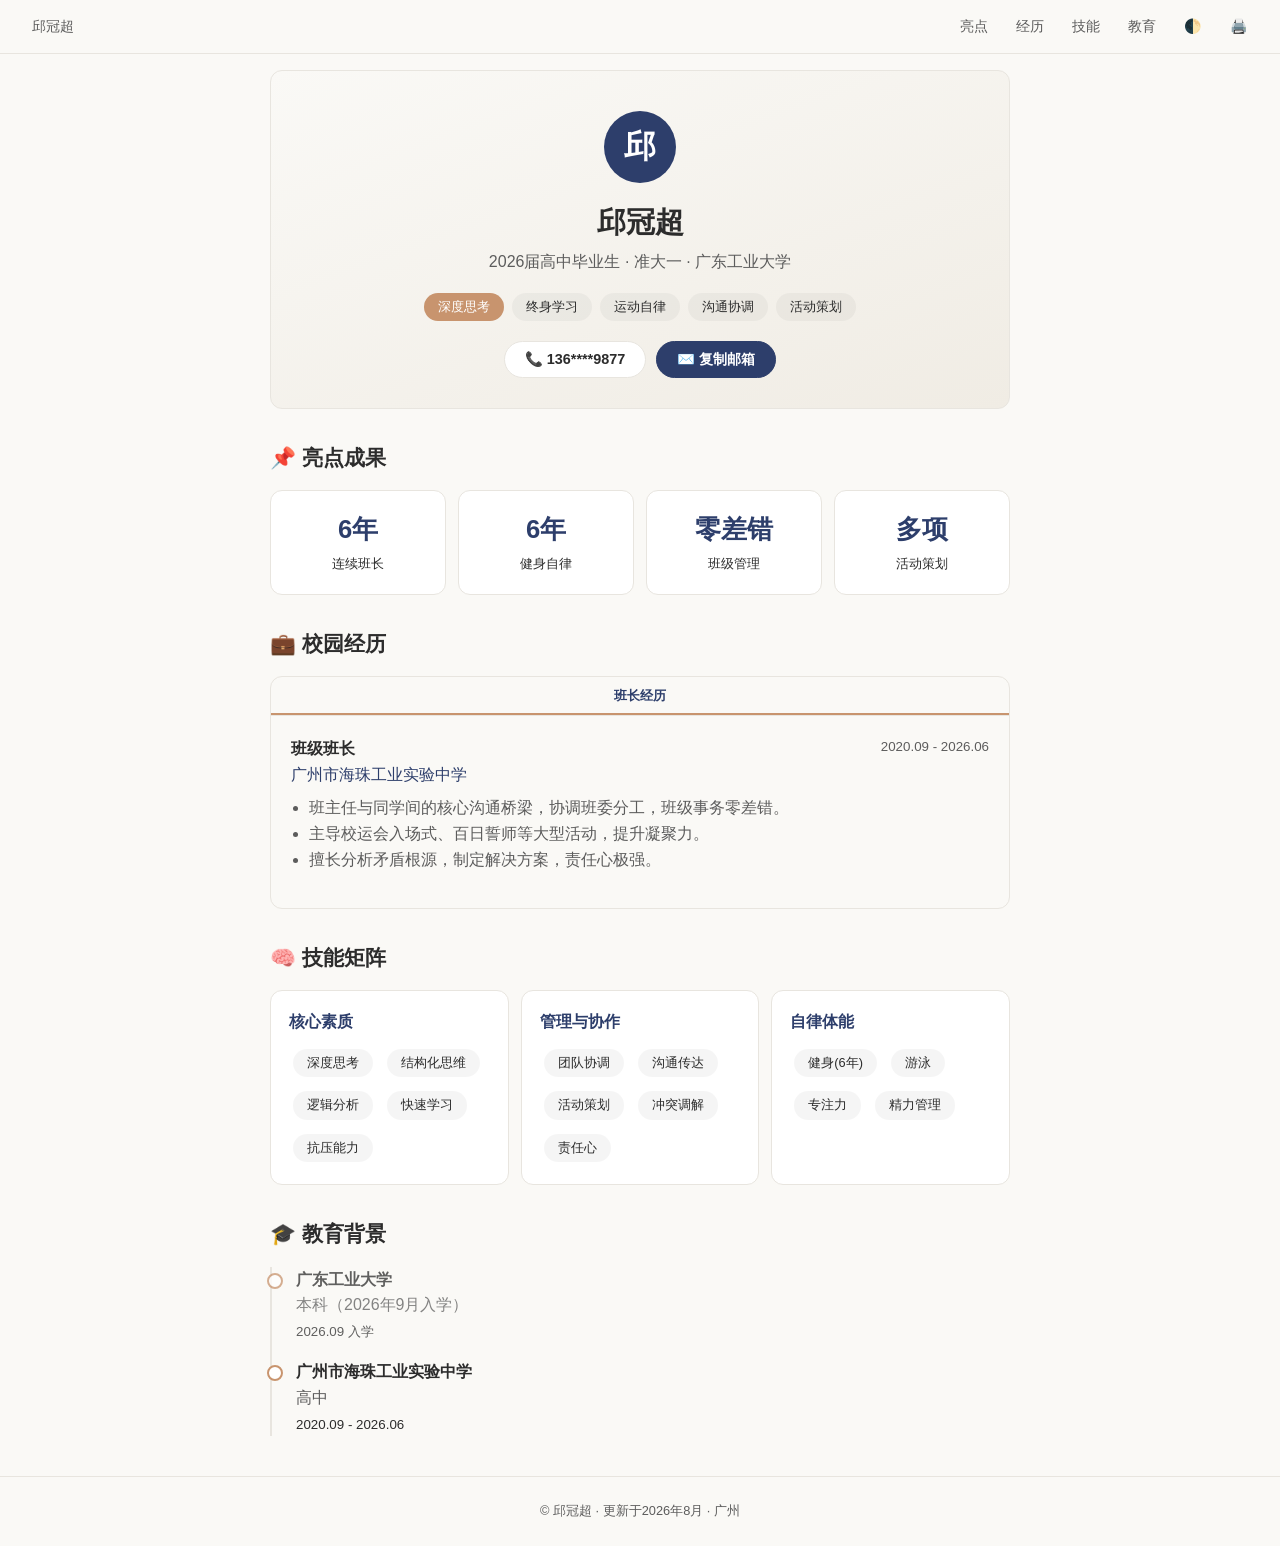
==== index.html @ ecf3ef2b "Add files via upload" ====
<!DOCTYPE html>
<html lang="zh-CN">
<head>
  <meta charset="UTF-8">
  <meta name="viewport" content="width=device-width, initial-scale=1.0">
  <title>邱冠超 · 简历</title>
  <style>
    :root {
      --font: -apple-system, "PingFang SC", "Microsoft YaHei", sans-serif;
      --c-primary: #2d3e6b;
      --c-accent: #c8946e;
      --c-bg: #faf9f6;
      --c-surface: #fff;
      --c-text: #2c2c2c;
      --c-text2: #5c5c5c;
      --c-border: #e8e5df;
      --radius: 12px;
      --shadow: 0 4px 12px rgba(0,0,0,0.05);
    }
    [data-theme="dark"] {
      --c-primary: #9dc0e0;
      --c-accent: #d4a574;
      --c-bg: #1a1d24;
      --c-surface: #22252d;
      --c-text: #e2e2e2;
      --c-text2: #b8b8b8;
      --c-border: #33363e;
    }
    *{margin:0;padding:0;box-sizing:border-box}
    body{font-family:var(--font);background:var(--c-bg);color:var(--c-text);line-height:1.6;transition:background .2s,color .2s}
    .nav{position:fixed;top:0;left:0;right:0;z-index:100;display:flex;align-items:center;justify-content:space-between;padding:0 20px;height:54px;background:var(--c-bg);border-bottom:1px solid var(--c-border);backdrop-filter:blur(8px)}
    .nav a,.nav button{background:none;border:none;color:var(--c-text2);cursor:pointer;font-size:.88rem;padding:6px 12px;border-radius:18px;transition:.15s;text-decoration:none;font-family:var(--font)}
    .nav a:hover,.nav button:hover{color:var(--c-primary);background:rgba(0,0,0,0.04)}
    [data-theme="dark"] .nav a:hover{background:rgba(255,255,255,0.06)}
    .main{max-width:780px;margin:70px auto 40px;padding:0 20px}
    .hero{text-align:center;padding:40px 20px 30px;background:linear-gradient(160deg, var(--c-bg) 0%, #f0ece4 100%);border-radius:var(--radius);margin-bottom:32px;border:1px solid var(--c-border)}
    [data-theme="dark"] .hero{background:linear-gradient(160deg, #1a1d24 0%, #252830 100%)}
    .avatar{width:72px;height:72px;border-radius:50%;background:var(--c-primary);color:#fff;display:flex;align-items:center;justify-content:center;margin:0 auto 16px;font-size:2rem;font-weight:700}
    .badge{display:inline-block;padding:4px 14px;border-radius:14px;font-size:.8rem;background:rgba(0,0,0,0.04);margin:4px}
    [data-theme="dark"] .badge{background:rgba(255,255,255,0.08)}
    .badge.accent{background:var(--c-accent);color:#fff}
    .btn{padding:8px 20px;border-radius:20px;font-weight:600;font-size:.9rem;border:1.5px solid var(--c-border);cursor:pointer;transition:.15s;background:var(--c-surface);color:var(--c-text)}
    .btn.primary{background:var(--c-primary);color:#fff;border-color:var(--c-primary)}
    .btn:hover{transform:translateY(-1px);box-shadow:var(--shadow)}
    .grid{display:grid;grid-template-columns:repeat(auto-fit,minmax(140px,1fr));gap:12px}
    .card{background:var(--c-surface);border:1px solid var(--c-border);border-radius:var(--radius);padding:18px;transition:.15s}
    .card:hover{transform:translateY(-2px);box-shadow:var(--shadow)}
    .tabs{border:1px solid var(--c-border);border-radius:var(--radius);overflow:hidden}
    .tab-btns{display:flex;border-bottom:1px solid var(--c-border);overflow-x:auto}
    .tab-btn{flex:1 0 auto;padding:10px 16px;border:none;background:transparent;font-family:var(--font);font-weight:500;color:var(--c-text2);cursor:pointer;transition:.15s}
    .tab-btn[aria-selected="true"]{color:var(--c-primary);font-weight:700;box-shadow:inset 0 -2px 0 var(--c-accent)}
    .tab-panel{padding:20px;display:none}
    .tab-panel[aria-hidden="false"]{display:block}
    .timeline{padding-left:24px;border-left:2px solid var(--c-border)}
    .timeline-item{margin-bottom:16px;position:relative}
    .timeline-item::before{content:'';position:absolute;left:-29px;top:6px;width:12px;height:12px;border-radius:50%;background:var(--c-surface);border:2px solid var(--c-accent)}
    .footer{text-align:center;color:var(--c-text2);font-size:.8rem;padding:24px 0;border-top:1px solid var(--c-border);margin-top:32px}
    @media print{nav,.back-top{display:none}.main{margin:0;padding:0}.card,.tabs{box-shadow:none;border:1px solid #ddd}}
    @media(max-width:600px){.grid{grid-template-columns:1fr 1fr}}
  </style>
</head>
<body>
  <nav class="nav">
    <a href="#hero">邱冠超</a>
    <div style="display:flex;gap:4px;align-items:center">
      <a href="#highlights">亮点</a>
      <a href="#experience">经历</a>
      <a href="#skills">技能</a>
      <a href="#education">教育</a>
      <button id="themeToggle" aria-label="切换深色模式">🌓</button>
      <button id="printBtn" aria-label="打印">🖨️</button>
    </div>
  </nav>

  <main class="main" id="content"></main>
  <footer class="footer" id="footer"></footer>

  <script>
    const resume = {
      name: '邱冠超',
      phone: '136****9877',
      emailUser: 'qiuguancao',
      emailDomain: 'gmail.com',
      headline: '2026届高中毕业生 · 准大一 · 广东工业大学',
      badges: ['深度思考','终身学习','运动自律','沟通协调','活动策划'],
      highlights: [
        { num: '6年', label: '连续班长' },
        { num: '6年', label: '健身自律' },
        { num: '零差错', label: '班级管理' },
        { num: '多项', label: '活动策划' }
      ],
      experience: [
        { role: '班级班长', org: '广州市海珠工业实验中学', date: '2020.09 - 2026.06',
          details: ['班主任与同学间的核心沟通桥梁，协调班委分工，班级事务零差错。','主导校运会入场式、百日誓师等大型活动，提升凝聚力。','擅长分析矛盾根源，制定解决方案，责任心极强。'] }
      ],
      skills: [
        { cat: '核心素质', tags: ['深度思考','结构化思维','逻辑分析','快速学习','抗压能力'] },
        { cat: '管理与协作', tags: ['团队协调','沟通传达','活动策划','冲突调解','责任心'] },
        { cat: '自律体能', tags: ['健身(6年)','游泳','专注力','精力管理'] }
      ],
      education: [
        { title: '广东工业大学', sub: '本科（2026年9月入学）', date: '2026.09 入学', future: true },
        { title: '广州市海珠工业实验中学', sub: '高中', date: '2020.09 - 2026.06' }
      ]
    };

    // 渲染页面
    const main = document.getElementById('content');
    main.innerHTML = `
      <section id="hero" class="hero">
        <div class="avatar">邱</div>
        <h2 style="font-size:1.8rem;margin-bottom:4px">${resume.name}</h2>
        <p style="color:var(--c-text2);margin-bottom:14px">${resume.headline}</p>
        <div>${resume.badges.map((b,i) => `<span class="badge${i===0?' accent':''}">${b}</span>`).join('')}</div>
        <div style="margin-top:16px;display:flex;gap:10px;justify-content:center;flex-wrap:wrap">
          <button class="btn" onclick="navigator.clipboard?.writeText('${resume.phone}')">📞 ${resume.phone}</button>
          <button class="btn primary" id="copyEmail">✉️ 复制邮箱</button>
        </div>
      </section>

      <section id="highlights" style="margin-bottom:32px">
        <h3 style="margin-bottom:16px;font-size:1.3rem">📌 亮点成果</h3>
        <div class="grid">
          ${resume.highlights.map(h => `<div class="card" style="text-align:center"><strong style="font-size:1.6rem;color:var(--c-primary)">${h.num}</strong><br><small>${h.label}</small></div>`).join('')}
        </div>
      </section>

      <section id="experience" style="margin-bottom:32px">
        <h3 style="margin-bottom:16px;font-size:1.3rem">💼 校园经历</h3>
        <div class="tabs">
          <div class="tab-btns">
            <button class="tab-btn" aria-selected="true" data-tab="0">班长经历</button>
          </div>
          <div class="tab-panel" aria-hidden="false">
            ${resume.experience.map(exp => `
              <div style="margin-bottom:16px">
                <div style="display:flex;justify-content:space-between;flex-wrap:wrap">
                  <strong>${exp.role}</strong>
                  <small style="color:var(--c-text2)">${exp.date}</small>
                </div>
                <div style="color:var(--c-primary);font-weight:500">${exp.org}</div>
                <ul style="margin-top:8px;padding-left:18px;color:var(--c-text2)">
                  ${exp.details.map(d => `<li>${d}</li>`).join('')}
                </ul>
              </div>
            `).join('')}
          </div>
        </div>
      </section>

      <section id="skills" style="margin-bottom:32px">
        <h3 style="margin-bottom:16px;font-size:1.3rem">🧠 技能矩阵</h3>
        <div class="grid">
          ${resume.skills.map(s => `
            <div class="card">
              <h4 style="margin-bottom:10px;color:var(--c-primary)">${s.cat}</h4>
              <div style="display:flex;flex-wrap:wrap;gap:6px">
                ${s.tags.map(t => `<span class="badge">${t}</span>`).join('')}
              </div>
            </div>
          `).join('')}
        </div>
      </section>

      <section id="education" style="margin-bottom:32px">
        <h3 style="margin-bottom:16px;font-size:1.3rem">🎓 教育背景</h3>
        <div class="timeline">
          ${resume.education.map(e => `
            <div class="timeline-item" style="${e.future ? 'opacity:0.75' : ''}">
              <strong>${e.title}</strong>
              <div style="color:var(--c-text2)">${e.sub}</div>
              <small>${e.date}</small>
            </div>
          `).join('')}
        </div>
      </section>
    `;

    document.getElementById('footer').innerHTML = `© ${resume.name} · 更新于2026年8月 · 广州`;

    // 邮箱复制
    document.getElementById('copyEmail').addEventListener('click', () => {
      const email = resume.emailUser + '@' + resume.emailDomain;
      navigator.clipboard?.writeText(email).then(() => alert('邮箱已复制：' + email));
    });

    // 主题切换
    const toggle = document.getElementById('themeToggle');
    toggle.addEventListener('click', () => {
      const isDark = document.documentElement.getAttribute('data-theme') === 'dark';
      document.documentElement.setAttribute('data-theme', isDark ? '' : 'dark');
      localStorage.setItem('theme', isDark ? 'light' : 'dark');
    });
    if (localStorage.getItem('theme') === 'dark') document.documentElement.setAttribute('data-theme', 'dark');

    // 打印
    document.getElementById('printBtn').addEventListener('click', () => window.print());

    // 标签页切换 (支持键盘左右)
    document.querySelectorAll('.tab-btn').forEach(btn => {
      btn.addEventListener('click', function() {
        const panel = this.closest('.tabs').querySelector('.tab-panel');
        document.querySelectorAll('.tab-btn').forEach(b => b.setAttribute('aria-selected', 'false'));
        this.setAttribute('aria-selected', 'true');
        panel.setAttribute('aria-hidden', 'false');
      });
    });

    // 平滑滚动
    document.querySelectorAll('.nav a[href^="#"]').forEach(a => {
      a.addEventListener('click', e => {
        e.preventDefault();
        document.querySelector(a.getAttribute('href'))?.scrollIntoView({behavior:'smooth'});
      });
    });
  </script>
</body>
</html>
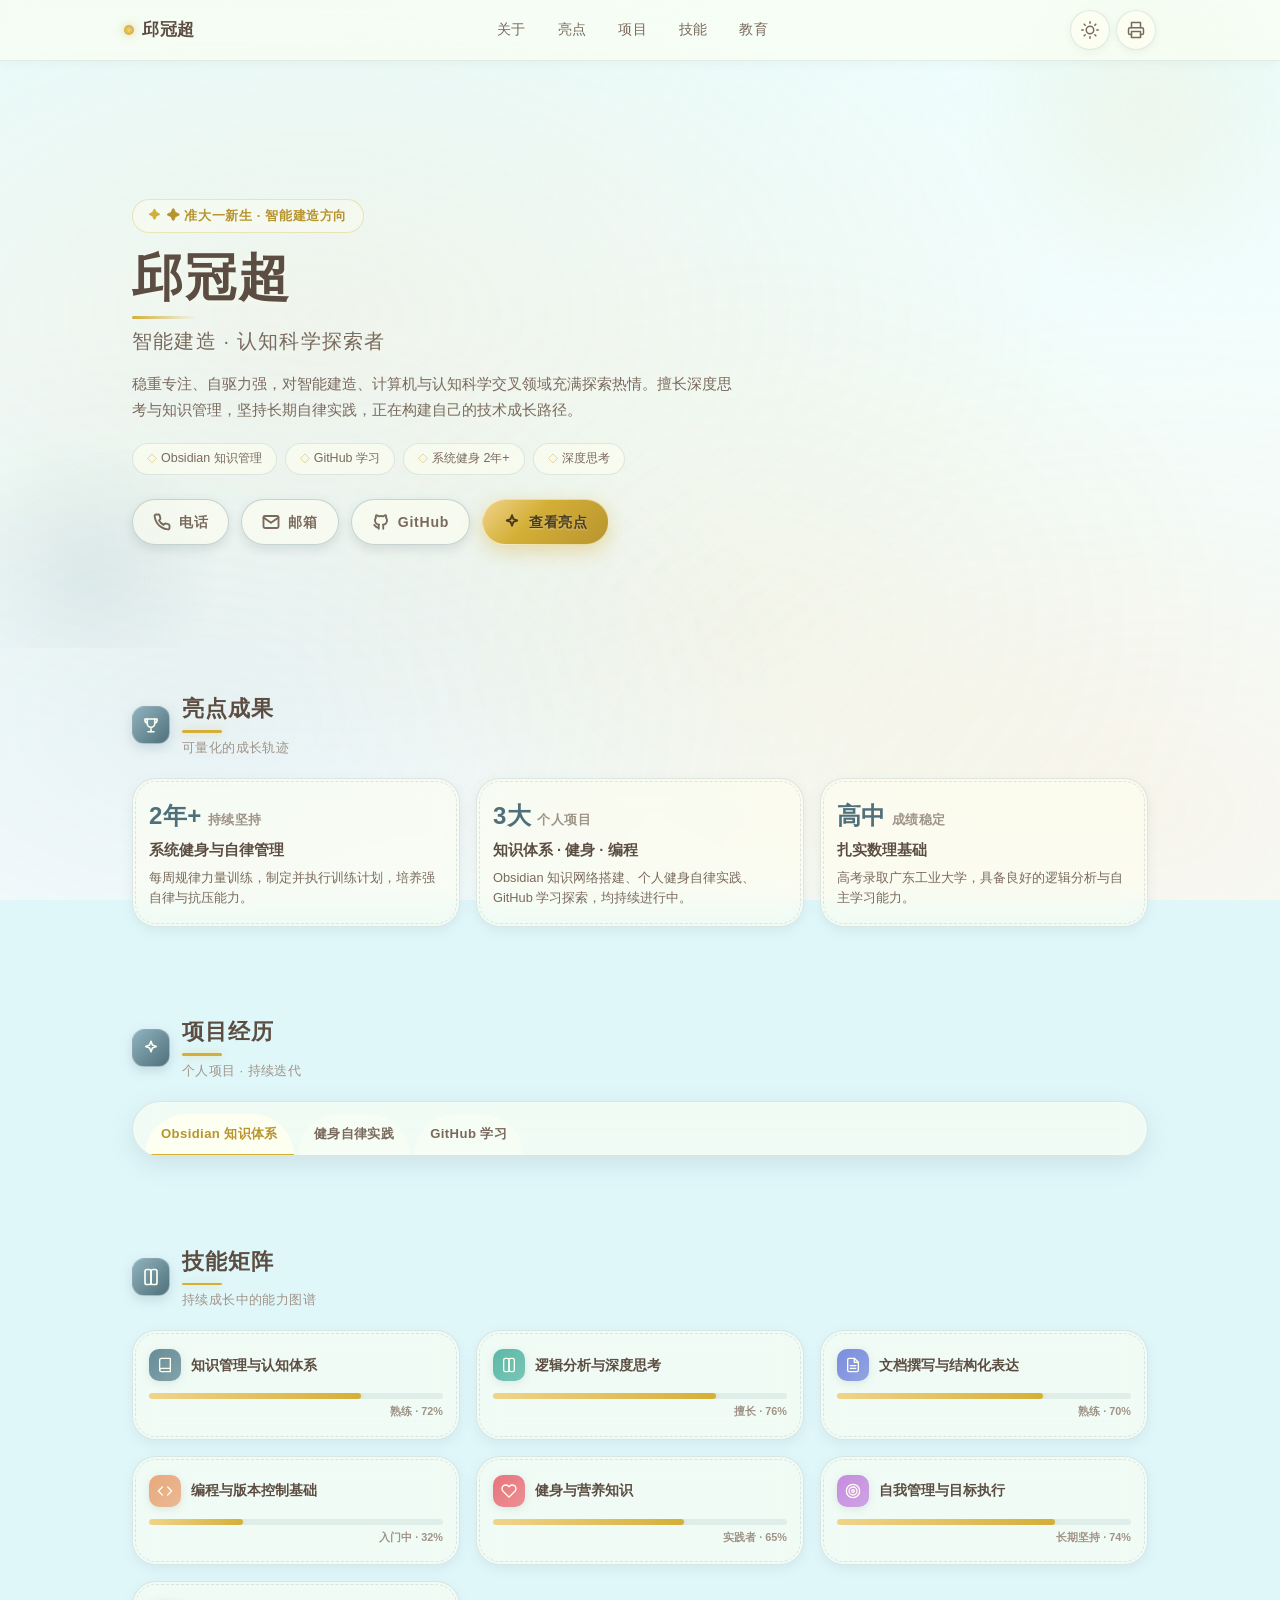
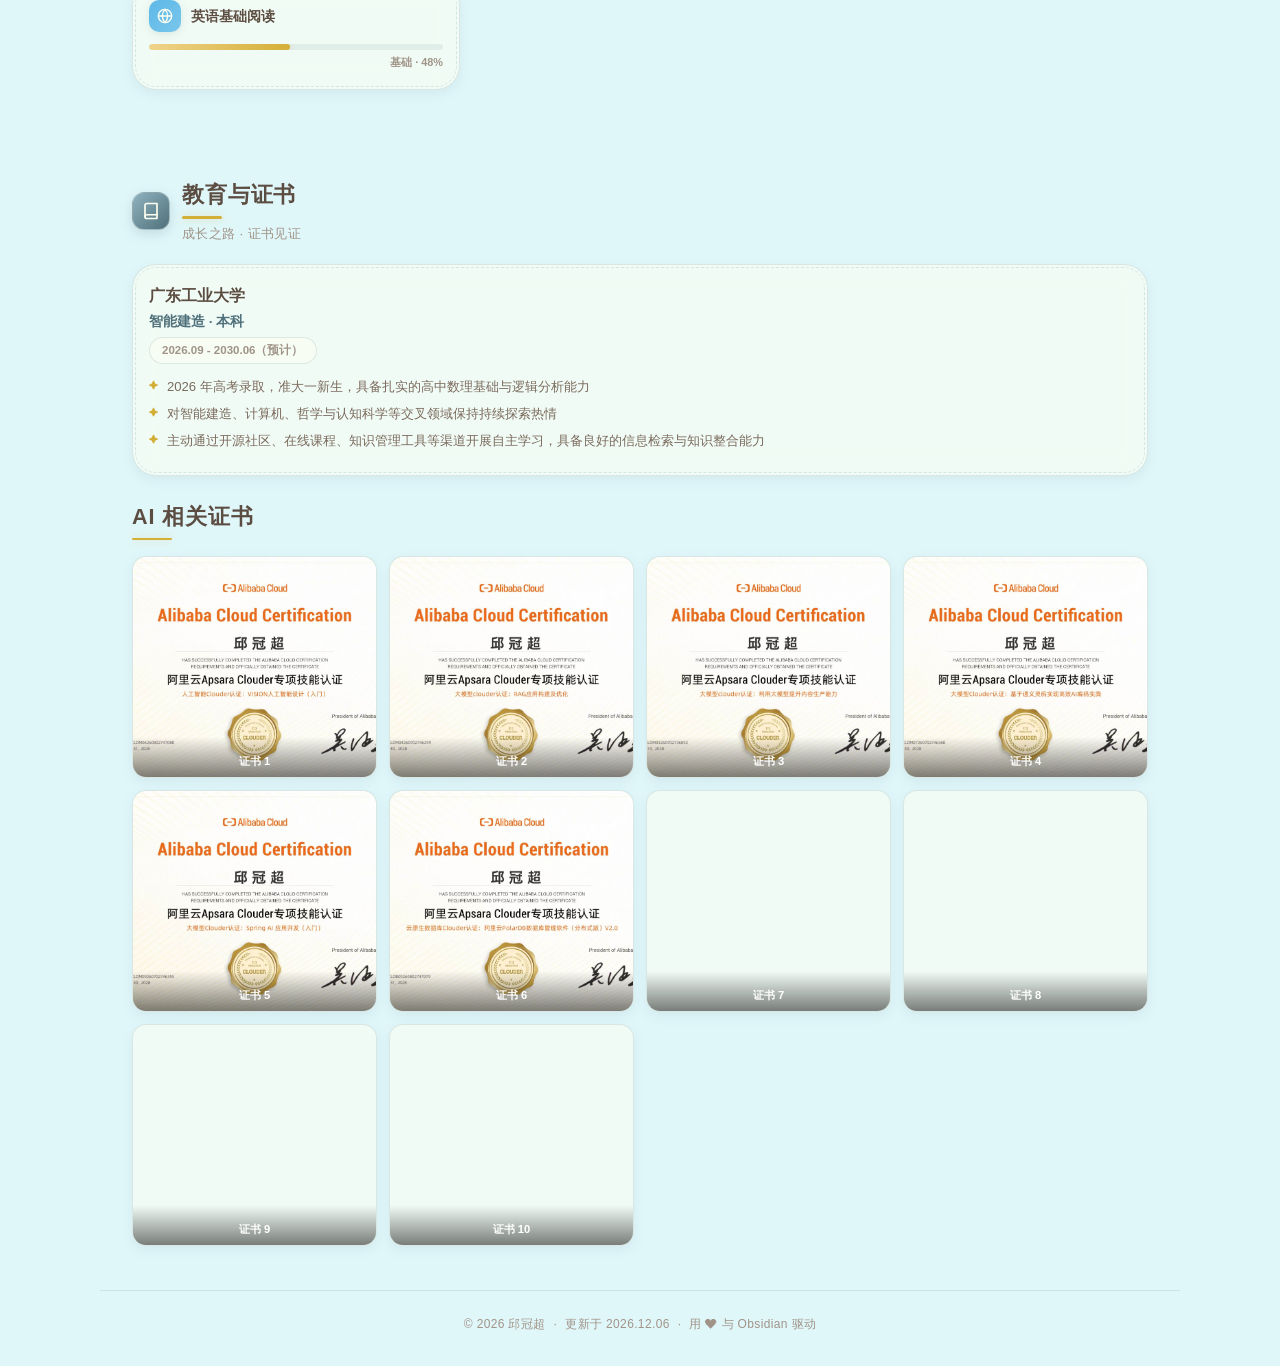
==== commit c67a70be: "Add files via upload" ====
--- a/index.html
+++ b/index.html
@@ -1,218 +1,1123 @@
 <!DOCTYPE html>
 <html lang="zh-CN">
 <head>
-  <meta charset="UTF-8">
-  <meta name="viewport" content="width=device-width, initial-scale=1.0">
-  <title>邱冠超 · 简历</title>
-  <style>
-    :root {
-      --font: -apple-system, "PingFang SC", "Microsoft YaHei", sans-serif;
-      --c-primary: #2d3e6b;
-      --c-accent: #c8946e;
-      --c-bg: #faf9f6;
-      --c-surface: #fff;
-      --c-text: #2c2c2c;
-      --c-text2: #5c5c5c;
-      --c-border: #e8e5df;
-      --radius: 12px;
-      --shadow: 0 4px 12px rgba(0,0,0,0.05);
-    }
-    [data-theme="dark"] {
-      --c-primary: #9dc0e0;
-      --c-accent: #d4a574;
-      --c-bg: #1a1d24;
-      --c-surface: #22252d;
-      --c-text: #e2e2e2;
-      --c-text2: #b8b8b8;
-      --c-border: #33363e;
-    }
-    *{margin:0;padding:0;box-sizing:border-box}
-    body{font-family:var(--font);background:var(--c-bg);color:var(--c-text);line-height:1.6;transition:background .2s,color .2s}
-    .nav{position:fixed;top:0;left:0;right:0;z-index:100;display:flex;align-items:center;justify-content:space-between;padding:0 20px;height:54px;background:var(--c-bg);border-bottom:1px solid var(--c-border);backdrop-filter:blur(8px)}
-    .nav a,.nav button{background:none;border:none;color:var(--c-text2);cursor:pointer;font-size:.88rem;padding:6px 12px;border-radius:18px;transition:.15s;text-decoration:none;font-family:var(--font)}
-    .nav a:hover,.nav button:hover{color:var(--c-primary);background:rgba(0,0,0,0.04)}
-    [data-theme="dark"] .nav a:hover{background:rgba(255,255,255,0.06)}
-    .main{max-width:780px;margin:70px auto 40px;padding:0 20px}
-    .hero{text-align:center;padding:40px 20px 30px;background:linear-gradient(160deg, var(--c-bg) 0%, #f0ece4 100%);border-radius:var(--radius);margin-bottom:32px;border:1px solid var(--c-border)}
-    [data-theme="dark"] .hero{background:linear-gradient(160deg, #1a1d24 0%, #252830 100%)}
-    .avatar{width:72px;height:72px;border-radius:50%;background:var(--c-primary);color:#fff;display:flex;align-items:center;justify-content:center;margin:0 auto 16px;font-size:2rem;font-weight:700}
-    .badge{display:inline-block;padding:4px 14px;border-radius:14px;font-size:.8rem;background:rgba(0,0,0,0.04);margin:4px}
-    [data-theme="dark"] .badge{background:rgba(255,255,255,0.08)}
-    .badge.accent{background:var(--c-accent);color:#fff}
-    .btn{padding:8px 20px;border-radius:20px;font-weight:600;font-size:.9rem;border:1.5px solid var(--c-border);cursor:pointer;transition:.15s;background:var(--c-surface);color:var(--c-text)}
-    .btn.primary{background:var(--c-primary);color:#fff;border-color:var(--c-primary)}
-    .btn:hover{transform:translateY(-1px);box-shadow:var(--shadow)}
-    .grid{display:grid;grid-template-columns:repeat(auto-fit,minmax(140px,1fr));gap:12px}
-    .card{background:var(--c-surface);border:1px solid var(--c-border);border-radius:var(--radius);padding:18px;transition:.15s}
-    .card:hover{transform:translateY(-2px);box-shadow:var(--shadow)}
-    .tabs{border:1px solid var(--c-border);border-radius:var(--radius);overflow:hidden}
-    .tab-btns{display:flex;border-bottom:1px solid var(--c-border);overflow-x:auto}
-    .tab-btn{flex:1 0 auto;padding:10px 16px;border:none;background:transparent;font-family:var(--font);font-weight:500;color:var(--c-text2);cursor:pointer;transition:.15s}
-    .tab-btn[aria-selected="true"]{color:var(--c-primary);font-weight:700;box-shadow:inset 0 -2px 0 var(--c-accent)}
-    .tab-panel{padding:20px;display:none}
-    .tab-panel[aria-hidden="false"]{display:block}
-    .timeline{padding-left:24px;border-left:2px solid var(--c-border)}
-    .timeline-item{margin-bottom:16px;position:relative}
-    .timeline-item::before{content:'';position:absolute;left:-29px;top:6px;width:12px;height:12px;border-radius:50%;background:var(--c-surface);border:2px solid var(--c-accent)}
-    .footer{text-align:center;color:var(--c-text2);font-size:.8rem;padding:24px 0;border-top:1px solid var(--c-border);margin-top:32px}
-    @media print{nav,.back-top{display:none}.main{margin:0;padding:0}.card,.tabs{box-shadow:none;border:1px solid #ddd}}
-    @media(max-width:600px){.grid{grid-template-columns:1fr 1fr}}
-  </style>
+    <meta charset="UTF-8">
+    <meta name="viewport" content="width=device-width, initial-scale=1.0">
+    <title>邱冠超 · 原神风格简历</title>
+    <style>
+        :root {
+            --primary: #678c98;
+            --primary-light: #8fb3bf;
+            --primary-dark: #4f707b;
+            --accent-gold: #d4af37;
+            --accent-gold-light: #f0d48a;
+            --accent-gold-dark: #b8942f;
+            --text: #5c4d42;
+            --text-secondary: #7a6a5d;
+            --text-muted: #a09488;
+            --bg-top: #a4d5e5;
+            --bg-bottom: #e0f7fa;
+            --bg-glow: rgba(247, 183, 105, 0.12);
+            --surface: rgba(255, 255, 240, 0.55);
+            --surface-solid: #fffff0;
+            --surface-hover: rgba(255, 255, 245, 0.75);
+            --border: rgba(103, 140, 152, 0.18);
+            --border-strong: rgba(103, 140, 152, 0.35);
+            --shadow-sm: 0 4px 12px rgba(90, 120, 130, 0.10);
+            --shadow-md: 0 8px 24px rgba(90, 120, 130, 0.15);
+            --shadow-lg: 0 14px 40px rgba(90, 120, 130, 0.18);
+            --radius-sm: 14px;
+            --radius-md: 24px;
+            --radius-lg: 28px;
+            --radius-xl: 32px;
+            --radius-pill: 9999px;
+            --transition: 200ms cubic-bezier(0.4, 0, 0.2, 1);
+            --nav-bg: rgba(255, 255, 240, 0.5);
+            --nav-border: rgba(103, 140, 152, 0.15);
+            --scrollbar-thumb: #b5cdd6;
+            --tab-inactive-bg: rgba(255, 255, 240, 0.35);
+            --tab-active-bg: rgba(255, 255, 240, 0.85);
+            --progress-track: rgba(103, 140, 152, 0.12);
+            --badge-bg: rgba(255, 255, 240, 0.4);
+            --badge-text: #5c4d42;
+            --font-family: "PingFang SC", "Hiragino Sans GB", "Microsoft YaHei", "YouYuan", "幼圆", "Noto Sans SC", -apple-system, BlinkMacSystemFont, "Segoe UI", Roboto, "Helvetica Neue", sans-serif;
+        }
+        [data-theme="dark"] {
+            --primary: #8fb3bf;
+            --primary-light: #aac7d2;
+            --primary-dark: #678c98;
+            --accent-gold: #d4af37;
+            --accent-gold-light: #e8c968;
+            --accent-gold-dark: #b8942f;
+            --text: #f0e8e0;
+            --text-secondary: #c8bcb0;
+            --text-muted: #9a8f84;
+            --bg-top: #1a2a30;
+            --bg-bottom: #1f3535;
+            --bg-glow: rgba(247, 183, 105, 0.05);
+            --surface: rgba(40, 55, 60, 0.5);
+            --surface-solid: #2a383c;
+            --surface-hover: rgba(50, 65, 70, 0.7);
+            --border: rgba(143, 179, 191, 0.15);
+            --border-strong: rgba(143, 179, 191, 0.3);
+            --shadow-sm: 0 4px 12px rgba(0, 0, 0, 0.2);
+            --shadow-md: 0 8px 24px rgba(0, 0, 0, 0.3);
+            --shadow-lg: 0 14px 40px rgba(0, 0, 0, 0.35);
+            --nav-bg: rgba(30, 42, 45, 0.5);
+            --nav-border: rgba(143, 179, 191, 0.15);
+            --scrollbar-thumb: #3a4f55;
+            --tab-inactive-bg: rgba(40, 55, 60, 0.35);
+            --tab-active-bg: rgba(40, 55, 60, 0.85);
+            --progress-track: rgba(143, 179, 191, 0.1);
+            --badge-bg: rgba(40, 55, 60, 0.4);
+            --badge-text: #f0e8e0;
+        }
+        * {
+            box-sizing: border-box;
+            margin: 0;
+            padding: 0;
+        }
+        html {
+            scroll-behavior: smooth;
+            -webkit-tap-highlight-color: transparent;
+            font-size: 16px;
+        }
+        body {
+            font-family: var(--font-family);
+            background-color: var(--bg-bottom);
+            background-image: linear-gradient(175deg, var(--bg-top) 0%, var(--bg-bottom) 80%),
+                url("data:image/svg+xml,%3Csvg xmlns='http://www.w3.org/2000/svg' width='100' height='100' viewBox='0 0 100 100'%3E%3Cfilter id='n'%3E%3CfeTurbulence type='fractalNoise' baseFrequency='0.65' numOctaves='3' stitchTiles='stitch'/%3E%3C/filter%3E%3Crect width='100' height='100' filter='url(%23n)' opacity='0.06'/%3E%3C/svg%3E");
+            background-blend-mode: overlay;
+            background-attachment: fixed;
+            color: var(--text);
+            line-height: 1.6;
+            min-height: 100vh;
+            transition: background-color 0.4s ease, color 0.3s ease;
+            -webkit-font-smoothing: antialiased;
+            -moz-osx-font-smoothing: grayscale;
+            overflow-x: hidden;
+            position: relative;
+        }
+        body::before {
+            content: "";
+            position: fixed;
+            top: 0;
+            left: 0;
+            width: 100%;
+            height: 100%;
+            background: radial-gradient(ellipse at 25% 35%, var(--bg-glow) 0%, transparent 55%);
+            pointer-events: none;
+            z-index: 0;
+        }
+        body::after {
+            content: "";
+            position: fixed;
+            top: 0;
+            left: 0;
+            width: 100%;
+            height: 100%;
+            background:
+                radial-gradient(ellipse at 80% 20%, rgba(255,255,240,0.15) 0%, transparent 50%),
+                radial-gradient(ellipse at 60% 70%, rgba(212,175,55,0.07) 0%, transparent 45%),
+                radial-gradient(ellipse at 15% 80%, rgba(103,140,152,0.1) 0%, transparent 40%),
+                radial-gradient(ellipse at 90% 90%, rgba(247,183,105,0.12) 0%, transparent 45%);
+            pointer-events: none;
+            z-index: 0;
+        }
+        ::-webkit-scrollbar {
+            width: 6px;
+            height: 6px;
+        }
+        ::-webkit-scrollbar-track {
+            background: transparent;
+        }
+        ::-webkit-scrollbar-thumb {
+            background: var(--scrollbar-thumb);
+            border-radius: 3px;
+        }
+        a {
+            color: var(--primary);
+            text-decoration: none;
+            transition: color var(--transition);
+        }
+        a:hover {
+            color: var(--primary-dark);
+        }
+        img {
+            display: block;
+            max-width: 100%;
+        }
+        .navbar {
+            position: fixed;
+            top: 0;
+            left: 0;
+            right: 0;
+            z-index: 1000;
+            background: var(--nav-bg);
+            backdrop-filter: blur(16px);
+            -webkit-backdrop-filter: blur(16px);
+            border-bottom: 1px solid var(--nav-border);
+            transition: background-color var(--transition), border-color var(--transition);
+            box-shadow: 0 2px 12px rgba(0, 0, 0, 0.04);
+        }
+        .navbar-inner {
+            max-width: 1080px;
+            margin: 0 auto;
+            padding: 10px 16px;
+            display: flex;
+            align-items: center;
+            justify-content: space-between;
+            gap: 8px;
+            min-height: 56px;
+        }
+        .navbar-brand {
+            font-weight: 700;
+            font-size: 1.05rem;
+            letter-spacing: 0.04em;
+            color: var(--text);
+            white-space: nowrap;
+            display: flex;
+            align-items: center;
+            gap: 8px;
+            user-select: none;
+        }
+        .navbar-brand::before {
+            content: "";
+            display: inline-block;
+            width: 10px;
+            height: 10px;
+            border-radius: 50%;
+            background: radial-gradient(circle, var(--accent-gold-light) 0%, var(--accent-gold) 70%);
+            flex-shrink: 0;
+            box-shadow: 0 0 8px rgba(212, 175, 55, 0.5);
+        }
+        .navbar-links {
+            display: none;
+            align-items: center;
+            gap: 4px;
+            flex-wrap: wrap;
+            justify-content: center;
+        }
+        .navbar-links a {
+            font-size: 0.85rem;
+            padding: 6px 14px;
+            border-radius: var(--radius-pill);
+            color: var(--text-secondary);
+            transition: all var(--transition);
+            white-space: nowrap;
+            font-weight: 500;
+            letter-spacing: 0.02em;
+            position: relative;
+        }
+        .navbar-links a:hover {
+            color: var(--accent-gold-dark);
+            background: var(--badge-bg);
+        }
+        .navbar-links a::after {
+            content: "";
+            position: absolute;
+            left: 20%;
+            right: 20%;
+            bottom: 2px;
+            height: 1.5px;
+            background: var(--accent-gold);
+            border-radius: 1px;
+            opacity: 0;
+            transition: all var(--transition);
+        }
+        .navbar-links a:hover::after {
+            opacity: 1;
+            left: 14%;
+            right: 14%;
+        }
+        .navbar-actions {
+            display: flex;
+            align-items: center;
+            gap: 6px;
+            flex-shrink: 0;
+        }
+        .icon-btn {
+            display: inline-flex;
+            align-items: center;
+            justify-content: center;
+            width: 40px;
+            height: 40px;
+            min-width: 40px;
+            min-height: 40px;
+            border-radius: var(--radius-pill);
+            border: 1px solid var(--border);
+            background: var(--surface);
+            color: var(--text-secondary);
+            cursor: pointer;
+            transition: all var(--transition);
+            padding: 0;
+            touch-action: manipulation;
+            box-shadow: 0 2px 8px rgba(0,0,0,0.05);
+        }
+        .icon-btn:hover {
+            border-color: var(--accent-gold);
+            color: var(--accent-gold-dark);
+            box-shadow: 0 4px 16px rgba(212, 175, 55, 0.2);
+            transform: translateY(-2px);
+        }
+        .icon-btn:active {
+            transform: scale(0.95);
+        }
+        .icon-btn svg {
+            width: 18px;
+            height: 18px;
+            fill: none;
+            stroke: currentColor;
+            stroke-width: 2;
+            stroke-linecap: round;
+            stroke-linejoin: round;
+        }
+        @media (min-width: 768px) {
+            .navbar-links {
+                display: flex;
+            }
+            .navbar-inner {
+                padding: 10px 24px;
+            }
+        }
+        .hero {
+            padding-top: 80px;
+            padding-bottom: 32px;
+            position: relative;
+            overflow: hidden;
+            min-height: 72vh;
+            display: flex;
+            align-items: center;
+            z-index: 1;
+        }
+        .hero::before {
+            content: "";
+            position: absolute;
+            top: -80px;
+            right: -60px;
+            width: 380px;
+            height: 380px;
+            border-radius: 50%;
+            background: radial-gradient(circle, rgba(212, 175, 55, 0.08) 0%, transparent 70%);
+            pointer-events: none;
+        }
+        .hero::after {
+            content: "";
+            position: absolute;
+            bottom: -50px;
+            left: -40px;
+            width: 260px;
+            height: 260px;
+            border-radius: 50%;
+            background: radial-gradient(circle, rgba(103, 140, 152, 0.1) 0%, transparent 70%);
+            pointer-events: none;
+        }
+        .hero-inner {
+            max-width: 1080px;
+            margin: 0 auto;
+            padding: 20px 16px 0;
+            position: relative;
+            z-index: 2;
+            width: 100%;
+        }
+        .hero-badge {
+            display: inline-flex;
+            align-items: center;
+            gap: 6px;
+            background: var(--badge-bg);
+            color: var(--accent-gold-dark);
+            font-size: 0.8rem;
+            padding: 6px 16px;
+            border-radius: var(--radius-pill);
+            font-weight: 600;
+            letter-spacing: 0.05em;
+            margin-bottom: 16px;
+            border: 1px solid rgba(212, 175, 55, 0.3);
+            animation: fadeInUp 0.5s ease-out both;
+            animation-delay: 0.05s;
+            backdrop-filter: blur(8px);
+        }
+        .hero-badge::before {
+            content: "✦";
+            font-size: 0.7rem;
+            color: var(--accent-gold);
+        }
+        .hero-name {
+            font-size: clamp(2rem, 6vw, 3.2rem);
+            font-weight: 800;
+            letter-spacing: 0.04em;
+            line-height: 1.15;
+            margin-bottom: 6px;
+            color: var(--text);
+            text-shadow: 0 2px 8px rgba(255,255,240,0.5);
+            animation: fadeInUp 0.5s ease-out both;
+            animation-delay: 0.1s;
+        }
+        .hero-name::after {
+            content: "";
+            display: block;
+            width: 64px;
+            height: 3px;
+            background: linear-gradient(90deg, var(--accent-gold), transparent);
+            border-radius: 2px;
+            margin-top: 8px;
+        }
+        .hero-title {
+            font-size: clamp(1rem, 2.5vw, 1.25rem);
+            font-weight: 500;
+            color: var(--text-secondary);
+            margin-bottom: 14px;
+            letter-spacing: 0.06em;
+            animation: fadeInUp 0.5s ease-out both;
+            animation-delay: 0.15s;
+        }
+        .hero-desc {
+            font-size: 0.95rem;
+            color: var(--text-secondary);
+            max-width: 600px;
+            line-height: 1.7;
+            margin-bottom: 20px;
+            animation: fadeInUp 0.5s ease-out both;
+            animation-delay: 0.2s;
+        }
+        .hero-tags {
+            display: flex;
+            flex-wrap: wrap;
+            gap: 8px;
+            margin-bottom: 24px;
+            animation: fadeInUp 0.5s ease-out both;
+            animation-delay: 0.25s;
+        }
+        .hero-tag {
+            display: inline-flex;
+            align-items: center;
+            gap: 4px;
+            font-size: 0.78rem;
+            padding: 5px 14px;
+            border-radius: var(--radius-pill);
+            background: var(--surface);
+            border: 1px solid var(--border);
+            color: var(--text-secondary);
+            font-weight: 500;
+            transition: all var(--transition);
+            backdrop-filter: blur(8px);
+        }
+        .hero-tag:hover {
+            border-color: var(--accent-gold);
+            color: var(--accent-gold-dark);
+            box-shadow: 0 2px 12px rgba(212, 175, 55, 0.2);
+        }
+        .hero-tag::before {
+            content: "◇";
+            font-size: 0.6rem;
+            color: var(--accent-gold);
+        }
+        .hero-contact {
+            display: flex;
+            flex-wrap: wrap;
+            gap: 12px;
+            animation: fadeInUp 0.5s ease-out both;
+            animation-delay: 0.3s;
+        }
+        .btn {
+            display: inline-flex;
+            align-items: center;
+            gap: 8px;
+            padding: 10px 20px;
+            border-radius: var(--radius-pill);
+            font-size: 0.88rem;
+            font-weight: 700;
+            letter-spacing: 0.05em;
+            cursor: pointer;
+            border: none;
+            transition: all 0.25s ease;
+            touch-action: manipulation;
+            min-height: 46px;
+            justify-content: center;
+            text-shadow: 0 1px 2px rgba(255,255,240,0.4);
+            box-shadow: 0 4px 12px rgba(0,0,0,0.1);
+            position: relative;
+            overflow: hidden;
+        }
+        .btn svg {
+            width: 18px;
+            height: 18px;
+            fill: none;
+            stroke: currentColor;
+            stroke-width: 2.5;
+            stroke-linecap: round;
+            stroke-linejoin: round;
+            flex-shrink: 0;
+        }
+        .btn-primary {
+            background: linear-gradient(135deg, var(--accent-gold-light) 0%, var(--accent-gold) 40%, var(--accent-gold-dark) 100%);
+            color: #4a3c1f;
+            border: 1px solid rgba(255,255,240,0.6);
+            box-shadow: 0 6px 20px rgba(212, 175, 55, 0.4);
+        }
+        .btn-primary:hover {
+            transform: translateY(-3px);
+            box-shadow: 0 10px 28px rgba(212, 175, 55, 0.5);
+        }
+        .btn-primary:active {
+            transform: scale(0.98);
+        }
+        .btn-outline {
+            background: var(--surface);
+            color: var(--text-secondary);
+            border: 1.5px solid var(--border-strong);
+            backdrop-filter: blur(8px);
+        }
+        .btn-outline:hover {
+            border-color: var(--accent-gold);
+            color: var(--accent-gold-dark);
+            box-shadow: 0 6px 16px rgba(212, 175, 55, 0.2);
+            transform: translateY(-3px);
+        }
+        .btn-copy {
+            background: var(--surface);
+            color: var(--text-secondary);
+            border: 1.5px solid var(--border-strong);
+            position: relative;
+            backdrop-filter: blur(8px);
+        }
+        .btn-copy:hover {
+            border-color: var(--accent-gold);
+            color: var(--accent-gold-dark);
+        }
+        .btn-copy .copy-feedback {
+            position: absolute;
+            top: -36px;
+            left: 50%;
+            transform: translateX(-50%);
+            background: #5c4d42;
+            color: #fffff0;
+            font-size: 0.72rem;
+            padding: 4px 12px;
+            border-radius: 10px;
+            white-space: nowrap;
+            opacity: 0;
+            pointer-events: none;
+            transition: opacity 0.25s;
+        }
+        .btn-copy .copy-feedback.show {
+            opacity: 1;
+        }
+        @keyframes fadeInUp {
+            from { opacity: 0; transform: translateY(16px); }
+            to { opacity: 1; transform: translateY(0); }
+        }
+        .section {
+            padding: 28px 16px;
+            max-width: 1080px;
+            margin: 0 auto;
+            width: 100%;
+            position: relative;
+            z-index: 1;
+        }
+        .section-header {
+            margin-bottom: 20px;
+            display: flex;
+            align-items: center;
+            gap: 12px;
+            opacity: 0;
+            transform: translateY(12px);
+            transition: opacity 0.5s ease, transform 0.5s ease;
+        }
+        .section-header.visible {
+            opacity: 1;
+            transform: translateY(0);
+        }
+        .section-header-icon {
+            width: 38px;
+            height: 38px;
+            border-radius: 12px;
+            background: linear-gradient(135deg, var(--primary-light), var(--primary-dark));
+            display: flex;
+            align-items: center;
+            justify-content: center;
+            flex-shrink: 0;
+            box-shadow: 0 4px 12px rgba(103, 140, 152, 0.25);
+            border: 1px solid rgba(255,255,240,0.3);
+        }
+        .section-header-icon svg {
+            width: 18px;
+            height: 18px;
+            fill: none;
+            stroke: #fffff0;
+            stroke-width: 2.2;
+            stroke-linecap: round;
+            stroke-linejoin: round;
+        }
+        .section-title {
+            font-size: 1.25rem;
+            font-weight: 800;
+            letter-spacing: 0.04em;
+            color: var(--text);
+            position: relative;
+            padding-bottom: 6px;
+        }
+        .section-title::after {
+            content: "";
+            position: absolute;
+            left: 0;
+            bottom: 0;
+            width: 40px;
+            height: 2.5px;
+            background: var(--accent-gold);
+            border-radius: 2px;
+            box-shadow: 0 0 8px rgba(212, 175, 55, 0.4);
+            animation: gentleGlow 3s ease-in-out infinite;
+        }
+        .section-subtitle {
+            font-size: 0.82rem;
+            color: var(--text-muted);
+            margin-top: 4px;
+            letter-spacing: 0.03em;
+        }
+        .card,
+        .highlight-card,
+        .skill-card,
+        .edu-card,
+        .project-card,
+        .cert-card {
+            background: var(--surface);
+            border-radius: var(--radius-md);
+            padding: 18px 16px;
+            box-shadow: var(--shadow-sm);
+            border: 1px solid var(--border);
+            outline: 1px dashed rgba(103, 140, 152, 0.2);
+            outline-offset: -4px;
+            transition: all var(--transition);
+            backdrop-filter: blur(12px);
+            -webkit-backdrop-filter: blur(12px);
+            background-color: var(--surface);
+        }
+        .card:hover,
+        .highlight-card:hover,
+        .skill-card:hover,
+        .edu-card:hover,
+        .project-card:hover,
+        .cert-card:hover {
+            box-shadow: var(--shadow-md);
+            border-color: rgba(212, 175, 55, 0.35);
+            transform: translateY(-3px);
+            background-color: var(--surface-hover);
+        }
+        .highlights-grid {
+            display: grid;
+            grid-template-columns: 1fr;
+            gap: 16px;
+        }
+        @media (min-width: 560px) { .highlights-grid { grid-template-columns: repeat(2, 1fr); } }
+        @media (min-width: 900px) { .highlights-grid { grid-template-columns: repeat(3, 1fr); } }
+        .highlight-card { opacity: 0; transform: translateY(16px); transition: opacity 0.5s ease, transform 0.5s ease, box-shadow var(--transition), border-color var(--transition); }
+        .highlight-card.visible { opacity: 1; transform: translateY(0); }
+        .highlight-number {
+            font-size: 1.5rem;
+            font-weight: 800;
+            color: var(--primary-dark);
+            letter-spacing: 0.02em;
+            margin-bottom: 4px;
+            display: flex;
+            align-items: baseline;
+            gap: 6px;
+            animation: gentleGlow 3s ease-in-out infinite;
+        }
+        .highlight-number span { font-size: 0.82rem; font-weight: 600; color: var(--text-muted); }
+        .highlight-title { font-size: 0.92rem; font-weight: 700; color: var(--text); margin-bottom: 6px; }
+        .highlight-desc { font-size: 0.8rem; color: var(--text-secondary); line-height: 1.55; }
+        .tabs-container {
+            background: var(--surface);
+            border-radius: var(--radius-lg);
+            box-shadow: var(--shadow-md);
+            border: 1px solid var(--border);
+            overflow: hidden;
+            opacity: 0;
+            transform: translateY(16px);
+            transition: opacity 0.5s ease, transform 0.5s ease;
+            backdrop-filter: blur(12px);
+            -webkit-backdrop-filter: blur(12px);
+        }
+        .tabs-container.visible { opacity: 1; transform: translateY(0); }
+        .tab-list {
+            display: flex;
+            gap: 4px;
+            padding: 12px 12px 0;
+            background: transparent;
+            border-bottom: 1px solid var(--border);
+            overflow-x: auto;
+            -webkit-overflow-scrolling: touch;
+            scrollbar-width: none;
+        }
+        .tab-btn {
+            padding: 10px 16px;
+            font-size: 0.82rem;
+            font-weight: 600;
+            border: none;
+            background: var(--tab-inactive-bg);
+            color: var(--text-secondary);
+            border-radius: var(--radius-pill) var(--radius-pill) 0 0;
+            cursor: pointer;
+            transition: all var(--transition);
+            white-space: nowrap;
+            min-height: 42px;
+            touch-action: manipulation;
+            letter-spacing: 0.03em;
+            border-bottom: 2.5px solid transparent;
+            margin-bottom: -1px;
+            position: relative;
+        }
+        .tab-btn:hover { color: var(--accent-gold-dark); background: var(--surface-hover); }
+        .tab-btn[aria-selected="true"] { background: var(--tab-active-bg); color: var(--accent-gold-dark); border-bottom-color: var(--accent-gold); font-weight: 700; }
+        .tab-panel { padding: 20px 16px; animation: tabFadeIn 0.25s ease-out; }
+        .tab-panel[hidden] { display: none; }
+        @keyframes tabFadeIn { from { opacity: 0; transform: translateY(6px); } to { opacity: 1; transform: translateY(0); } }
+        .project-card {
+            background: var(--surface-hover);
+            border-radius: var(--radius-md);
+            padding: 18px 16px;
+            border: 1px solid var(--border);
+            outline: 1px dashed rgba(103, 140, 152, 0.2);
+            outline-offset: -4px;
+            transition: all var(--transition);
+            backdrop-filter: blur(12px);
+            -webkit-backdrop-filter: blur(12px);
+        }
+        .project-card:hover { box-shadow: var(--shadow-sm); border-color: rgba(212, 175, 55, 0.3); }
+        .project-card-header { display: flex; align-items: flex-start; justify-content: space-between; gap: 8px; margin-bottom: 10px; flex-wrap: wrap; }
+        .project-name { font-size: 0.95rem; font-weight: 800; color: var(--text); }
+        .project-time { font-size: 0.72rem; color: var(--text-muted); background: var(--badge-bg); padding: 3px 12px; border-radius: var(--radius-pill); white-space: nowrap; font-weight: 600; border: 1px solid var(--border); }
+        .project-desc { font-size: 0.82rem; color: var(--text-secondary); line-height: 1.65; margin-bottom: 10px; }
+        .project-points { list-style: none; padding: 0; margin: 0 0 12px; }
+        .project-points li { font-size: 0.8rem; color: var(--text-secondary); padding-left: 18px; position: relative; margin-bottom: 5px; }
+        .project-points li::before { content: "✦"; position: absolute; left: 0; top: 2px; font-size: 0.55rem; color: var(--accent-gold); }
+        .project-tags { display: flex; flex-wrap: wrap; gap: 6px; }
+        .project-tag { font-size: 0.7rem; padding: 3px 12px; border-radius: var(--radius-pill); background: var(--badge-bg); color: var(--badge-text); font-weight: 600; border: 1px solid var(--border); }
+        .skills-grid { display: grid; grid-template-columns: 1fr; gap: 16px; }
+        @media (min-width: 560px) { .skills-grid { grid-template-columns: repeat(2, 1fr); } }
+        @media (min-width: 900px) { .skills-grid { grid-template-columns: repeat(3, 1fr); } }
+        .skill-card { opacity: 0; transform: translateY(12px); transition: opacity 0.5s ease, transform 0.5s ease, box-shadow var(--transition), border-color var(--transition); }
+        .skill-card.visible { opacity: 1; transform: translateY(0); }
+        .skill-card-header { display: flex; align-items: center; gap: 10px; margin-bottom: 12px; }
+        .skill-icon { width: 32px; height: 32px; border-radius: 10px; display: flex; align-items: center; justify-content: center; flex-shrink: 0; background: linear-gradient(135deg, var(--primary-light), var(--primary-dark)); box-shadow: 0 2px 8px rgba(103, 140, 152, 0.2); }
+        .skill-icon svg { width: 16px; height: 16px; fill: none; stroke: #fffff0; stroke-width: 2; }
+        .skill-name { font-size: 0.88rem; font-weight: 700; color: var(--text); }
+        .skill-bar { height: 6px; background: var(--progress-track); border-radius: 3px; overflow: hidden; margin-top: 4px; }
+        .skill-bar-fill { height: 100%; border-radius: 3px; background: linear-gradient(90deg, var(--accent-gold-light), var(--accent-gold)); transition: width 0.8s cubic-bezier(0.4, 0, 0.2, 1); width: 0; box-shadow: 0 0 6px rgba(212, 175, 55, 0.4); }
+        .skill-bar-fill.animated { width: var(--skill-width); }
+        .skill-level { font-size: 0.68rem; color: var(--text-muted); text-align: right; margin-top: 4px; font-weight: 600; }
+        .edu-card { opacity: 0; transform: translateY(12px); transition: opacity 0.5s ease, transform 0.5s ease, box-shadow var(--transition); }
+        .edu-card.visible { opacity: 1; transform: translateY(0); }
+        .edu-school { font-size: 1rem; font-weight: 800; color: var(--text); }
+        .edu-major { font-size: 0.85rem; color: var(--primary-dark); font-weight: 700; margin: 2px 0 4px; }
+        .edu-time { font-size: 0.72rem; color: var(--text-muted); background: var(--badge-bg); padding: 3px 12px; border-radius: var(--radius-pill); display: inline-block; margin-bottom: 12px; font-weight: 600; border: 1px solid var(--border); }
+        .edu-detail { font-size: 0.82rem; color: var(--text-secondary); line-height: 1.6; }
+        .edu-detail li { list-style: none; padding-left: 18px; position: relative; margin-bottom: 6px; }
+        .edu-detail li::before { content: "✦"; position: absolute; left: 0; top: 2px; font-size: 0.6rem; color: var(--accent-gold); }
+        /* 证书图片网格 */
+        .certs-grid {
+            display: grid;
+            grid-template-columns: repeat(2, 1fr);
+            gap: 12px;
+            margin-top: 16px;
+        }
+        @media (min-width: 560px) { .certs-grid { grid-template-columns: repeat(3, 1fr); } }
+        @media (min-width: 900px) { .certs-grid { grid-template-columns: repeat(4, 1fr); } }
+        .cert-item {
+            position: relative;
+            display: block;
+            border-radius: var(--radius-sm);
+            overflow: hidden;
+            background: var(--surface);
+            border: 1px solid var(--border);
+            box-shadow: var(--shadow-sm);
+            transition: all var(--transition);
+            text-decoration: none;
+        }
+        .cert-item img {
+            width: 100%;
+            height: 180px;
+            object-fit: cover;
+            display: block;
+            transition: transform var(--transition);
+            border-radius: var(--radius-sm);
+        }
+        .cert-item:hover { transform: translateY(-4px); box-shadow: var(--shadow-md); border-color: var(--accent-gold); }
+        .cert-item:hover img { transform: scale(1.03); }
+        .cert-caption {
+            position: absolute;
+            bottom: 0;
+            left: 0;
+            right: 0;
+            background: linear-gradient(transparent, rgba(0,0,0,0.5));
+            color: #fff;
+            font-size: 0.7rem;
+            padding: 16px 8px 6px;
+            text-align: center;
+            font-weight: 600;
+            pointer-events: none;
+        }
+        .footer {
+            text-align: center;
+            padding: 24px 16px 32px;
+            max-width: 1080px;
+            margin: 0 auto;
+            width: 100%;
+            font-size: 0.75rem;
+            color: var(--text-muted);
+            border-top: 1px solid var(--border);
+            letter-spacing: 0.03em;
+            position: relative;
+            z-index: 1;
+        }
+        .footer span { display: inline-block; margin: 0 4px; }
+        .back-to-top {
+            position: fixed;
+            bottom: 24px;
+            right: 18px;
+            z-index: 900;
+            width: 48px;
+            height: 48px;
+            border-radius: var(--radius-pill);
+            background: linear-gradient(135deg, var(--accent-gold-light), var(--accent-gold-dark));
+            color: #4a3c1f;
+            border: none;
+            cursor: pointer;
+            display: flex;
+            align-items: center;
+            justify-content: center;
+            box-shadow: 0 6px 20px rgba(212, 175, 55, 0.4);
+            opacity: 0;
+            pointer-events: none;
+            transform: translateY(16px);
+            transition: all 0.3s ease;
+            touch-action: manipulation;
+        }
+        .back-to-top.show { opacity: 1; pointer-events: auto; transform: translateY(0); }
+        .back-to-top:hover { transform: translateY(-4px); box-shadow: 0 10px 28px rgba(212, 175, 55, 0.55); }
+        .back-to-top svg { width: 20px; height: 20px; fill: none; stroke: #4a3c1f; stroke-width: 2.5; }
+        @keyframes gentleGlow {
+            0%, 100% { filter: drop-shadow(0 0 2px rgba(212, 175, 55, 0.4)); }
+            50% { filter: drop-shadow(0 0 6px rgba(212, 175, 55, 0.7)); }
+        }
+        @media print {
+            body { background: #fffff0 !important; color: #5c4d42 !important; font-size: 11pt; }
+            body::before, body::after { display: none !important; }
+            .navbar, .back-to-top, .hero-contact .btn, .icon-btn { display: none !important; }
+            .hero { padding-top: 20px; min-height: auto; background: #fffff0 !important; }
+            .hero-name { color: #5c4d42 !important; text-shadow: none; }
+            .section { padding: 10px 0; }
+            .card, .highlight-card, .skill-card, .edu-card, .project-card, .tabs-container { box-shadow: none !important; border: 1px solid #ddd !important; background: #fffff0 !important; opacity: 1 !important; transform: none !important; backdrop-filter: none; outline: none !important; }
+            .tab-list { display: none !important; }
+            .tab-panel { display: block !important; padding: 8px 0 !important; animation: none !important; }
+            .certs-grid { grid-template-columns: repeat(3, 1fr) !important; gap: 6px !important; }
+            .cert-item img { height: 120px !important; }
+            .footer { color: #a09488 !important; font-size: 8pt; }
+            .highlights-grid, .skills-grid { grid-template-columns: 1fr 1fr !important; }
+            @page { margin: 1.5cm; }
+        }
+        @media (min-width: 768px) {
+            .section { padding: 36px 24px; }
+            .section-title { font-size: 1.35rem; }
+            .hero-inner { padding: 40px 24px 0; }
+            .tab-panel { padding: 24px 20px; }
+            .cert-item img { height: 200px; }
+        }
+        @media (min-width: 1024px) {
+            .section { padding: 44px 32px; }
+            .hero-inner { padding: 48px 32px 0; }
+            .cert-item img { height: 220px; }
+        }
+    </style>
 </head>
 <body>
-  <nav class="nav">
-    <a href="#hero">邱冠超</a>
-    <div style="display:flex;gap:4px;align-items:center">
-      <a href="#highlights">亮点</a>
-      <a href="#experience">经历</a>
-      <a href="#skills">技能</a>
-      <a href="#education">教育</a>
-      <button id="themeToggle" aria-label="切换深色模式">🌓</button>
-      <button id="printBtn" aria-label="打印">🖨️</button>
-    </div>
-  </nav>
-
-  <main class="main" id="content"></main>
-  <footer class="footer" id="footer"></footer>
-
-  <script>
-    const resume = {
-      name: '邱冠超',
-      phone: '136****9877',
-      emailUser: 'qiuguancao',
-      emailDomain: 'gmail.com',
-      headline: '2026届高中毕业生 · 准大一 · 广东工业大学',
-      badges: ['深度思考','终身学习','运动自律','沟通协调','活动策划'],
-      highlights: [
-        { num: '6年', label: '连续班长' },
-        { num: '6年', label: '健身自律' },
-        { num: '零差错', label: '班级管理' },
-        { num: '多项', label: '活动策划' }
-      ],
-      experience: [
-        { role: '班级班长', org: '广州市海珠工业实验中学', date: '2020.09 - 2026.06',
-          details: ['班主任与同学间的核心沟通桥梁，协调班委分工，班级事务零差错。','主导校运会入场式、百日誓师等大型活动，提升凝聚力。','擅长分析矛盾根源，制定解决方案，责任心极强。'] }
-      ],
-      skills: [
-        { cat: '核心素质', tags: ['深度思考','结构化思维','逻辑分析','快速学习','抗压能力'] },
-        { cat: '管理与协作', tags: ['团队协调','沟通传达','活动策划','冲突调解','责任心'] },
-        { cat: '自律体能', tags: ['健身(6年)','游泳','专注力','精力管理'] }
-      ],
-      education: [
-        { title: '广东工业大学', sub: '本科（2026年9月入学）', date: '2026.09 入学', future: true },
-        { title: '广州市海珠工业实验中学', sub: '高中', date: '2020.09 - 2026.06' }
-      ]
-    };
-
-    // 渲染页面
-    const main = document.getElementById('content');
-    main.innerHTML = `
-      <section id="hero" class="hero">
-        <div class="avatar">邱</div>
-        <h2 style="font-size:1.8rem;margin-bottom:4px">${resume.name}</h2>
-        <p style="color:var(--c-text2);margin-bottom:14px">${resume.headline}</p>
-        <div>${resume.badges.map((b,i) => `<span class="badge${i===0?' accent':''}">${b}</span>`).join('')}</div>
-        <div style="margin-top:16px;display:flex;gap:10px;justify-content:center;flex-wrap:wrap">
-          <button class="btn" onclick="navigator.clipboard?.writeText('${resume.phone}')">📞 ${resume.phone}</button>
-          <button class="btn primary" id="copyEmail">✉️ 复制邮箱</button>
+    <nav class="navbar" role="navigation" aria-label="页面导航">
+        <div class="navbar-inner">
+            <div class="navbar-brand" id="navBrand">邱冠超</div>
+            <div class="navbar-links" id="navLinks" role="tablist">
+                <a href="#hero" role="tab">关于</a>
+                <a href="#highlights" role="tab">亮点</a>
+                <a href="#projects" role="tab">项目</a>
+                <a href="#skills" role="tab">技能</a>
+                <a href="#education" role="tab">教育</a>
+            </div>
+            <div class="navbar-actions">
+                <button class="icon-btn" id="themeToggle" aria-label="切换深浅色模式" title="切换深浅色模式">
+                    <svg id="themeIconSun" viewBox="0 0 24 24"><circle cx="12" cy="12" r="5"/><line x1="12" y1="1" x2="12" y2="3"/><line x1="12" y1="21" x2="12" y2="23"/><line x1="4.22" y1="4.22" x2="5.64" y2="5.64"/><line x1="18.36" y1="18.36" x2="19.78" y2="19.78"/><line x1="1" y1="12" x2="3" y2="12"/><line x1="21" y1="12" x2="23" y2="12"/><line x1="4.22" y1="19.78" x2="5.64" y2="18.36"/><line x1="18.36" y1="5.64" x2="19.78" y2="4.22"/></svg>
+                    <svg id="themeIconMoon" viewBox="0 0 24 24" style="display:none;"><path d="M21 12.79A9 9 0 1 1 11.21 3 7 7 0 0 0 21 12.79z"/></svg>
+                </button>
+                <button class="icon-btn" id="printBtn" aria-label="打印或保存为PDF" title="打印 / 保存PDF">
+                    <svg viewBox="0 0 24 24"><polyline points="6 9 6 2 18 2 18 9"/><path d="M6 18H4a2 2 0 0 1-2-2v-5a2 2 0 0 1 2-2h16a2 2 0 0 1 2 2v5a2 2 0 0 1-2 2h-2"/><rect x="6" y="14" width="12" height="8"/></svg>
+                </button>
+            </div>
         </div>
-      </section>
-
-      <section id="highlights" style="margin-bottom:32px">
-        <h3 style="margin-bottom:16px;font-size:1.3rem">📌 亮点成果</h3>
-        <div class="grid">
-          ${resume.highlights.map(h => `<div class="card" style="text-align:center"><strong style="font-size:1.6rem;color:var(--c-primary)">${h.num}</strong><br><small>${h.label}</small></div>`).join('')}
+    </nav>
+
+    <header class="hero" id="hero">
+        <div class="hero-inner">
+            <div class="hero-badge">✦ 准大一新生 · 智能建造方向</div>
+            <h1 class="hero-name">邱冠超</h1>
+            <p class="hero-title">智能建造 · 认知科学探索者</p>
+            <p class="hero-desc">稳重专注、自驱力强，对智能建造、计算机与认知科学交叉领域充满探索热情。擅长深度思考与知识管理，坚持长期自律实践，正在构建自己的技术成长路径。</p>
+            <div class="hero-tags" id="heroTags"></div>
+            <div class="hero-contact" id="heroContact"></div>
         </div>
-      </section>
-
-      <section id="experience" style="margin-bottom:32px">
-        <h3 style="margin-bottom:16px;font-size:1.3rem">💼 校园经历</h3>
-        <div class="tabs">
-          <div class="tab-btns">
-            <button class="tab-btn" aria-selected="true" data-tab="0">班长经历</button>
-          </div>
-          <div class="tab-panel" aria-hidden="false">
-            ${resume.experience.map(exp => `
-              <div style="margin-bottom:16px">
-                <div style="display:flex;justify-content:space-between;flex-wrap:wrap">
-                  <strong>${exp.role}</strong>
-                  <small style="color:var(--c-text2)">${exp.date}</small>
-                </div>
-                <div style="color:var(--c-primary);font-weight:500">${exp.org}</div>
-                <ul style="margin-top:8px;padding-left:18px;color:var(--c-text2)">
-                  ${exp.details.map(d => `<li>${d}</li>`).join('')}
-                </ul>
-              </div>
-            `).join('')}
-          </div>
-        </div>
-      </section>
-
-      <section id="skills" style="margin-bottom:32px">
-        <h3 style="margin-bottom:16px;font-size:1.3rem">🧠 技能矩阵</h3>
-        <div class="grid">
-          ${resume.skills.map(s => `
-            <div class="card">
-              <h4 style="margin-bottom:10px;color:var(--c-primary)">${s.cat}</h4>
-              <div style="display:flex;flex-wrap:wrap;gap:6px">
-                ${s.tags.map(t => `<span class="badge">${t}</span>`).join('')}
-              </div>
-            </div>
-          `).join('')}
-        </div>
-      </section>
-
-      <section id="education" style="margin-bottom:32px">
-        <h3 style="margin-bottom:16px;font-size:1.3rem">🎓 教育背景</h3>
-        <div class="timeline">
-          ${resume.education.map(e => `
-            <div class="timeline-item" style="${e.future ? 'opacity:0.75' : ''}">
-              <strong>${e.title}</strong>
-              <div style="color:var(--c-text2)">${e.sub}</div>
-              <small>${e.date}</small>
-            </div>
-          `).join('')}
-        </div>
-      </section>
-    `;
-
-    document.getElementById('footer').innerHTML = `© ${resume.name} · 更新于2026年8月 · 广州`;
-
-    // 邮箱复制
-    document.getElementById('copyEmail').addEventListener('click', () => {
-      const email = resume.emailUser + '@' + resume.emailDomain;
-      navigator.clipboard?.writeText(email).then(() => alert('邮箱已复制：' + email));
-    });
-
-    // 主题切换
-    const toggle = document.getElementById('themeToggle');
-    toggle.addEventListener('click', () => {
-      const isDark = document.documentElement.getAttribute('data-theme') === 'dark';
-      document.documentElement.setAttribute('data-theme', isDark ? '' : 'dark');
-      localStorage.setItem('theme', isDark ? 'light' : 'dark');
-    });
-    if (localStorage.getItem('theme') === 'dark') document.documentElement.setAttribute('data-theme', 'dark');
-
-    // 打印
-    document.getElementById('printBtn').addEventListener('click', () => window.print());
-
-    // 标签页切换 (支持键盘左右)
-    document.querySelectorAll('.tab-btn').forEach(btn => {
-      btn.addEventListener('click', function() {
-        const panel = this.closest('.tabs').querySelector('.tab-panel');
-        document.querySelectorAll('.tab-btn').forEach(b => b.setAttribute('aria-selected', 'false'));
-        this.setAttribute('aria-selected', 'true');
-        panel.setAttribute('aria-hidden', 'false');
-      });
-    });
-
-    // 平滑滚动
-    document.querySelectorAll('.nav a[href^="#"]').forEach(a => {
-      a.addEventListener('click', e => {
-        e.preventDefault();
-        document.querySelector(a.getAttribute('href'))?.scrollIntoView({behavior:'smooth'});
-      });
-    });
-  </script>
+    </header>
+
+    <main>
+        <section id="highlights" class="section" aria-label="亮点成果"></section>
+        <section id="projects" class="section" aria-label="项目经历"></section>
+        <section id="skills" class="section" aria-label="技能矩阵"></section>
+        <section id="education" class="section" aria-label="教育与证书"></section>
+    </main>
+
+    <footer class="footer" id="footer"></footer>
+
+    <button class="back-to-top" id="backToTop" aria-label="返回顶部" title="返回顶部">
+        <svg viewBox="0 0 24 24"><line x1="12" y1="19" x2="12" y2="5"/><polyline points="5 12 12 5 19 12"/></svg>
+    </button>
+
+    <script>
+        const resume = {
+            name: "邱冠超",
+            contact: { phone: "136-1004-9877", emailLocal: "2671727956", emailDomain: "qq.com", githubUrl: "https://github.com/super11double" },
+            hero: { badges: ["Obsidian 知识管理", "GitHub 学习", "系统健身 2年+", "深度思考"] },
+            highlights: [
+                { number: "2年+", suffix: "持续坚持", title: "系统健身与自律管理", desc: "每周规律力量训练，制定并执行训练计划，培养强自律与抗压能力。" },
+                { number: "3大", suffix: "个人项目", title: "知识体系 · 健身 · 编程", desc: "Obsidian 知识网络搭建、个人健身自律实践、GitHub 学习探索，均持续进行中。" },
+                { number: "高中", suffix: "成绩稳定", title: "扎实数理基础", desc: "高考录取广东工业大学，具备良好的逻辑分析与自主学习能力。" }
+            ],
+            projects: [
+                { id: "proj1", name: "基于 Obsidian 的个人认知与知识体系构建", time: "持续进行中", desc: "利用 Obsidian 双链、标签、图谱等功能，搭建跨领域知识管理网络，提升知识调用与联想效率。", points: ["围绕智能建造、哲学、逻辑学等主题开展自主阅读与笔记整理，通过双向链接构建认知网络", "运用\"刨根问底\"式追问方法，对日常现象进行多层级归因分析，输出结构化思考笔记", "定期复盘笔记分类与标签体系，优化检索路径与知识复用流程", "在安静环境中进行深度工作训练，逐步提升单次专注时长与任务完成质量"], tags: ["Obsidian", "知识管理", "双链笔记", "Markdown", "深度思考"] },
+                { id: "proj2", name: "个人健身与自律管理实践", time: "2024 - 至今", desc: "制定并执行系统力量训练计划，建立\"目标设定—计划拆解—执行复盘\"的自我管理流程。", points: ["保持每周规律训练，累计坚持健身两年以上，体能水平和体型得到明显改善", "记录训练日志与身体指标，持续优化训练动作、强度与恢复策略", "主动学习运动营养与恢复知识，结合自身情况调整饮食与作息", "为身边同学提供健身入门建议，帮助建立规律运动习惯"], tags: ["力量训练", "自律管理", "复盘优化", "运动营养"] },
+                { id: "proj3", name: "GitHub 账号建设与自主学习探索", time: "持续进行中", desc: "创建并维护 GitHub 账号（super11double），用于记录学习过程、管理练习代码与笔记文档。", points: ["利用开源平台了解版本控制、代码协作与开源社区基本流程", "使用 Markdown 编写结构化学习文档，为后续智能建造专业课程学习积累素材", "持续探索编程与智能建造相关工具链", "初步建立技术学习习惯与开源协作意识"], tags: ["GitHub", "版本控制", "Markdown", "开源学习"] }
+            ],
+            skills: [
+                { name: "知识管理与认知体系", level: 72, label: "熟练", icon: "book", color: "#678c98" },
+                { name: "逻辑分析与深度思考", level: 76, label: "擅长", icon: "brain", color: "#5bb8a7" },
+                { name: "文档撰写与结构化表达", level: 70, label: "熟练", icon: "doc", color: "#7b8cde" },
+                { name: "编程与版本控制基础", level: 32, label: "入门中", icon: "code", color: "#e8a87c" },
+                { name: "健身与营养知识", level: 65, label: "实践者", icon: "heart", color: "#e8747c" },
+                { name: "自我管理与目标执行", level: 74, label: "长期坚持", icon: "target", color: "#c58cde" },
+                { name: "英语基础阅读", level: 48, label: "基础", icon: "globe", color: "#5cb8e8" }
+            ],
+            education: {
+                school: "广东工业大学",
+                major: "智能建造",
+                degree: "本科",
+                time: "2026.09 - 2030.06（预计）",
+                details: ["2026 年高考录取，准大一新生，具备扎实的高中数理基础与逻辑分析能力", "对智能建造、计算机、哲学与认知科学等交叉领域保持持续探索热情", "主动通过开源社区、在线课程、知识管理工具等渠道开展自主学习，具备良好的信息检索与知识整合能力"]
+            },
+            certificates: ['第二.jpg','第三.jpg','第四.jpg','第五.jpg','第六.jpg','第一.jpg','第七.jpg','第八.jpg','第九.jpg','第十.jpg']
+        };
+
+        function getEmail() { return resume.contact.emailLocal + '@' + resume.contact.emailDomain; }
+        function el(tag, attrs, children) {
+            const node = document.createElement(tag);
+            if (attrs) {
+                Object.entries(attrs).forEach(([key, val]) => {
+                    if (key === 'class') node.className = val;
+                    else if (key === 'text') node.textContent = val;
+                    else if (key === 'html') node.innerHTML = val;
+                    else if (key.startsWith('data-')) node.setAttribute(key, val);
+                    else if (key === 'style') node.style.cssText = val;
+                    else if (key.startsWith('on')) node.addEventListener(key.slice(2), val);
+                    else node.setAttribute(key, val);
+                });
+            }
+            if (children !== undefined) {
+                if (Array.isArray(children)) children.forEach(c => { if (c) node.appendChild(c); });
+                else if (typeof children === 'string') node.textContent = children;
+                else if (children instanceof Node) node.appendChild(children);
+            }
+            return node;
+        }
+        function svgIcon(name, size = 16) {
+            const ns = 'http://www.w3.org/2000/svg';
+            const svg = document.createElementNS(ns, 'svg');
+            svg.setAttribute('width', size); svg.setAttribute('height', size); svg.setAttribute('viewBox', '0 0 24 24');
+            svg.setAttribute('fill', 'none'); svg.setAttribute('stroke', 'currentColor'); svg.setAttribute('stroke-width', '2');
+            svg.setAttribute('stroke-linecap', 'round'); svg.setAttribute('stroke-linejoin', 'round');
+            const paths = {
+                phone: '<path d="M22 16.92v3a2 2 0 0 1-2.18 2 19.79 19.79 0 0 1-8.63-3.07 19.5 19.5 0 0 1-6-6 19.79 19.79 0 0 1-3.07-8.67A2 2 0 0 1 4.11 2h3a2 2 0 0 1 2 1.72 12.84 12.84 0 0 0 .7 2.81 2 2 0 0 1-.45 2.11L8.09 9.91a16 16 0 0 0 6 6l1.27-1.27a2 2 0 0 1 2.11-.45 12.84 12.84 0 0 0 2.81.7A2 2 0 0 1 22 16.92z"/>',
+                mail: '<path d="M4 4h16c1.1 0 2 .9 2 2v12c0 1.1-.9 2-2 2H4c-1.1 0-2-.9-2-2V6c0-1.1.9-2 2-2z"/><polyline points="22,6 12,13 2,6"/>',
+                github: '<path d="M9 19c-4.3 1.4-4.3-2.5-6-3m12 5v-3.5c0-1 .1-1.4-.5-2 2.8-.3 5.5-1.4 5.5-6a4.6 4.6 0 0 0-1.3-3.2 4.2 4.2 0 0 0-.1-3.2s-1.1-.3-3.5 1.3a12.3 12.3 0 0 0-6.2 0C6.5 2.8 5.4 3.1 5.4 3.1a4.2 4.2 0 0 0-.1 3.2A4.6 4.6 0 0 0 4 9.5c0 4.6 2.7 5.7 5.5 6-.6.6-.6 1.2-.5 2V21"/>',
+                copy: '<rect x="9" y="9" width="13" height="13" rx="2" ry="2"/><path d="M5 15H4a2 2 0 0 1-2-2V4a2 2 0 0 1 2-2h9a2 2 0 0 1 2 2v1"/>',
+                book: '<path d="M4 19.5A2.5 2.5 0 0 1 6.5 17H20"/><path d="M6.5 2H20v20H6.5A2.5 2.5 0 0 1 4 19.5v-15A2.5 2.5 0 0 1 6.5 2z"/>',
+                brain: '<path d="M9.5 2A2.5 2.5 0 0 1 12 4.5v15a2.5 2.5 0 0 1-2.5 2.5H6.5A2.5 2.5 0 0 1 4 19.5v-15A2.5 2.5 0 0 1 6.5 2z"/><path d="M14.5 2A2.5 2.5 0 0 0 12 4.5v15a2.5 2.5 0 0 0 2.5 2.5h3a2.5 2.5 0 0 0 2.5-2.5v-15A2.5 2.5 0 0 0 17.5 2z"/>',
+                doc: '<path d="M14 2H6a2 2 0 0 0-2 2v16a2 2 0 0 0 2 2h12a2 2 0 0 0 2-2V8z"/><polyline points="14 2 14 8 20 8"/><line x1="8" y1="13" x2="16" y2="13"/><line x1="8" y1="17" x2="16" y2="17"/>',
+                code: '<polyline points="16 18 22 12 16 6"/><polyline points="8 6 2 12 8 18"/>',
+                heart: '<path d="M20.84 4.61a5.5 5.5 0 0 0-7.78 0L12 5.67l-1.06-1.06a5.5 5.5 0 0 0-7.78 7.78l1.06 1.06L12 21.23l7.78-7.78 1.06-1.06a5.5 5.5 0 0 0 0-7.78z"/>',
+                target: '<circle cx="12" cy="12" r="10"/><circle cx="12" cy="12" r="6"/><circle cx="12" cy="12" r="2"/>',
+                globe: '<circle cx="12" cy="12" r="10"/><line x1="2" y1="12" x2="22" y2="12"/><path d="M12 2a15.3 15.3 0 0 1 4 10 15.3 15.3 0 0 1-4 10 15.3 15.3 0 0 1-4-10 15.3 15.3 0 0 1 4-10z"/>',
+                star: '<polygon points="12 2 15.09 8.26 22 9.27 17 14.14 18.18 21.02 12 17.77 5.82 21.02 7 14.14 2 9.27 8.91 8.26 12 2"/>',
+                sparkle: '<path d="M12 3l1.88 5.12L19 10l-5.12 1.88L12 17l-1.88-5.12L5 10l5.12-1.88L12 3z"/>',
+                trophy: '<path d="M8 21h8"/><path d="M12 17v4"/><path d="M7 4h10v6a5 5 0 0 1-10 0V4z"/><path d="M7 4H4v2a3 3 0 0 0 3 3"/><path d="M17 4h3v2a3 3 0 0 1-3 3"/>'
+            };
+            svg.innerHTML = paths[name] || paths.star;
+            return svg;
+        }
+
+        function getPreferredTheme() { return localStorage.getItem('theme') || (window.matchMedia('(prefers-color-scheme: dark)').matches ? 'dark' : 'light'); }
+        function setTheme(theme) { document.documentElement.setAttribute('data-theme', theme); localStorage.setItem('theme', theme); updateThemeIcon(theme); }
+        function updateThemeIcon(theme) { document.getElementById('themeIconSun').style.display = theme === 'dark' ? 'none' : 'block'; document.getElementById('themeIconMoon').style.display = theme === 'dark' ? 'block' : 'none'; }
+        document.getElementById('themeToggle').addEventListener('click', () => setTheme(document.documentElement.getAttribute('data-theme') === 'dark' ? 'light' : 'dark'));
+        document.getElementById('printBtn').addEventListener('click', () => window.print());
+
+        function renderHero() {
+            const tagsContainer = document.getElementById('heroTags');
+            resume.hero.badges.forEach(badge => tagsContainer.appendChild(el('span', { class: 'hero-tag', text: badge })));
+            const contactContainer = document.getElementById('heroContact');
+            const phoneBtn = el('a', { class: 'btn btn-outline', href: 'tel:' + resume.contact.phone, 'aria-label': '拨打电话' });
+            phoneBtn.appendChild(svgIcon('phone')); phoneBtn.appendChild(document.createTextNode('电话')); contactContainer.appendChild(phoneBtn);
+            const emailBtn = el('button', { class: 'btn btn-copy', 'aria-label': '复制邮箱地址' });
+            emailBtn.appendChild(svgIcon('mail')); emailBtn.appendChild(document.createTextNode('邮箱'));
+            const feedback = el('span', { class: 'copy-feedback', text: '已复制!' }); emailBtn.appendChild(feedback);
+            emailBtn.addEventListener('click', async () => {
+                const email = getEmail();
+                try { await navigator.clipboard.writeText(email); } catch(e) { const ta = document.createElement('textarea'); ta.value = email; document.body.appendChild(ta); ta.select(); document.execCommand('copy'); document.body.removeChild(ta); }
+                feedback.classList.add('show'); setTimeout(() => feedback.classList.remove('show'), 1500);
+            });
+            contactContainer.appendChild(emailBtn);
+            const ghBtn = el('a', { class: 'btn btn-outline', href: resume.contact.githubUrl, target: '_blank', rel: 'noopener noreferrer' });
+            ghBtn.appendChild(svgIcon('github')); ghBtn.appendChild(document.createTextNode('GitHub')); contactContainer.appendChild(ghBtn);
+            const primaryBtn = el('a', { class: 'btn btn-primary', href: '#projects' });
+            primaryBtn.appendChild(svgIcon('sparkle')); primaryBtn.appendChild(document.createTextNode('查看亮点')); contactContainer.appendChild(primaryBtn);
+        }
+
+        function renderHighlights() {
+            const section = document.getElementById('highlights');
+            const header = el('div', { class: 'section-header' });
+            const iconWrap = el('div', { class: 'section-header-icon' }); iconWrap.appendChild(svgIcon('trophy'));
+            const titleWrap = el('div'); titleWrap.appendChild(el('h2', { class: 'section-title', text: '亮点成果' })); titleWrap.appendChild(el('p', { class: 'section-subtitle', text: '可量化的成长轨迹' }));
+            header.appendChild(iconWrap); header.appendChild(titleWrap); section.appendChild(header);
+            const grid = el('div', { class: 'highlights-grid' });
+            resume.highlights.forEach(h => {
+                const card = el('div', { class: 'highlight-card card' });
+                const numWrap = el('div', { class: 'highlight-number' }); numWrap.appendChild(document.createTextNode(h.number)); numWrap.appendChild(el('span', { text: h.suffix }));
+                card.appendChild(numWrap); card.appendChild(el('div', { class: 'highlight-title', text: h.title })); card.appendChild(el('div', { class: 'highlight-desc', text: h.desc }));
+                grid.appendChild(card);
+            });
+            section.appendChild(grid);
+        }
+
+        function renderProjects() {
+            const section = document.getElementById('projects');
+            const header = el('div', { class: 'section-header' });
+            const iconWrap = el('div', { class: 'section-header-icon' }); iconWrap.appendChild(svgIcon('sparkle'));
+            const titleWrap = el('div'); titleWrap.appendChild(el('h2', { class: 'section-title', text: '项目经历' })); titleWrap.appendChild(el('p', { class: 'section-subtitle', text: '个人项目 · 持续迭代' }));
+            header.appendChild(iconWrap); header.appendChild(titleWrap); section.appendChild(header);
+            const container = el('div', { class: 'tabs-container', id: 'tabsContainer' });
+            const tabList = el('div', { class: 'tab-list', role: 'tablist' });
+            const panels = [];
+            const shortNames = ['Obsidian 知识体系', '健身自律实践', 'GitHub 学习'];
+            resume.projects.forEach((proj, index) => {
+                const tabBtn = el('button', { class: 'tab-btn', role: 'tab', 'aria-selected': index === 0 ? 'true' : 'false', tabindex: index === 0 ? '0' : '-1' });
+                tabBtn.textContent = shortNames[index]; tabBtn.addEventListener('click', () => activateTab(index)); tabBtn.addEventListener('keydown', (e) => handleTabKeydown(e, index));
+                tabList.appendChild(tabBtn);
+                const panel = el('div', { class: 'tab-panel', role: 'tabpanel', hidden: index !== 0 ? '' : null });
+                const card = el('div', { class: 'project-card' });
+                const cardHeader = el('div', { class: 'project-card-header' }); cardHeader.appendChild(el('div', { class: 'project-name', text: proj.name })); cardHeader.appendChild(el('span', { class: 'project-time', text: proj.time }));
+                card.appendChild(cardHeader); card.appendChild(el('p', { class: 'project-desc', text: proj.desc }));
+                const ul = el('ul', { class: 'project-points' }); proj.points.forEach(p => ul.appendChild(el('li', { text: p }))); card.appendChild(ul);
+                const tags = el('div', { class: 'project-tags' }); proj.tags.forEach(t => tags.appendChild(el('span', { class: 'project-tag', text: t }))); card.appendChild(tags);
+                panel.appendChild(card); panels.push(panel);
+            });
+            container.appendChild(tabList); panels.forEach(p => container.appendChild(p)); section.appendChild(container);
+            const tabBtns = tabList.querySelectorAll('.tab-btn');
+            function activateTab(index) {
+                tabBtns.forEach((btn, i) => { btn.setAttribute('aria-selected', i === index ? 'true' : 'false'); btn.tabIndex = i === index ? 0 : -1; });
+                panels.forEach((panel, i) => { if (i === index) { panel.removeAttribute('hidden'); panel.style.animation = 'tabFadeIn 0.25s ease-out'; } else { panel.setAttribute('hidden', ''); } });
+            }
+            function handleTabKeydown(e, index) {
+                const count = tabBtns.length; let newIndex = index;
+                if (e.key === 'ArrowRight') newIndex = (index + 1) % count; else if (e.key === 'ArrowLeft') newIndex = (index - 1 + count) % count; else if (e.key === 'Home') newIndex = 0; else if (e.key === 'End') newIndex = count - 1; else return;
+                activateTab(newIndex);
+            }
+        }
+
+        function renderSkills() {
+            const section = document.getElementById('skills');
+            const header = el('div', { class: 'section-header' });
+            const iconWrap = el('div', { class: 'section-header-icon' }); iconWrap.appendChild(svgIcon('brain'));
+            const titleWrap = el('div'); titleWrap.appendChild(el('h2', { class: 'section-title', text: '技能矩阵' })); titleWrap.appendChild(el('p', { class: 'section-subtitle', text: '持续成长中的能力图谱' }));
+            header.appendChild(iconWrap); header.appendChild(titleWrap); section.appendChild(header);
+            const grid = el('div', { class: 'skills-grid' });
+            resume.skills.forEach(skill => {
+                const card = el('div', { class: 'skill-card card' });
+                const cardHeader = el('div', { class: 'skill-card-header' });
+                const iconWrap2 = el('div', { class: 'skill-icon', style: 'background:linear-gradient(135deg,' + skill.color + ',' + skill.color + 'CC);' }); iconWrap2.appendChild(svgIcon(skill.icon || 'star'));
+                cardHeader.appendChild(iconWrap2); cardHeader.appendChild(el('div', { class: 'skill-name', text: skill.name })); card.appendChild(cardHeader);
+                const barWrap = el('div'); const bar = el('div', { class: 'skill-bar', 'aria-hidden': 'true' }); const fill = el('div', { class: 'skill-bar-fill', style: '--skill-width:' + skill.level + '%;' });
+                bar.appendChild(fill); barWrap.appendChild(bar); barWrap.appendChild(el('div', { class: 'skill-level', text: skill.label + ' · ' + skill.level + '%' })); card.appendChild(barWrap);
+                grid.appendChild(card);
+            });
+            section.appendChild(grid);
+        }
+
+        function renderEducation() {
+            const section = document.getElementById('education');
+            const header = el('div', { class: 'section-header' });
+            const iconWrap = el('div', { class: 'section-header-icon' }); iconWrap.appendChild(svgIcon('book'));
+            const titleWrap = el('div'); titleWrap.appendChild(el('h2', { class: 'section-title', text: '教育与证书' })); titleWrap.appendChild(el('p', { class: 'section-subtitle', text: '成长之路 · 证书见证' }));
+            header.appendChild(iconWrap); header.appendChild(titleWrap); section.appendChild(header);
+            const eduCard = el('div', { class: 'edu-card card' });
+            eduCard.appendChild(el('div', { class: 'edu-school', text: resume.education.school })); eduCard.appendChild(el('div', { class: 'edu-major', text: resume.education.major + ' · ' + resume.education.degree }));
+            eduCard.appendChild(el('span', { class: 'edu-time', text: resume.education.time })); const details = el('div', { class: 'edu-detail' }); const ul = el('ul');
+            resume.education.details.forEach(d => ul.appendChild(el('li', { text: d }))); details.appendChild(ul); eduCard.appendChild(details); section.appendChild(eduCard);
+
+            if (resume.certificates && resume.certificates.length > 0) {
+                const certTitle = el('h3', { class: 'section-title', text: 'AI 相关证书', style: 'margin-top:24px; margin-bottom:12px;' }); section.appendChild(certTitle);
+                const certsGrid = el('div', { class: 'certs-grid' });
+                resume.certificates.forEach((fileName, index) => {
+                    const link = el('a', { class: 'cert-item', href: fileName, target: '_blank', rel: 'noopener noreferrer', 'aria-label': '证书 ' + (index + 1) });
+                    const img = el('img', {
+                        src: fileName,
+                        alt: '证书 ' + (index + 1),
+                        loading: 'lazy',
+                        decoding: 'async',
+                        onerror: function(e) {
+                            e.target.onerror = null;
+                            e.target.src = 'data:image/svg+xml;charset=utf-8,' + encodeURIComponent('<svg xmlns="http://www.w3.org/2000/svg" width="200" height="200" viewBox="0 0 200 200"><rect width="200" height="200" fill="#f0f0f0" rx="12"/><text x="50%" y="50%" dominant-baseline="middle" text-anchor="middle" font-size="20" fill="#999">证书 ' + (index+1) + '</text></svg>');
+                        }
+                    });
+                    const caption = el('div', { class: 'cert-caption', text: '证书 ' + (index + 1) });
+                    link.appendChild(img); link.appendChild(caption); certsGrid.appendChild(link);
+                });
+                section.appendChild(certsGrid);
+            } else {
+                section.appendChild(el('p', { class: 'edu-detail', text: '暂无获奖记录', style: 'margin-top:16px; color:var(--text-muted);' }));
+            }
+        }
+
+        function renderFooter() {
+            const footer = document.getElementById('footer');
+            const now = new Date(); const year = now.getFullYear(); const month = String(now.getMonth() + 1).padStart(2, '0'); const day = String(now.getDate()).padStart(2, '0');
+            footer.appendChild(el('span', { text: '© ' + year + ' ' + resume.name })); footer.appendChild(el('span', { text: '·' })); footer.appendChild(el('span', { text: '更新于 ' + year + '.' + month + '.' + day })); footer.appendChild(el('span', { text: '·' })); footer.appendChild(el('span', { text: '用 ❤ 与 Obsidian 驱动' }));
+        }
+
+        function initScrollAnimations() {
+            const observer = new IntersectionObserver((entries) => {
+                entries.forEach(entry => { if (entry.isIntersecting) { entry.target.classList.add('visible'); if (entry.target.classList.contains('skill-card')) { const fill = entry.target.querySelector('.skill-bar-fill'); if (fill) setTimeout(() => fill.classList.add('animated'), 150); } observer.unobserve(entry.target); } });
+            }, { threshold: 0.15, rootMargin: '0px 0px -30px 0px' });
+            document.querySelectorAll('.section-header, .highlight-card, .skill-card, .edu-card, .tabs-container').forEach(el => observer.observe(el));
+        }
+
+        function initBackToTop() {
+            const btn = document.getElementById('backToTop'); const hero = document.getElementById('hero');
+            const observer = new IntersectionObserver((entries) => { entries.forEach(entry => { if (entry.isIntersecting) btn.classList.remove('show'); else btn.classList.add('show'); }); }, { threshold: 0.1 });
+            observer.observe(hero); btn.addEventListener('click', () => window.scrollTo({ top: 0, behavior: 'smooth' }));
+        }
+
+        function initNavLinks() {
+            document.querySelectorAll('.navbar-links a').forEach(anchor => { anchor.addEventListener('click', (e) => { e.preventDefault(); const target = document.querySelector(anchor.getAttribute('href')); if (target) target.scrollIntoView({ behavior: 'smooth', block: 'start' }); }); });
+        }
+
+        function init() {
+            setTheme(getPreferredTheme()); renderHero(); renderHighlights(); renderProjects(); renderSkills(); renderEducation(); renderFooter(); initScrollAnimations(); initBackToTop(); initNavLinks();
+        }
+        document.addEventListener('DOMContentLoaded', init);
+    </script>
 </body>
 </html>
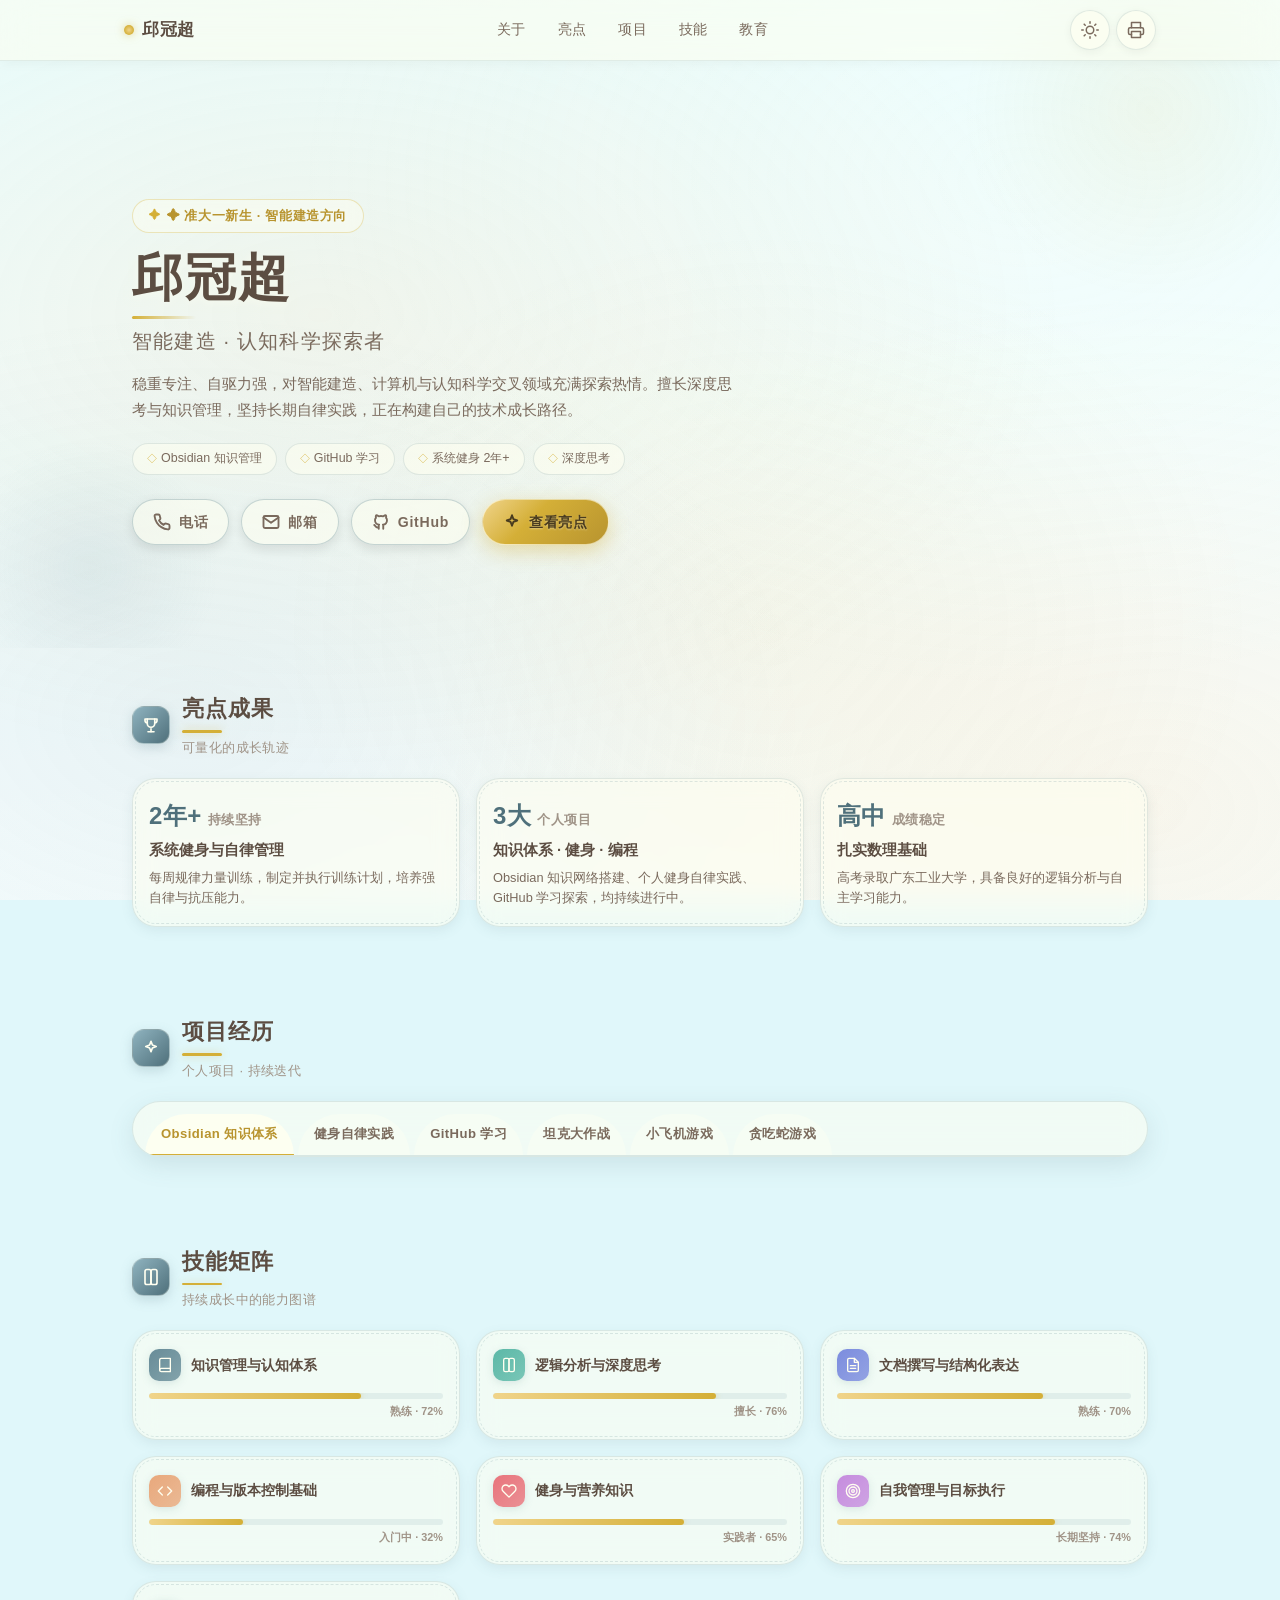
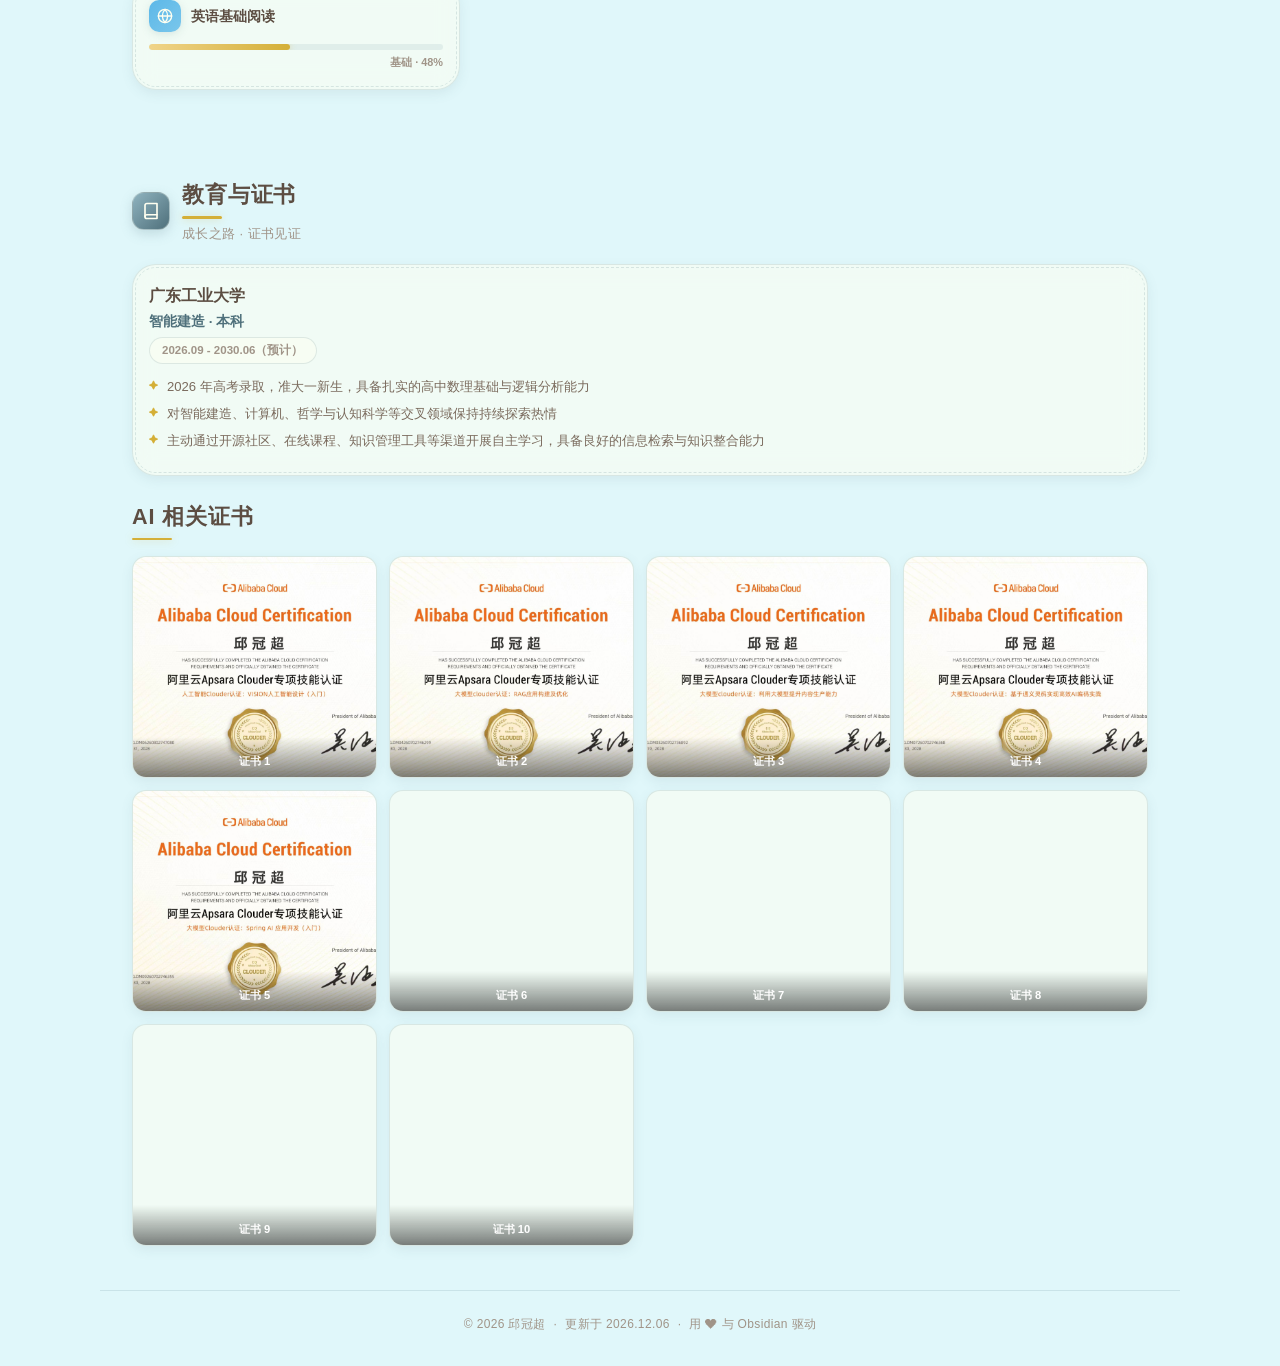
==== commit 03c013ad: "Add files via upload" ====
--- a/index.html
+++ b/index.html
@@ -692,8 +692,53 @@
         .project-points { list-style: none; padding: 0; margin: 0 0 12px; }
         .project-points li { font-size: 0.8rem; color: var(--text-secondary); padding-left: 18px; position: relative; margin-bottom: 5px; }
         .project-points li::before { content: "✦"; position: absolute; left: 0; top: 2px; font-size: 0.55rem; color: var(--accent-gold); }
-        .project-tags { display: flex; flex-wrap: wrap; gap: 6px; }
+        .project-tags { display: flex; flex-wrap: wrap; gap: 6px; margin-bottom: 12px; }
         .project-tag { font-size: 0.7rem; padding: 3px 12px; border-radius: var(--radius-pill); background: var(--badge-bg); color: var(--badge-text); font-weight: 600; border: 1px solid var(--border); }
+        .project-link {
+            display: inline-flex;
+            align-items: center;
+            gap: 6px;
+            padding: 8px 16px;
+            border-radius: var(--radius-pill);
+            background: linear-gradient(135deg, var(--accent-gold-light), var(--accent-gold));
+            color: #4a3c1f;
+            font-weight: 700;
+            font-size: 0.8rem;
+            letter-spacing: 0.02em;
+            transition: all 0.25s ease;
+            box-shadow: 0 4px 12px rgba(212, 175, 55, 0.3);
+            text-decoration: none;
+            border: none;
+            cursor: pointer;
+        }
+        .project-link:hover {
+            transform: translateY(-2px);
+            box-shadow: 0 6px 18px rgba(212, 175, 55, 0.45);
+            color: #4a3c1f;
+        }
+        .project-link svg {
+            width: 14px;
+            height: 14px;
+            fill: none;
+            stroke: currentColor;
+            stroke-width: 2;
+            stroke-linecap: round;
+            stroke-linejoin: round;
+        }
+        .game-embed {
+            margin-top: 16px;
+            border-radius: var(--radius-sm);
+            overflow: hidden;
+            box-shadow: var(--shadow-sm);
+            border: 1px solid var(--border);
+            background: #000;
+        }
+        .game-embed iframe {
+            width: 100%;
+            height: 450px;
+            border: none;
+            display: block;
+        }
         .skills-grid { display: grid; grid-template-columns: 1fr; gap: 16px; }
         @media (min-width: 560px) { .skills-grid { grid-template-columns: repeat(2, 1fr); } }
         @media (min-width: 900px) { .skills-grid { grid-template-columns: repeat(3, 1fr); } }
@@ -715,7 +760,6 @@
         .edu-detail { font-size: 0.82rem; color: var(--text-secondary); line-height: 1.6; }
         .edu-detail li { list-style: none; padding-left: 18px; position: relative; margin-bottom: 6px; }
         .edu-detail li::before { content: "✦"; position: absolute; left: 0; top: 2px; font-size: 0.6rem; color: var(--accent-gold); }
-        /* 证书图片网格 */
         .certs-grid {
             display: grid;
             grid-template-columns: repeat(2, 1fr);
@@ -815,6 +859,7 @@
             .cert-item img { height: 120px !important; }
             .footer { color: #a09488 !important; font-size: 8pt; }
             .highlights-grid, .skills-grid { grid-template-columns: 1fr 1fr !important; }
+            .project-link, .game-embed { display: none !important; }
             @page { margin: 1.5cm; }
         }
         @media (min-width: 768px) {
@@ -823,6 +868,7 @@
             .hero-inner { padding: 40px 24px 0; }
             .tab-panel { padding: 24px 20px; }
             .cert-item img { height: 200px; }
+            .game-embed iframe { height: 500px; }
         }
         @media (min-width: 1024px) {
             .section { padding: 44px 32px; }
@@ -889,9 +935,12 @@
                 { number: "高中", suffix: "成绩稳定", title: "扎实数理基础", desc: "高考录取广东工业大学，具备良好的逻辑分析与自主学习能力。" }
             ],
             projects: [
-                { id: "proj1", name: "基于 Obsidian 的个人认知与知识体系构建", time: "持续进行中", desc: "利用 Obsidian 双链、标签、图谱等功能，搭建跨领域知识管理网络，提升知识调用与联想效率。", points: ["围绕智能建造、哲学、逻辑学等主题开展自主阅读与笔记整理，通过双向链接构建认知网络", "运用\"刨根问底\"式追问方法，对日常现象进行多层级归因分析，输出结构化思考笔记", "定期复盘笔记分类与标签体系，优化检索路径与知识复用流程", "在安静环境中进行深度工作训练，逐步提升单次专注时长与任务完成质量"], tags: ["Obsidian", "知识管理", "双链笔记", "Markdown", "深度思考"] },
-                { id: "proj2", name: "个人健身与自律管理实践", time: "2024 - 至今", desc: "制定并执行系统力量训练计划，建立\"目标设定—计划拆解—执行复盘\"的自我管理流程。", points: ["保持每周规律训练，累计坚持健身两年以上，体能水平和体型得到明显改善", "记录训练日志与身体指标，持续优化训练动作、强度与恢复策略", "主动学习运动营养与恢复知识，结合自身情况调整饮食与作息", "为身边同学提供健身入门建议，帮助建立规律运动习惯"], tags: ["力量训练", "自律管理", "复盘优化", "运动营养"] },
-                { id: "proj3", name: "GitHub 账号建设与自主学习探索", time: "持续进行中", desc: "创建并维护 GitHub 账号（super11double），用于记录学习过程、管理练习代码与笔记文档。", points: ["利用开源平台了解版本控制、代码协作与开源社区基本流程", "使用 Markdown 编写结构化学习文档，为后续智能建造专业课程学习积累素材", "持续探索编程与智能建造相关工具链", "初步建立技术学习习惯与开源协作意识"], tags: ["GitHub", "版本控制", "Markdown", "开源学习"] }
+                { id: "proj1", name: "基于 Obsidian 的个人认知与知识体系构建", time: "持续进行中", desc: "利用 Obsidian 双链、标签、图谱等功能，搭建跨领域知识管理网络，提升知识调用与联想效率。", points: ["围绕智能建造、哲学、逻辑学等主题开展自主阅读与笔记整理，通过双向链接构建认知网络", "运用\"刨根问底\"式追问方法，对日常现象进行多层级归因分析，输出结构化思考笔记", "定期复盘笔记分类与标签体系，优化检索路径与知识复用流程", "在安静环境中进行深度工作训练，逐步提升单次专注时长与任务完成质量"], tags: ["Obsidian", "知识管理", "双链笔记", "Markdown", "深度思考"], link: null },
+                { id: "proj2", name: "个人健身与自律管理实践", time: "2024 - 至今", desc: "制定并执行系统力量训练计划，建立\"目标设定—计划拆解—执行复盘\"的自我管理流程。", points: ["保持每周规律训练，累计坚持健身两年以上，体能水平和体型得到明显改善", "记录训练日志与身体指标，持续优化训练动作、强度与恢复策略", "主动学习运动营养与恢复知识，结合自身情况调整饮食与作息", "为身边同学提供健身入门建议，帮助建立规律运动习惯"], tags: ["力量训练", "自律管理", "复盘优化", "运动营养"], link: null },
+                { id: "proj3", name: "GitHub 账号建设与自主学习探索", time: "持续进行中", desc: "创建并维护 GitHub 账号（super11double），用于记录学习过程、管理练习代码与笔记文档。", points: ["利用开源平台了解版本控制、代码协作与开源社区基本流程", "使用 Markdown 编写结构化学习文档，为后续智能建造专业课程学习积累素材", "持续探索编程与智能建造相关工具链", "初步建立技术学习习惯与开源协作意识"], tags: ["GitHub", "版本控制", "Markdown", "开源学习"], link: null },
+                { id: "proj4", name: "坦克大作战", time: "个人作品", desc: "使用原生 JavaScript 和 Canvas 开发的经典坦克对战游戏，玩家操控坦克在战场上移动、射击，击败敌方坦克。", points: ["实现玩家坦克移动与射击，支持键盘控制", "敌方坦克 AI 自动寻路与攻击，具备简单智能", "包含砖墙、钢墙等可破坏地形，碰撞检测完整", "具备音效、得分系统和游戏结束判定"], tags: ["JavaScript", "Canvas", "游戏开发", "AI"], link: "index (2).html", embed: true },
+                { id: "proj5", name: "小飞机游戏", time: "个人作品", desc: "使用原生 JavaScript 和 Canvas 开发的经典飞机射击游戏，玩家操控战机在星空中躲避敌机、击落敌机。", points: ["实现战机移动与射击，支持键盘或鼠标控制", "敌机自动生成与移动，具备简单飞行轨迹", "包含碰撞检测、得分系统和生命值", "具备粒子特效和简单音效"], tags: ["JavaScript", "Canvas", "游戏开发", "射击"], link: "index (3).html", embed: true },
+                { id: "proj6", name: "贪吃蛇游戏", time: "个人作品", desc: "使用原生 JavaScript 和 Canvas 开发的经典贪吃蛇游戏，玩家控制蛇在网格中移动，吃到食物变长，避免撞墙或撞到自己。", points: ["实现蛇的移动、转向与吃食物增长", "随机生成食物，得分越高蛇越长", "包含碰撞检测（墙壁和自身）与游戏结束判定", "支持键盘方向键控制，可调节游戏速度"], tags: ["JavaScript", "Canvas", "游戏开发", "经典"], link: "index (4).html", embed: true }
             ],
             skills: [
                 { name: "知识管理与认知体系", level: 72, label: "熟练", icon: "book", color: "#678c98" },
@@ -1011,10 +1060,10 @@
             const container = el('div', { class: 'tabs-container', id: 'tabsContainer' });
             const tabList = el('div', { class: 'tab-list', role: 'tablist' });
             const panels = [];
-            const shortNames = ['Obsidian 知识体系', '健身自律实践', 'GitHub 学习'];
+            const shortNames = ['Obsidian 知识体系', '健身自律实践', 'GitHub 学习', '坦克大作战', '小飞机游戏', '贪吃蛇游戏'];
             resume.projects.forEach((proj, index) => {
                 const tabBtn = el('button', { class: 'tab-btn', role: 'tab', 'aria-selected': index === 0 ? 'true' : 'false', tabindex: index === 0 ? '0' : '-1' });
-                tabBtn.textContent = shortNames[index]; tabBtn.addEventListener('click', () => activateTab(index)); tabBtn.addEventListener('keydown', (e) => handleTabKeydown(e, index));
+                tabBtn.textContent = shortNames[index] || proj.name; tabBtn.addEventListener('click', () => activateTab(index)); tabBtn.addEventListener('keydown', (e) => handleTabKeydown(e, index));
                 tabList.appendChild(tabBtn);
                 const panel = el('div', { class: 'tab-panel', role: 'tabpanel', hidden: index !== 0 ? '' : null });
                 const card = el('div', { class: 'project-card' });
@@ -1022,6 +1071,16 @@
                 card.appendChild(cardHeader); card.appendChild(el('p', { class: 'project-desc', text: proj.desc }));
                 const ul = el('ul', { class: 'project-points' }); proj.points.forEach(p => ul.appendChild(el('li', { text: p }))); card.appendChild(ul);
                 const tags = el('div', { class: 'project-tags' }); proj.tags.forEach(t => tags.appendChild(el('span', { class: 'project-tag', text: t }))); card.appendChild(tags);
+                if (proj.link) {
+                    const link = el('a', { class: 'project-link', href: proj.link, target: '_blank', rel: 'noopener noreferrer' });
+                    link.appendChild(svgIcon('sparkle')); link.appendChild(document.createTextNode('在新窗口打开游戏')); card.appendChild(link);
+                }
+                if (proj.embed) {
+                    const gameEmbed = el('div', { class: 'game-embed' });
+                    const iframe = el('iframe', { src: proj.link, title: proj.name, loading: 'lazy' });
+                    gameEmbed.appendChild(iframe);
+                    card.appendChild(gameEmbed);
+                }
                 panel.appendChild(card); panels.push(panel);
             });
             container.appendChild(tabList); panels.forEach(p => container.appendChild(p)); section.appendChild(container);
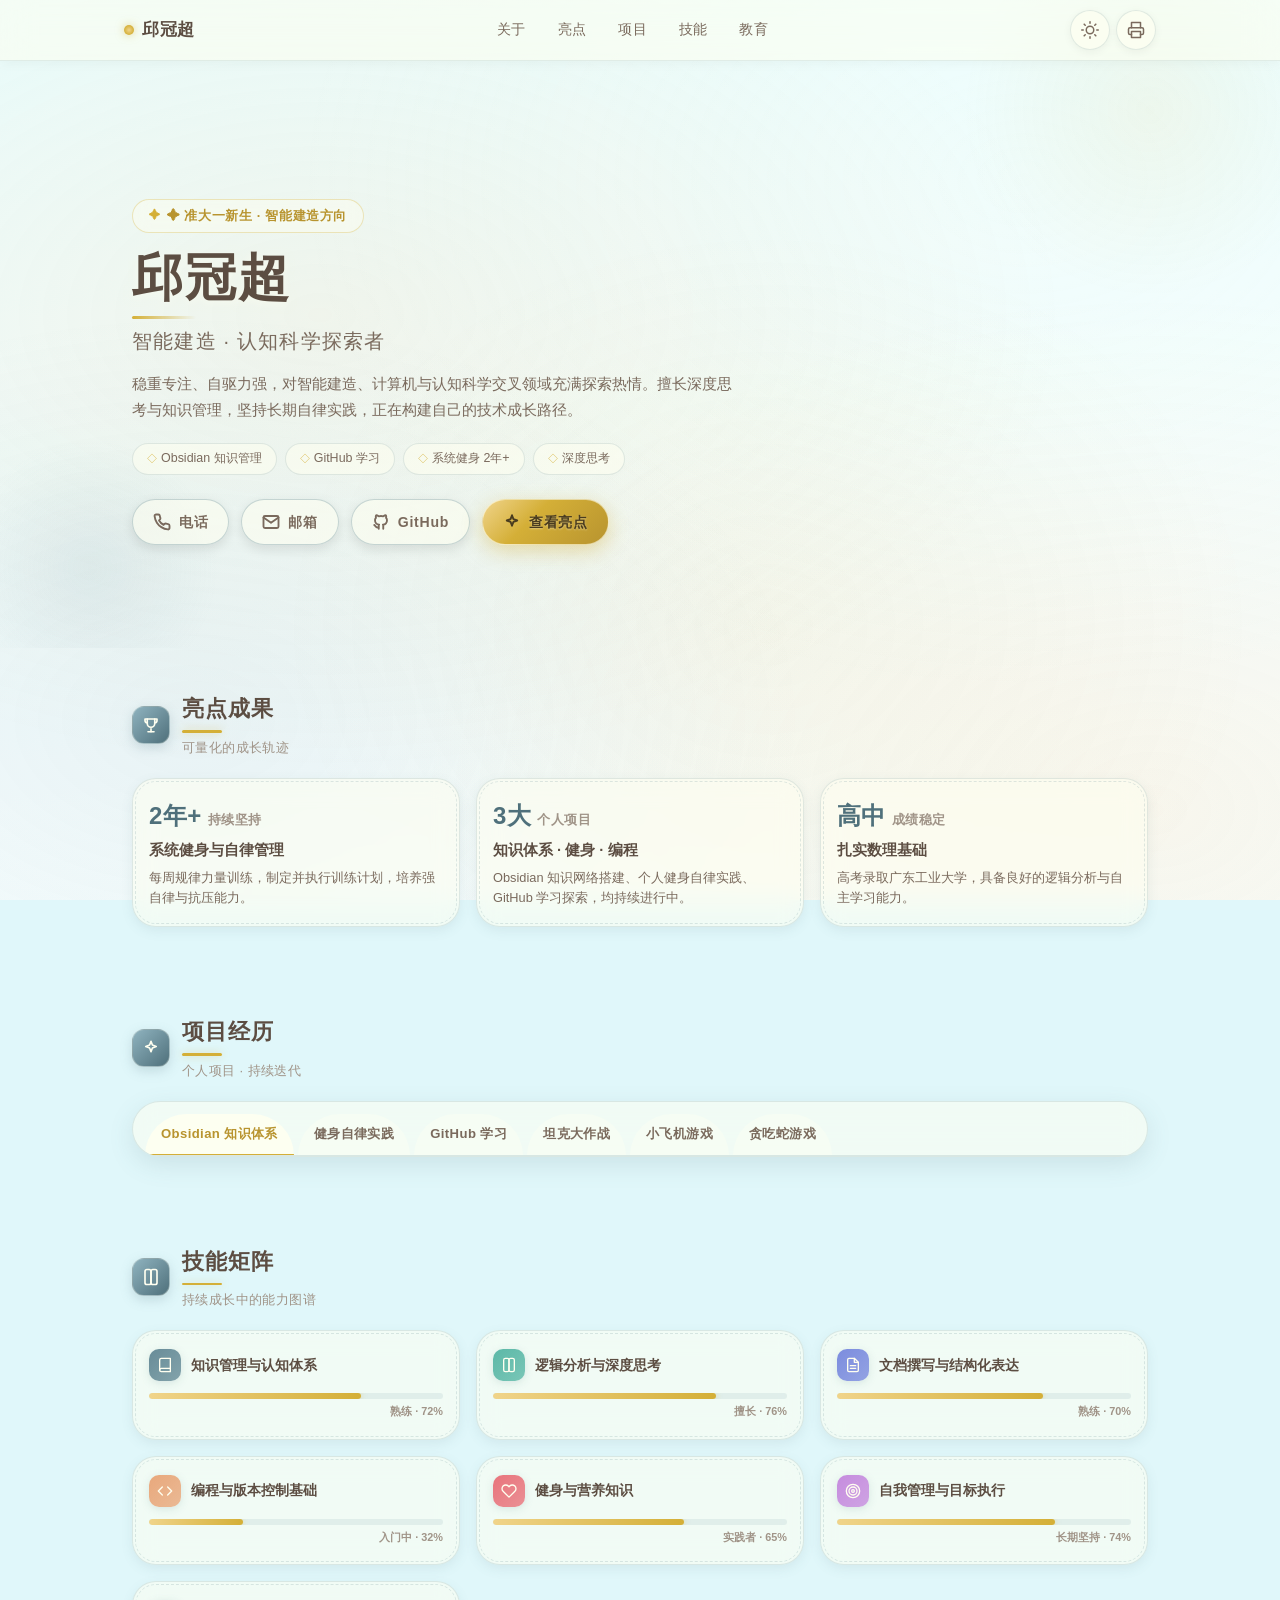
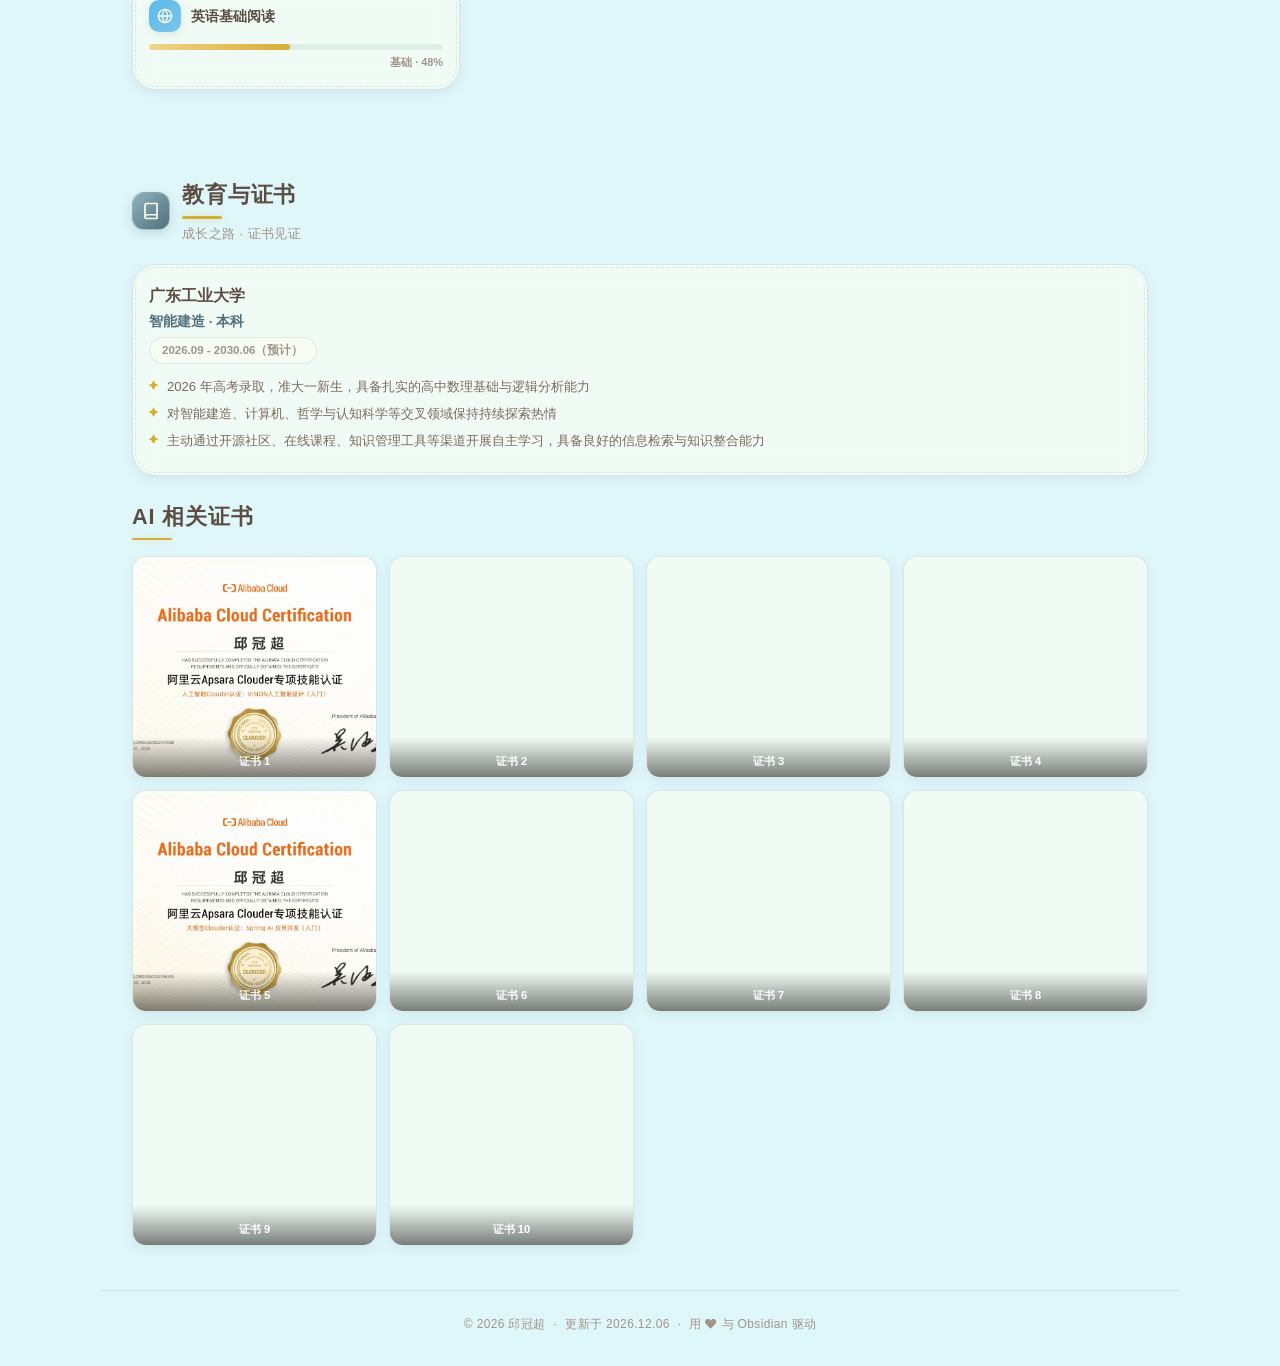
==== commit 5b805d74: "Add files via upload" ====
--- a/index.html
+++ b/index.html
@@ -124,29 +124,13 @@
             pointer-events: none;
             z-index: 0;
         }
-        ::-webkit-scrollbar {
-            width: 6px;
-            height: 6px;
-        }
-        ::-webkit-scrollbar-track {
-            background: transparent;
-        }
-        ::-webkit-scrollbar-thumb {
-            background: var(--scrollbar-thumb);
-            border-radius: 3px;
-        }
-        a {
-            color: var(--primary);
-            text-decoration: none;
-            transition: color var(--transition);
-        }
-        a:hover {
-            color: var(--primary-dark);
-        }
-        img {
-            display: block;
-            max-width: 100%;
-        }
+        ::-webkit-scrollbar { width: 6px; height: 6px; }
+        ::-webkit-scrollbar-track { background: transparent; }
+        ::-webkit-scrollbar-thumb { background: var(--scrollbar-thumb); border-radius: 3px; }
+        a { color: var(--primary); text-decoration: none; transition: color var(--transition); }
+        a:hover { color: var(--primary-dark); }
+        img { display: block; max-width: 100%; }
+
         .navbar {
             position: fixed;
             top: 0;
@@ -209,10 +193,7 @@
             letter-spacing: 0.02em;
             position: relative;
         }
-        .navbar-links a:hover {
-            color: var(--accent-gold-dark);
-            background: var(--badge-bg);
-        }
+        .navbar-links a:hover { color: var(--accent-gold-dark); background: var(--badge-bg); }
         .navbar-links a::after {
             content: "";
             position: absolute;
@@ -225,11 +206,7 @@
             opacity: 0;
             transition: all var(--transition);
         }
-        .navbar-links a:hover::after {
-            opacity: 1;
-            left: 14%;
-            right: 14%;
-        }
+        .navbar-links a:hover::after { opacity: 1; left: 14%; right: 14%; }
         .navbar-actions {
             display: flex;
             align-items: center;
@@ -260,9 +237,7 @@
             box-shadow: 0 4px 16px rgba(212, 175, 55, 0.2);
             transform: translateY(-2px);
         }
-        .icon-btn:active {
-            transform: scale(0.95);
-        }
+        .icon-btn:active { transform: scale(0.95); }
         .icon-btn svg {
             width: 18px;
             height: 18px;
@@ -273,13 +248,10 @@
             stroke-linejoin: round;
         }
         @media (min-width: 768px) {
-            .navbar-links {
-                display: flex;
-            }
-            .navbar-inner {
-                padding: 10px 24px;
-            }
-        }
+            .navbar-links { display: flex; }
+            .navbar-inner { padding: 10px 24px; }
+        }
+
         .hero {
             padding-top: 80px;
             padding-bottom: 32px;
@@ -337,11 +309,7 @@
             animation-delay: 0.05s;
             backdrop-filter: blur(8px);
         }
-        .hero-badge::before {
-            content: "✦";
-            font-size: 0.7rem;
-            color: var(--accent-gold);
-        }
+        .hero-badge::before { content: "✦"; font-size: 0.7rem; color: var(--accent-gold); }
         .hero-name {
             font-size: clamp(2rem, 6vw, 3.2rem);
             font-weight: 800;
@@ -407,11 +375,7 @@
             color: var(--accent-gold-dark);
             box-shadow: 0 2px 12px rgba(212, 175, 55, 0.2);
         }
-        .hero-tag::before {
-            content: "◇";
-            font-size: 0.6rem;
-            color: var(--accent-gold);
-        }
+        .hero-tag::before { content: "◇"; font-size: 0.6rem; color: var(--accent-gold); }
         .hero-contact {
             display: flex;
             flex-wrap: wrap;
@@ -455,13 +419,8 @@
             border: 1px solid rgba(255,255,240,0.6);
             box-shadow: 0 6px 20px rgba(212, 175, 55, 0.4);
         }
-        .btn-primary:hover {
-            transform: translateY(-3px);
-            box-shadow: 0 10px 28px rgba(212, 175, 55, 0.5);
-        }
-        .btn-primary:active {
-            transform: scale(0.98);
-        }
+        .btn-primary:hover { transform: translateY(-3px); box-shadow: 0 10px 28px rgba(212, 175, 55, 0.5); }
+        .btn-primary:active { transform: scale(0.98); }
         .btn-outline {
             background: var(--surface);
             color: var(--text-secondary);
@@ -481,10 +440,7 @@
             position: relative;
             backdrop-filter: blur(8px);
         }
-        .btn-copy:hover {
-            border-color: var(--accent-gold);
-            color: var(--accent-gold-dark);
-        }
+        .btn-copy:hover { border-color: var(--accent-gold); color: var(--accent-gold-dark); }
         .btn-copy .copy-feedback {
             position: absolute;
             top: -36px;
@@ -500,13 +456,12 @@
             pointer-events: none;
             transition: opacity 0.25s;
         }
-        .btn-copy .copy-feedback.show {
-            opacity: 1;
-        }
+        .btn-copy .copy-feedback.show { opacity: 1; }
         @keyframes fadeInUp {
             from { opacity: 0; transform: translateY(16px); }
             to { opacity: 1; transform: translateY(0); }
         }
+
         .section {
             padding: 28px 16px;
             max-width: 1080px;
@@ -524,10 +479,7 @@
             transform: translateY(12px);
             transition: opacity 0.5s ease, transform 0.5s ease;
         }
-        .section-header.visible {
-            opacity: 1;
-            transform: translateY(0);
-        }
+        .section-header.visible { opacity: 1; transform: translateY(0); }
         .section-header-icon {
             width: 38px;
             height: 38px;
@@ -569,12 +521,8 @@
             box-shadow: 0 0 8px rgba(212, 175, 55, 0.4);
             animation: gentleGlow 3s ease-in-out infinite;
         }
-        .section-subtitle {
-            font-size: 0.82rem;
-            color: var(--text-muted);
-            margin-top: 4px;
-            letter-spacing: 0.03em;
-        }
+        .section-subtitle { font-size: 0.82rem; color: var(--text-muted); margin-top: 4px; letter-spacing: 0.03em; }
+
         .card,
         .highlight-card,
         .skill-card,
@@ -604,11 +552,8 @@
             transform: translateY(-3px);
             background-color: var(--surface-hover);
         }
-        .highlights-grid {
-            display: grid;
-            grid-template-columns: 1fr;
-            gap: 16px;
-        }
+
+        .highlights-grid { display: grid; grid-template-columns: 1fr; gap: 16px; }
         @media (min-width: 560px) { .highlights-grid { grid-template-columns: repeat(2, 1fr); } }
         @media (min-width: 900px) { .highlights-grid { grid-template-columns: repeat(3, 1fr); } }
         .highlight-card { opacity: 0; transform: translateY(16px); transition: opacity 0.5s ease, transform 0.5s ease, box-shadow var(--transition), border-color var(--transition); }
@@ -627,6 +572,7 @@
         .highlight-number span { font-size: 0.82rem; font-weight: 600; color: var(--text-muted); }
         .highlight-title { font-size: 0.92rem; font-weight: 700; color: var(--text); margin-bottom: 6px; }
         .highlight-desc { font-size: 0.8rem; color: var(--text-secondary); line-height: 1.55; }
+
         .tabs-container {
             background: var(--surface);
             border-radius: var(--radius-lg);
@@ -650,6 +596,7 @@
             -webkit-overflow-scrolling: touch;
             scrollbar-width: none;
         }
+        .tab-list::-webkit-scrollbar { display: none; }
         .tab-btn {
             padding: 10px 16px;
             font-size: 0.82rem;
@@ -669,10 +616,20 @@
             position: relative;
         }
         .tab-btn:hover { color: var(--accent-gold-dark); background: var(--surface-hover); }
-        .tab-btn[aria-selected="true"] { background: var(--tab-active-bg); color: var(--accent-gold-dark); border-bottom-color: var(--accent-gold); font-weight: 700; }
+        .tab-btn[aria-selected="true"] {
+            background: var(--tab-active-bg);
+            color: var(--accent-gold-dark);
+            border-bottom-color: var(--accent-gold);
+            font-weight: 700;
+        }
+        .tab-btn:focus-visible { outline: 2px solid var(--accent-gold); outline-offset: 2px; }
         .tab-panel { padding: 20px 16px; animation: tabFadeIn 0.25s ease-out; }
         .tab-panel[hidden] { display: none; }
-        @keyframes tabFadeIn { from { opacity: 0; transform: translateY(6px); } to { opacity: 1; transform: translateY(0); } }
+        @keyframes tabFadeIn {
+            from { opacity: 0; transform: translateY(6px); }
+            to { opacity: 1; transform: translateY(0); }
+        }
+
         .project-card {
             background: var(--surface-hover);
             border-radius: var(--radius-md);
@@ -685,15 +642,52 @@
             -webkit-backdrop-filter: blur(12px);
         }
         .project-card:hover { box-shadow: var(--shadow-sm); border-color: rgba(212, 175, 55, 0.3); }
-        .project-card-header { display: flex; align-items: flex-start; justify-content: space-between; gap: 8px; margin-bottom: 10px; flex-wrap: wrap; }
+        .project-card-header {
+            display: flex;
+            align-items: flex-start;
+            justify-content: space-between;
+            gap: 8px;
+            margin-bottom: 10px;
+            flex-wrap: wrap;
+        }
         .project-name { font-size: 0.95rem; font-weight: 800; color: var(--text); }
-        .project-time { font-size: 0.72rem; color: var(--text-muted); background: var(--badge-bg); padding: 3px 12px; border-radius: var(--radius-pill); white-space: nowrap; font-weight: 600; border: 1px solid var(--border); }
+        .project-time {
+            font-size: 0.72rem;
+            color: var(--text-muted);
+            background: var(--badge-bg);
+            padding: 3px 12px;
+            border-radius: var(--radius-pill);
+            white-space: nowrap;
+            font-weight: 600;
+            border: 1px solid var(--border);
+        }
         .project-desc { font-size: 0.82rem; color: var(--text-secondary); line-height: 1.65; margin-bottom: 10px; }
         .project-points { list-style: none; padding: 0; margin: 0 0 12px; }
-        .project-points li { font-size: 0.8rem; color: var(--text-secondary); padding-left: 18px; position: relative; margin-bottom: 5px; }
-        .project-points li::before { content: "✦"; position: absolute; left: 0; top: 2px; font-size: 0.55rem; color: var(--accent-gold); }
+        .project-points li {
+            font-size: 0.8rem;
+            color: var(--text-secondary);
+            padding-left: 18px;
+            position: relative;
+            margin-bottom: 5px;
+        }
+        .project-points li::before {
+            content: "✦";
+            position: absolute;
+            left: 0;
+            top: 2px;
+            font-size: 0.55rem;
+            color: var(--accent-gold);
+        }
         .project-tags { display: flex; flex-wrap: wrap; gap: 6px; margin-bottom: 12px; }
-        .project-tag { font-size: 0.7rem; padding: 3px 12px; border-radius: var(--radius-pill); background: var(--badge-bg); color: var(--badge-text); font-weight: 600; border: 1px solid var(--border); }
+        .project-tag {
+            font-size: 0.7rem;
+            padding: 3px 12px;
+            border-radius: var(--radius-pill);
+            background: var(--badge-bg);
+            color: var(--badge-text);
+            font-weight: 600;
+            border: 1px solid var(--border);
+        }
         .project-link {
             display: inline-flex;
             align-items: center;
@@ -710,6 +704,7 @@
             text-decoration: none;
             border: none;
             cursor: pointer;
+            margin-bottom: 12px;
         }
         .project-link:hover {
             transform: translateY(-2px);
@@ -726,18 +721,44 @@
             stroke-linejoin: round;
         }
         .game-embed {
-            margin-top: 16px;
+            margin-top: 8px;
             border-radius: var(--radius-sm);
             overflow: hidden;
             box-shadow: var(--shadow-sm);
             border: 1px solid var(--border);
-            background: #000;
+            background: #1a1a2e;
+            position: relative;
         }
         .game-embed iframe {
             width: 100%;
             height: 450px;
             border: none;
             display: block;
+            background: #1a1a2e;
+        }
+        .game-embed .game-hint {
+            position: absolute;
+            bottom: 8px;
+            right: 8px;
+            background: rgba(0,0,0,0.6);
+            color: #fff;
+            font-size: 0.7rem;
+            padding: 4px 10px;
+            border-radius: 10px;
+            pointer-events: none;
+        }
+        .game-error {
+            position: absolute;
+            top: 50%;
+            left: 50%;
+            transform: translate(-50%, -50%);
+            background: rgba(0,0,0,0.7);
+            color: #ff6b6b;
+            padding: 16px 20px;
+            border-radius: 12px;
+            text-align: center;
+            font-size: 0.85rem;
+            pointer-events: none;
         }
         .skills-grid { display: grid; grid-template-columns: 1fr; gap: 16px; }
         @media (min-width: 560px) { .skills-grid { grid-template-columns: repeat(2, 1fr); } }
@@ -745,27 +766,49 @@
         .skill-card { opacity: 0; transform: translateY(12px); transition: opacity 0.5s ease, transform 0.5s ease, box-shadow var(--transition), border-color var(--transition); }
         .skill-card.visible { opacity: 1; transform: translateY(0); }
         .skill-card-header { display: flex; align-items: center; gap: 10px; margin-bottom: 12px; }
-        .skill-icon { width: 32px; height: 32px; border-radius: 10px; display: flex; align-items: center; justify-content: center; flex-shrink: 0; background: linear-gradient(135deg, var(--primary-light), var(--primary-dark)); box-shadow: 0 2px 8px rgba(103, 140, 152, 0.2); }
+        .skill-icon {
+            width: 32px;
+            height: 32px;
+            border-radius: 10px;
+            display: flex;
+            align-items: center;
+            justify-content: center;
+            flex-shrink: 0;
+            background: linear-gradient(135deg, var(--primary-light), var(--primary-dark));
+            box-shadow: 0 2px 8px rgba(103, 140, 152, 0.2);
+        }
         .skill-icon svg { width: 16px; height: 16px; fill: none; stroke: #fffff0; stroke-width: 2; }
         .skill-name { font-size: 0.88rem; font-weight: 700; color: var(--text); }
         .skill-bar { height: 6px; background: var(--progress-track); border-radius: 3px; overflow: hidden; margin-top: 4px; }
-        .skill-bar-fill { height: 100%; border-radius: 3px; background: linear-gradient(90deg, var(--accent-gold-light), var(--accent-gold)); transition: width 0.8s cubic-bezier(0.4, 0, 0.2, 1); width: 0; box-shadow: 0 0 6px rgba(212, 175, 55, 0.4); }
+        .skill-bar-fill {
+            height: 100%;
+            border-radius: 3px;
+            background: linear-gradient(90deg, var(--accent-gold-light), var(--accent-gold));
+            transition: width 0.8s cubic-bezier(0.4, 0, 0.2, 1);
+            width: 0;
+            box-shadow: 0 0 6px rgba(212, 175, 55, 0.4);
+        }
         .skill-bar-fill.animated { width: var(--skill-width); }
         .skill-level { font-size: 0.68rem; color: var(--text-muted); text-align: right; margin-top: 4px; font-weight: 600; }
         .edu-card { opacity: 0; transform: translateY(12px); transition: opacity 0.5s ease, transform 0.5s ease, box-shadow var(--transition); }
         .edu-card.visible { opacity: 1; transform: translateY(0); }
         .edu-school { font-size: 1rem; font-weight: 800; color: var(--text); }
         .edu-major { font-size: 0.85rem; color: var(--primary-dark); font-weight: 700; margin: 2px 0 4px; }
-        .edu-time { font-size: 0.72rem; color: var(--text-muted); background: var(--badge-bg); padding: 3px 12px; border-radius: var(--radius-pill); display: inline-block; margin-bottom: 12px; font-weight: 600; border: 1px solid var(--border); }
+        .edu-time {
+            font-size: 0.72rem;
+            color: var(--text-muted);
+            background: var(--badge-bg);
+            padding: 3px 12px;
+            border-radius: var(--radius-pill);
+            display: inline-block;
+            margin-bottom: 12px;
+            font-weight: 600;
+            border: 1px solid var(--border);
+        }
         .edu-detail { font-size: 0.82rem; color: var(--text-secondary); line-height: 1.6; }
         .edu-detail li { list-style: none; padding-left: 18px; position: relative; margin-bottom: 6px; }
         .edu-detail li::before { content: "✦"; position: absolute; left: 0; top: 2px; font-size: 0.6rem; color: var(--accent-gold); }
-        .certs-grid {
-            display: grid;
-            grid-template-columns: repeat(2, 1fr);
-            gap: 12px;
-            margin-top: 16px;
-        }
+        .certs-grid { display: grid; grid-template-columns: repeat(2, 1fr); gap: 12px; margin-top: 16px; }
         @media (min-width: 560px) { .certs-grid { grid-template-columns: repeat(3, 1fr); } }
         @media (min-width: 900px) { .certs-grid { grid-template-columns: repeat(4, 1fr); } }
         .cert-item {
@@ -840,11 +883,21 @@
         }
         .back-to-top.show { opacity: 1; pointer-events: auto; transform: translateY(0); }
         .back-to-top:hover { transform: translateY(-4px); box-shadow: 0 10px 28px rgba(212, 175, 55, 0.55); }
-        .back-to-top svg { width: 20px; height: 20px; fill: none; stroke: #4a3c1f; stroke-width: 2.5; }
+        .back-to-top:active { transform: scale(0.92); }
+        .back-to-top svg {
+            width: 20px;
+            height: 20px;
+            fill: none;
+            stroke: #4a3c1f;
+            stroke-width: 2.5;
+            stroke-linecap: round;
+            stroke-linejoin: round;
+        }
         @keyframes gentleGlow {
             0%, 100% { filter: drop-shadow(0 0 2px rgba(212, 175, 55, 0.4)); }
             50% { filter: drop-shadow(0 0 6px rgba(212, 175, 55, 0.7)); }
         }
+
         @media print {
             body { background: #fffff0 !important; color: #5c4d42 !important; font-size: 11pt; }
             body::before, body::after { display: none !important; }
@@ -852,9 +905,18 @@
             .hero { padding-top: 20px; min-height: auto; background: #fffff0 !important; }
             .hero-name { color: #5c4d42 !important; text-shadow: none; }
             .section { padding: 10px 0; }
-            .card, .highlight-card, .skill-card, .edu-card, .project-card, .tabs-container { box-shadow: none !important; border: 1px solid #ddd !important; background: #fffff0 !important; opacity: 1 !important; transform: none !important; backdrop-filter: none; outline: none !important; }
+            .card, .highlight-card, .skill-card, .edu-card, .project-card, .tabs-container {
+                box-shadow: none !important;
+                border: 1px solid #ddd !important;
+                background: #fffff0 !important;
+                opacity: 1 !important;
+                transform: none !important;
+                backdrop-filter: none;
+                outline: none !important;
+            }
             .tab-list { display: none !important; }
             .tab-panel { display: block !important; padding: 8px 0 !important; animation: none !important; }
+            .tab-panel[hidden] { display: block !important; }
             .certs-grid { grid-template-columns: repeat(3, 1fr) !important; gap: 6px !important; }
             .cert-item img { height: 120px !important; }
             .footer { color: #a09488 !important; font-size: 8pt; }
@@ -862,6 +924,7 @@
             .project-link, .game-embed { display: none !important; }
             @page { margin: 1.5cm; }
         }
+
         @media (min-width: 768px) {
             .section { padding: 36px 24px; }
             .section-title { font-size: 1.35rem; }
@@ -935,12 +998,12 @@
                 { number: "高中", suffix: "成绩稳定", title: "扎实数理基础", desc: "高考录取广东工业大学，具备良好的逻辑分析与自主学习能力。" }
             ],
             projects: [
-                { id: "proj1", name: "基于 Obsidian 的个人认知与知识体系构建", time: "持续进行中", desc: "利用 Obsidian 双链、标签、图谱等功能，搭建跨领域知识管理网络，提升知识调用与联想效率。", points: ["围绕智能建造、哲学、逻辑学等主题开展自主阅读与笔记整理，通过双向链接构建认知网络", "运用\"刨根问底\"式追问方法，对日常现象进行多层级归因分析，输出结构化思考笔记", "定期复盘笔记分类与标签体系，优化检索路径与知识复用流程", "在安静环境中进行深度工作训练，逐步提升单次专注时长与任务完成质量"], tags: ["Obsidian", "知识管理", "双链笔记", "Markdown", "深度思考"], link: null },
-                { id: "proj2", name: "个人健身与自律管理实践", time: "2024 - 至今", desc: "制定并执行系统力量训练计划，建立\"目标设定—计划拆解—执行复盘\"的自我管理流程。", points: ["保持每周规律训练，累计坚持健身两年以上，体能水平和体型得到明显改善", "记录训练日志与身体指标，持续优化训练动作、强度与恢复策略", "主动学习运动营养与恢复知识，结合自身情况调整饮食与作息", "为身边同学提供健身入门建议，帮助建立规律运动习惯"], tags: ["力量训练", "自律管理", "复盘优化", "运动营养"], link: null },
-                { id: "proj3", name: "GitHub 账号建设与自主学习探索", time: "持续进行中", desc: "创建并维护 GitHub 账号（super11double），用于记录学习过程、管理练习代码与笔记文档。", points: ["利用开源平台了解版本控制、代码协作与开源社区基本流程", "使用 Markdown 编写结构化学习文档，为后续智能建造专业课程学习积累素材", "持续探索编程与智能建造相关工具链", "初步建立技术学习习惯与开源协作意识"], tags: ["GitHub", "版本控制", "Markdown", "开源学习"], link: null },
-                { id: "proj4", name: "坦克大作战", time: "个人作品", desc: "使用原生 JavaScript 和 Canvas 开发的经典坦克对战游戏，玩家操控坦克在战场上移动、射击，击败敌方坦克。", points: ["实现玩家坦克移动与射击，支持键盘控制", "敌方坦克 AI 自动寻路与攻击，具备简单智能", "包含砖墙、钢墙等可破坏地形，碰撞检测完整", "具备音效、得分系统和游戏结束判定"], tags: ["JavaScript", "Canvas", "游戏开发", "AI"], link: "index (2).html", embed: true },
-                { id: "proj5", name: "小飞机游戏", time: "个人作品", desc: "使用原生 JavaScript 和 Canvas 开发的经典飞机射击游戏，玩家操控战机在星空中躲避敌机、击落敌机。", points: ["实现战机移动与射击，支持键盘或鼠标控制", "敌机自动生成与移动，具备简单飞行轨迹", "包含碰撞检测、得分系统和生命值", "具备粒子特效和简单音效"], tags: ["JavaScript", "Canvas", "游戏开发", "射击"], link: "index (3).html", embed: true },
-                { id: "proj6", name: "贪吃蛇游戏", time: "个人作品", desc: "使用原生 JavaScript 和 Canvas 开发的经典贪吃蛇游戏，玩家控制蛇在网格中移动，吃到食物变长，避免撞墙或撞到自己。", points: ["实现蛇的移动、转向与吃食物增长", "随机生成食物，得分越高蛇越长", "包含碰撞检测（墙壁和自身）与游戏结束判定", "支持键盘方向键控制，可调节游戏速度"], tags: ["JavaScript", "Canvas", "游戏开发", "经典"], link: "index (4).html", embed: true }
+                { id: "proj1", name: "基于 Obsidian 的个人认知与知识体系构建", time: "持续进行中", desc: "利用 Obsidian 双链、标签、图谱等功能，搭建跨领域知识管理网络，提升知识调用与联想效率。", points: ["围绕智能建造、哲学、逻辑学等主题开展自主阅读与笔记整理，通过双向链接构建认知网络", "运用\"刨根问底\"式追问方法，对日常现象进行多层级归因分析，输出结构化思考笔记", "定期复盘笔记分类与标签体系，优化检索路径与知识复用流程", "在安静环境中进行深度工作训练，逐步提升单次专注时长与任务完成质量"], tags: ["Obsidian", "知识管理", "双链笔记", "Markdown", "深度思考"], link: null, embed: false },
+                { id: "proj2", name: "个人健身与自律管理实践", time: "2024 - 至今", desc: "制定并执行系统力量训练计划，建立\"目标设定—计划拆解—执行复盘\"的自我管理流程。", points: ["保持每周规律训练，累计坚持健身两年以上，体能水平和体型得到明显改善", "记录训练日志与身体指标，持续优化训练动作、强度与恢复策略", "主动学习运动营养与恢复知识，结合自身情况调整饮食与作息", "为身边同学提供健身入门建议，帮助建立规律运动习惯"], tags: ["力量训练", "自律管理", "复盘优化", "运动营养"], link: null, embed: false },
+                { id: "proj3", name: "GitHub 账号建设与自主学习探索", time: "持续进行中", desc: "创建并维护 GitHub 账号（super11double），用于记录学习过程、管理练习代码与笔记文档。", points: ["利用开源平台了解版本控制、代码协作与开源社区基本流程", "使用 Markdown 编写结构化学习文档，为后续智能建造专业课程学习积累素材", "持续探索编程与智能建造相关工具链", "初步建立技术学习习惯与开源协作意识"], tags: ["GitHub", "版本控制", "Markdown", "开源学习"], link: null, embed: false },
+                { id: "proj4", name: "坦克大作战", time: "个人作品", desc: "使用原生 JavaScript 和 Canvas 开发的经典坦克对战游戏，玩家操控坦克在战场上移动、射击，击败敌方坦克。", points: ["实现玩家坦克移动与射击，支持键盘方向键和空格键控制", "敌方坦克 AI 自动寻路与攻击，具备简单智能", "包含砖墙、钢墙等可破坏地形，碰撞检测完整", "具备音效、得分系统和游戏结束判定"], tags: ["JavaScript", "Canvas", "游戏开发", "AI"], link: 'index (2).html', embed: true },
+                { id: "proj5", name: "小飞机游戏", time: "个人作品", desc: "使用原生 JavaScript 和 Canvas 开发的经典飞机射击游戏，玩家操控战机在星空中躲避敌机、击落敌机。", points: ["实现战机移动与射击，支持键盘方向键和空格键控制", "敌机自动生成与移动，具备简单飞行轨迹", "包含碰撞检测、得分系统和生命值", "具备粒子特效和简单音效"], tags: ["JavaScript", "Canvas", "游戏开发", "射击"], link: 'index (3).html', embed: true },
+                { id: "proj6", name: "贪吃蛇游戏", time: "个人作品", desc: "使用原生 JavaScript 和 Canvas 开发的经典贪吃蛇游戏，玩家控制蛇在网格中移动，吃到食物变长，避免撞墙或撞到自己。", points: ["实现蛇的移动、转向与吃食物增长", "随机生成食物，得分越高蛇越长", "包含碰撞检测（墙壁和自身）与游戏结束判定", "支持键盘方向键控制，可调节游戏速度"], tags: ["JavaScript", "Canvas", "游戏开发", "经典"], link: 'index (4).html', embed: true }
             ],
             skills: [
                 { name: "知识管理与认知体系", level: 72, label: "熟练", icon: "book", color: "#678c98" },
@@ -1063,35 +1126,80 @@
             const shortNames = ['Obsidian 知识体系', '健身自律实践', 'GitHub 学习', '坦克大作战', '小飞机游戏', '贪吃蛇游戏'];
             resume.projects.forEach((proj, index) => {
                 const tabBtn = el('button', { class: 'tab-btn', role: 'tab', 'aria-selected': index === 0 ? 'true' : 'false', tabindex: index === 0 ? '0' : '-1' });
-                tabBtn.textContent = shortNames[index] || proj.name; tabBtn.addEventListener('click', () => activateTab(index)); tabBtn.addEventListener('keydown', (e) => handleTabKeydown(e, index));
+                tabBtn.textContent = shortNames[index] || proj.name;
+                tabBtn.addEventListener('click', () => activateTab(index));
+                tabBtn.addEventListener('keydown', (e) => handleTabKeydown(e, index));
                 tabList.appendChild(tabBtn);
+
                 const panel = el('div', { class: 'tab-panel', role: 'tabpanel', hidden: index !== 0 ? '' : null });
                 const card = el('div', { class: 'project-card' });
-                const cardHeader = el('div', { class: 'project-card-header' }); cardHeader.appendChild(el('div', { class: 'project-name', text: proj.name })); cardHeader.appendChild(el('span', { class: 'project-time', text: proj.time }));
-                card.appendChild(cardHeader); card.appendChild(el('p', { class: 'project-desc', text: proj.desc }));
-                const ul = el('ul', { class: 'project-points' }); proj.points.forEach(p => ul.appendChild(el('li', { text: p }))); card.appendChild(ul);
-                const tags = el('div', { class: 'project-tags' }); proj.tags.forEach(t => tags.appendChild(el('span', { class: 'project-tag', text: t }))); card.appendChild(tags);
+                const cardHeader = el('div', { class: 'project-card-header' });
+                cardHeader.appendChild(el('div', { class: 'project-name', text: proj.name }));
+                cardHeader.appendChild(el('span', { class: 'project-time', text: proj.time }));
+                card.appendChild(cardHeader);
+                card.appendChild(el('p', { class: 'project-desc', text: proj.desc }));
+                const ul = el('ul', { class: 'project-points' });
+                proj.points.forEach(p => ul.appendChild(el('li', { text: p })));
+                card.appendChild(ul);
+                const tags = el('div', { class: 'project-tags' });
+                proj.tags.forEach(t => tags.appendChild(el('span', { class: 'project-tag', text: t })));
+                card.appendChild(tags);
+
                 if (proj.link) {
                     const link = el('a', { class: 'project-link', href: proj.link, target: '_blank', rel: 'noopener noreferrer' });
-                    link.appendChild(svgIcon('sparkle')); link.appendChild(document.createTextNode('在新窗口打开游戏')); card.appendChild(link);
+                    link.appendChild(svgIcon('sparkle'));
+                    link.appendChild(document.createTextNode('在新窗口打开游戏'));
+                    card.appendChild(link);
                 }
+
                 if (proj.embed) {
                     const gameEmbed = el('div', { class: 'game-embed' });
-                    const iframe = el('iframe', { src: proj.link, title: proj.name, loading: 'lazy' });
+                    const iframe = el('iframe', {
+                        src: proj.link,
+                        title: proj.name,
+                        allowfullscreen: '',
+                        loading: 'eager',
+                        tabindex: '0'
+                    });
                     gameEmbed.appendChild(iframe);
+                    const hint = el('div', { class: 'game-hint', text: '点击游戏画面即可操作' });
+                    gameEmbed.appendChild(hint);
                     card.appendChild(gameEmbed);
                 }
-                panel.appendChild(card); panels.push(panel);
+
+                panel.appendChild(card);
+                panels.push(panel);
             });
-            container.appendChild(tabList); panels.forEach(p => container.appendChild(p)); section.appendChild(container);
+
+            container.appendChild(tabList);
+            panels.forEach(p => container.appendChild(p));
+            section.appendChild(container);
+
             const tabBtns = tabList.querySelectorAll('.tab-btn');
             function activateTab(index) {
-                tabBtns.forEach((btn, i) => { btn.setAttribute('aria-selected', i === index ? 'true' : 'false'); btn.tabIndex = i === index ? 0 : -1; });
-                panels.forEach((panel, i) => { if (i === index) { panel.removeAttribute('hidden'); panel.style.animation = 'tabFadeIn 0.25s ease-out'; } else { panel.setAttribute('hidden', ''); } });
+                tabBtns.forEach((btn, i) => {
+                    btn.setAttribute('aria-selected', i === index ? 'true' : 'false');
+                    btn.tabIndex = i === index ? 0 : -1;
+                });
+                panels.forEach((panel, i) => {
+                    if (i === index) {
+                        panel.removeAttribute('hidden');
+                        panel.style.animation = 'none';
+                        void panel.offsetWidth;
+                        panel.style.animation = 'tabFadeIn 0.25s ease-out';
+                    } else {
+                        panel.setAttribute('hidden', '');
+                    }
+                });
             }
             function handleTabKeydown(e, index) {
-                const count = tabBtns.length; let newIndex = index;
-                if (e.key === 'ArrowRight') newIndex = (index + 1) % count; else if (e.key === 'ArrowLeft') newIndex = (index - 1 + count) % count; else if (e.key === 'Home') newIndex = 0; else if (e.key === 'End') newIndex = count - 1; else return;
+                const count = tabBtns.length;
+                let newIndex = index;
+                if (e.key === 'ArrowRight') { e.preventDefault(); newIndex = (index + 1) % count; }
+                else if (e.key === 'ArrowLeft') { e.preventDefault(); newIndex = (index - 1 + count) % count; }
+                else if (e.key === 'Home') { e.preventDefault(); newIndex = 0; }
+                else if (e.key === 'End') { e.preventDefault(); newIndex = count - 1; }
+                else return;
                 activateTab(newIndex);
             }
         }
@@ -1106,10 +1214,18 @@
             resume.skills.forEach(skill => {
                 const card = el('div', { class: 'skill-card card' });
                 const cardHeader = el('div', { class: 'skill-card-header' });
-                const iconWrap2 = el('div', { class: 'skill-icon', style: 'background:linear-gradient(135deg,' + skill.color + ',' + skill.color + 'CC);' }); iconWrap2.appendChild(svgIcon(skill.icon || 'star'));
-                cardHeader.appendChild(iconWrap2); cardHeader.appendChild(el('div', { class: 'skill-name', text: skill.name })); card.appendChild(cardHeader);
-                const barWrap = el('div'); const bar = el('div', { class: 'skill-bar', 'aria-hidden': 'true' }); const fill = el('div', { class: 'skill-bar-fill', style: '--skill-width:' + skill.level + '%;' });
-                bar.appendChild(fill); barWrap.appendChild(bar); barWrap.appendChild(el('div', { class: 'skill-level', text: skill.label + ' · ' + skill.level + '%' })); card.appendChild(barWrap);
+                const iconWrap2 = el('div', { class: 'skill-icon', style: 'background:linear-gradient(135deg,' + skill.color + ',' + skill.color + 'CC);' });
+                iconWrap2.appendChild(svgIcon(skill.icon || 'star'));
+                cardHeader.appendChild(iconWrap2);
+                cardHeader.appendChild(el('div', { class: 'skill-name', text: skill.name }));
+                card.appendChild(cardHeader);
+                const barWrap = el('div');
+                const bar = el('div', { class: 'skill-bar', 'aria-hidden': 'true' });
+                const fill = el('div', { class: 'skill-bar-fill', style: '--skill-width:' + skill.level + '%;' });
+                bar.appendChild(fill);
+                barWrap.appendChild(bar);
+                barWrap.appendChild(el('div', { class: 'skill-level', text: skill.label + ' · ' + skill.level + '%' }));
+                card.appendChild(barWrap);
                 grid.appendChild(card);
             });
             section.appendChild(grid);
@@ -1122,17 +1238,25 @@
             const titleWrap = el('div'); titleWrap.appendChild(el('h2', { class: 'section-title', text: '教育与证书' })); titleWrap.appendChild(el('p', { class: 'section-subtitle', text: '成长之路 · 证书见证' }));
             header.appendChild(iconWrap); header.appendChild(titleWrap); section.appendChild(header);
             const eduCard = el('div', { class: 'edu-card card' });
-            eduCard.appendChild(el('div', { class: 'edu-school', text: resume.education.school })); eduCard.appendChild(el('div', { class: 'edu-major', text: resume.education.major + ' · ' + resume.education.degree }));
-            eduCard.appendChild(el('span', { class: 'edu-time', text: resume.education.time })); const details = el('div', { class: 'edu-detail' }); const ul = el('ul');
-            resume.education.details.forEach(d => ul.appendChild(el('li', { text: d }))); details.appendChild(ul); eduCard.appendChild(details); section.appendChild(eduCard);
+            eduCard.appendChild(el('div', { class: 'edu-school', text: resume.education.school }));
+            eduCard.appendChild(el('div', { class: 'edu-major', text: resume.education.major + ' · ' + resume.education.degree }));
+            eduCard.appendChild(el('span', { class: 'edu-time', text: resume.education.time }));
+            const details = el('div', { class: 'edu-detail' });
+            const ul = el('ul');
+            resume.education.details.forEach(d => ul.appendChild(el('li', { text: d })));
+            details.appendChild(ul);
+            eduCard.appendChild(details);
+            section.appendChild(eduCard);
 
             if (resume.certificates && resume.certificates.length > 0) {
-                const certTitle = el('h3', { class: 'section-title', text: 'AI 相关证书', style: 'margin-top:24px; margin-bottom:12px;' }); section.appendChild(certTitle);
+                const certTitle = el('h3', { class: 'section-title', text: 'AI 相关证书', style: 'margin-top:24px; margin-bottom:12px;' });
+                section.appendChild(certTitle);
                 const certsGrid = el('div', { class: 'certs-grid' });
                 resume.certificates.forEach((fileName, index) => {
-                    const link = el('a', { class: 'cert-item', href: fileName, target: '_blank', rel: 'noopener noreferrer', 'aria-label': '证书 ' + (index + 1) });
+                    const encodedName = encodeURIComponent(fileName);
+                    const link = el('a', { class: 'cert-item', href: encodedName, target: '_blank', rel: 'noopener noreferrer', 'aria-label': '证书 ' + (index + 1) });
                     const img = el('img', {
-                        src: fileName,
+                        src: encodedName,
                         alt: '证书 ' + (index + 1),
                         loading: 'lazy',
                         decoding: 'async',
@@ -1142,7 +1266,9 @@
                         }
                     });
                     const caption = el('div', { class: 'cert-caption', text: '证书 ' + (index + 1) });
-                    link.appendChild(img); link.appendChild(caption); certsGrid.appendChild(link);
+                    link.appendChild(img);
+                    link.appendChild(caption);
+                    certsGrid.appendChild(link);
                 });
                 section.appendChild(certsGrid);
             } else {
@@ -1152,29 +1278,78 @@
 
         function renderFooter() {
             const footer = document.getElementById('footer');
-            const now = new Date(); const year = now.getFullYear(); const month = String(now.getMonth() + 1).padStart(2, '0'); const day = String(now.getDate()).padStart(2, '0');
-            footer.appendChild(el('span', { text: '© ' + year + ' ' + resume.name })); footer.appendChild(el('span', { text: '·' })); footer.appendChild(el('span', { text: '更新于 ' + year + '.' + month + '.' + day })); footer.appendChild(el('span', { text: '·' })); footer.appendChild(el('span', { text: '用 ❤ 与 Obsidian 驱动' }));
+            const now = new Date();
+            const year = now.getFullYear();
+            const month = String(now.getMonth() + 1).padStart(2, '0');
+            const day = String(now.getDate()).padStart(2, '0');
+            footer.appendChild(el('span', { text: '© ' + year + ' ' + resume.name }));
+            footer.appendChild(el('span', { text: '·' }));
+            footer.appendChild(el('span', { text: '更新于 ' + year + '.' + month + '.' + day }));
+            footer.appendChild(el('span', { text: '·' }));
+            footer.appendChild(el('span', { text: '用 ❤ 与 Obsidian 驱动' }));
         }
 
         function initScrollAnimations() {
+            const prefersReduced = window.matchMedia('(prefers-reduced-motion: reduce)').matches;
+            if (prefersReduced) {
+                document.querySelectorAll('.section-header, .highlight-card, .skill-card, .edu-card, .tabs-container').forEach(el => {
+                    el.classList.add('visible');
+                    if (el.classList.contains('skill-card')) {
+                        const fill = el.querySelector('.skill-bar-fill');
+                        if (fill) fill.classList.add('animated');
+                    }
+                });
+                return;
+            }
             const observer = new IntersectionObserver((entries) => {
-                entries.forEach(entry => { if (entry.isIntersecting) { entry.target.classList.add('visible'); if (entry.target.classList.contains('skill-card')) { const fill = entry.target.querySelector('.skill-bar-fill'); if (fill) setTimeout(() => fill.classList.add('animated'), 150); } observer.unobserve(entry.target); } });
+                entries.forEach(entry => {
+                    if (entry.isIntersecting) {
+                        entry.target.classList.add('visible');
+                        if (entry.target.classList.contains('skill-card')) {
+                            const fill = entry.target.querySelector('.skill-bar-fill');
+                            if (fill) setTimeout(() => fill.classList.add('animated'), 150);
+                        }
+                        observer.unobserve(entry.target);
+                    }
+                });
             }, { threshold: 0.15, rootMargin: '0px 0px -30px 0px' });
             document.querySelectorAll('.section-header, .highlight-card, .skill-card, .edu-card, .tabs-container').forEach(el => observer.observe(el));
         }
 
         function initBackToTop() {
-            const btn = document.getElementById('backToTop'); const hero = document.getElementById('hero');
-            const observer = new IntersectionObserver((entries) => { entries.forEach(entry => { if (entry.isIntersecting) btn.classList.remove('show'); else btn.classList.add('show'); }); }, { threshold: 0.1 });
-            observer.observe(hero); btn.addEventListener('click', () => window.scrollTo({ top: 0, behavior: 'smooth' }));
+            const btn = document.getElementById('backToTop');
+            const hero = document.getElementById('hero');
+            const observer = new IntersectionObserver((entries) => {
+                entries.forEach(entry => {
+                    if (entry.isIntersecting) btn.classList.remove('show');
+                    else btn.classList.add('show');
+                });
+            }, { threshold: 0.1 });
+            observer.observe(hero);
+            btn.addEventListener('click', () => window.scrollTo({ top: 0, behavior: 'smooth' }));
         }
 
         function initNavLinks() {
-            document.querySelectorAll('.navbar-links a').forEach(anchor => { anchor.addEventListener('click', (e) => { e.preventDefault(); const target = document.querySelector(anchor.getAttribute('href')); if (target) target.scrollIntoView({ behavior: 'smooth', block: 'start' }); }); });
+            document.querySelectorAll('.navbar-links a').forEach(anchor => {
+                anchor.addEventListener('click', (e) => {
+                    e.preventDefault();
+                    const target = document.querySelector(anchor.getAttribute('href'));
+                    if (target) target.scrollIntoView({ behavior: 'smooth', block: 'start' });
+                });
+            });
         }
 
         function init() {
-            setTheme(getPreferredTheme()); renderHero(); renderHighlights(); renderProjects(); renderSkills(); renderEducation(); renderFooter(); initScrollAnimations(); initBackToTop(); initNavLinks();
+            setTheme(getPreferredTheme());
+            renderHero();
+            renderHighlights();
+            renderProjects();
+            renderSkills();
+            renderEducation();
+            renderFooter();
+            initScrollAnimations();
+            initBackToTop();
+            initNavLinks();
         }
         document.addEventListener('DOMContentLoaded', init);
     </script>
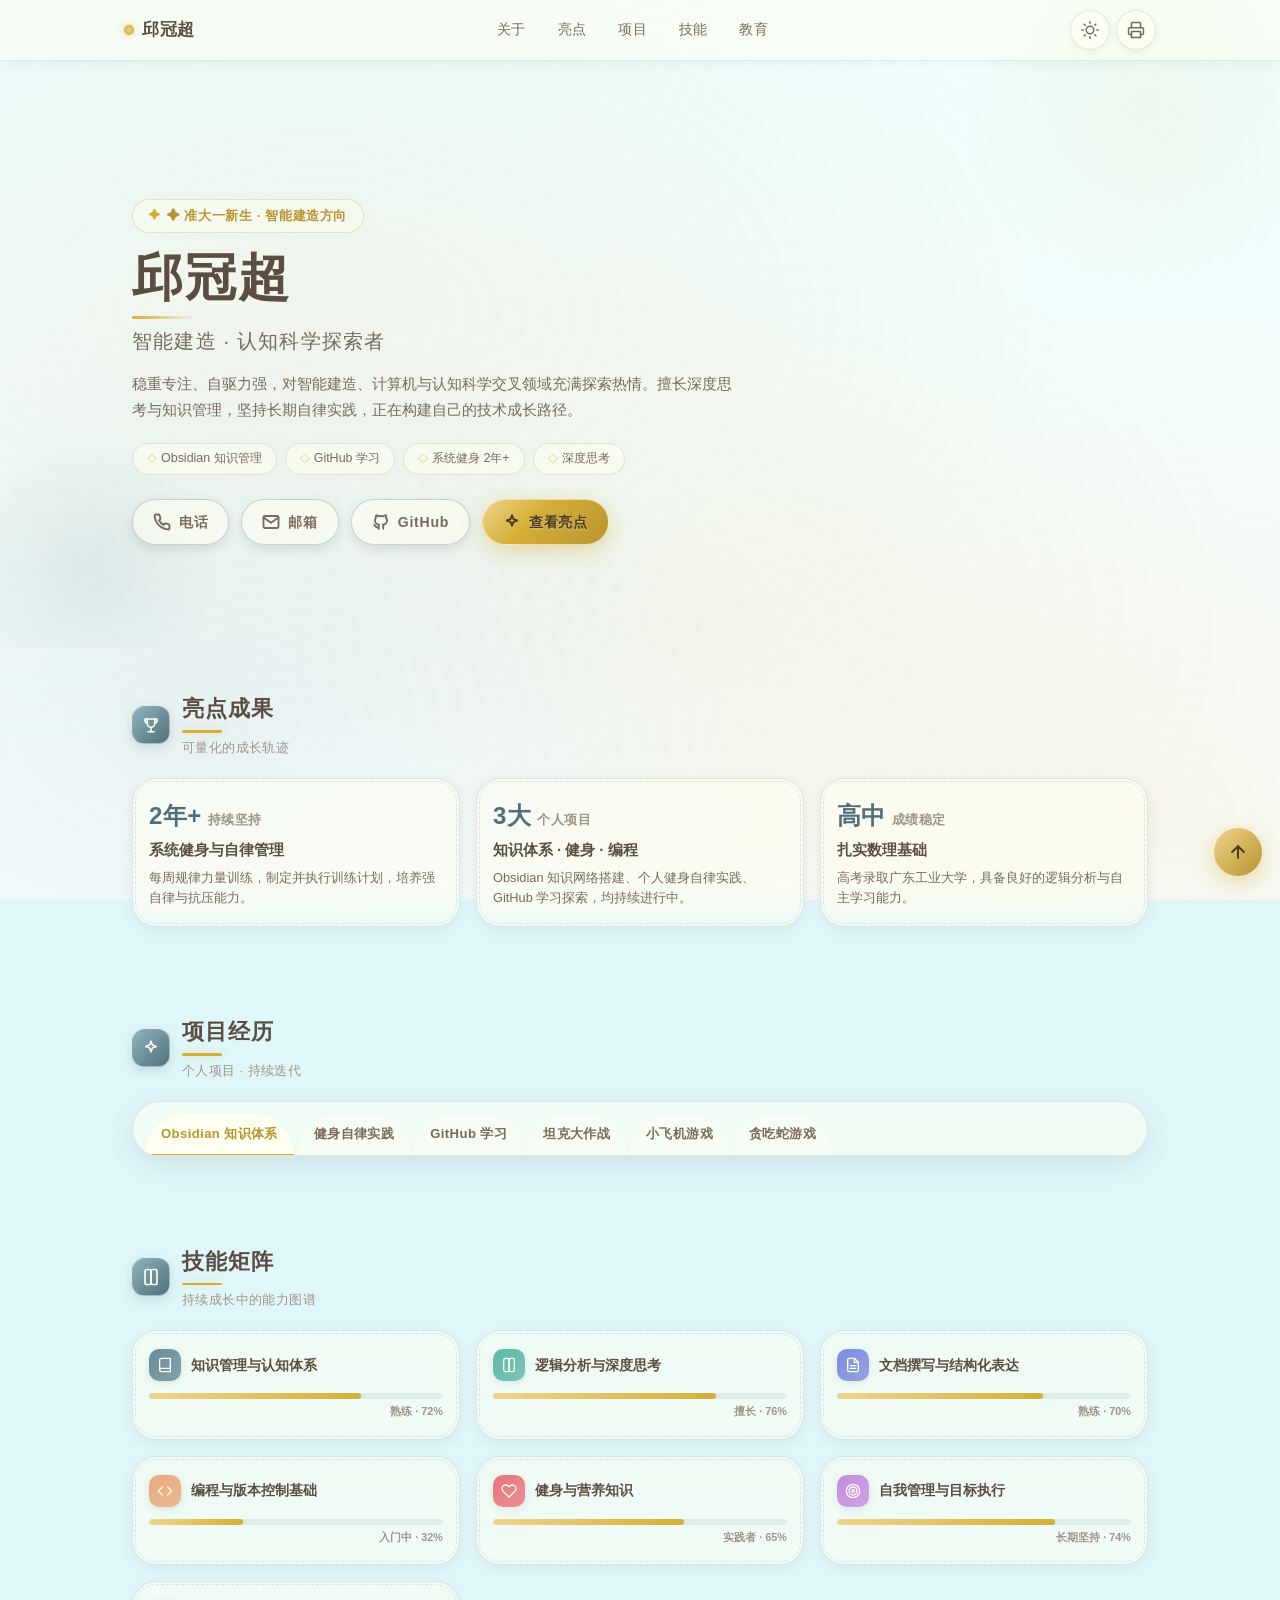
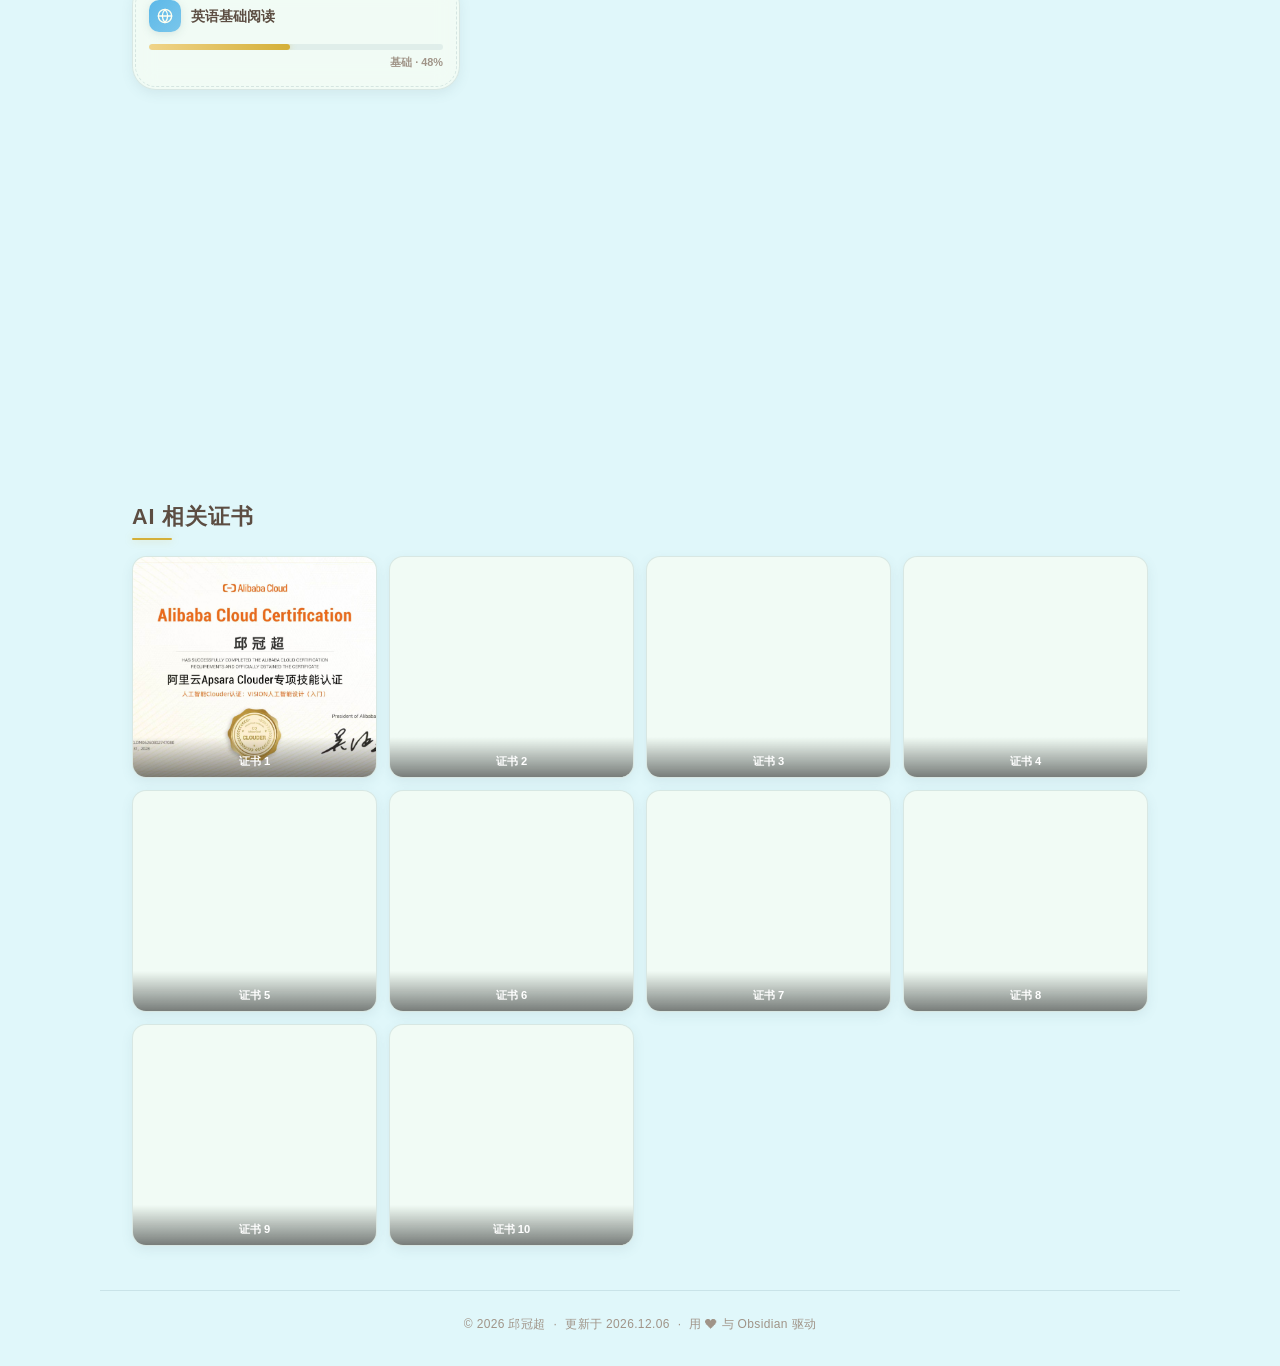
==== commit 8847b1c5: "Add files via upload" ====
--- a/index.html
+++ b/index.html
@@ -1001,9 +1001,9 @@
                 { id: "proj1", name: "基于 Obsidian 的个人认知与知识体系构建", time: "持续进行中", desc: "利用 Obsidian 双链、标签、图谱等功能，搭建跨领域知识管理网络，提升知识调用与联想效率。", points: ["围绕智能建造、哲学、逻辑学等主题开展自主阅读与笔记整理，通过双向链接构建认知网络", "运用\"刨根问底\"式追问方法，对日常现象进行多层级归因分析，输出结构化思考笔记", "定期复盘笔记分类与标签体系，优化检索路径与知识复用流程", "在安静环境中进行深度工作训练，逐步提升单次专注时长与任务完成质量"], tags: ["Obsidian", "知识管理", "双链笔记", "Markdown", "深度思考"], link: null, embed: false },
                 { id: "proj2", name: "个人健身与自律管理实践", time: "2024 - 至今", desc: "制定并执行系统力量训练计划，建立\"目标设定—计划拆解—执行复盘\"的自我管理流程。", points: ["保持每周规律训练，累计坚持健身两年以上，体能水平和体型得到明显改善", "记录训练日志与身体指标，持续优化训练动作、强度与恢复策略", "主动学习运动营养与恢复知识，结合自身情况调整饮食与作息", "为身边同学提供健身入门建议，帮助建立规律运动习惯"], tags: ["力量训练", "自律管理", "复盘优化", "运动营养"], link: null, embed: false },
                 { id: "proj3", name: "GitHub 账号建设与自主学习探索", time: "持续进行中", desc: "创建并维护 GitHub 账号（super11double），用于记录学习过程、管理练习代码与笔记文档。", points: ["利用开源平台了解版本控制、代码协作与开源社区基本流程", "使用 Markdown 编写结构化学习文档，为后续智能建造专业课程学习积累素材", "持续探索编程与智能建造相关工具链", "初步建立技术学习习惯与开源协作意识"], tags: ["GitHub", "版本控制", "Markdown", "开源学习"], link: null, embed: false },
-                { id: "proj4", name: "坦克大作战", time: "个人作品", desc: "使用原生 JavaScript 和 Canvas 开发的经典坦克对战游戏，玩家操控坦克在战场上移动、射击，击败敌方坦克。", points: ["实现玩家坦克移动与射击，支持键盘方向键和空格键控制", "敌方坦克 AI 自动寻路与攻击，具备简单智能", "包含砖墙、钢墙等可破坏地形，碰撞检测完整", "具备音效、得分系统和游戏结束判定"], tags: ["JavaScript", "Canvas", "游戏开发", "AI"], link: 'index (2).html', embed: true },
-                { id: "proj5", name: "小飞机游戏", time: "个人作品", desc: "使用原生 JavaScript 和 Canvas 开发的经典飞机射击游戏，玩家操控战机在星空中躲避敌机、击落敌机。", points: ["实现战机移动与射击，支持键盘方向键和空格键控制", "敌机自动生成与移动，具备简单飞行轨迹", "包含碰撞检测、得分系统和生命值", "具备粒子特效和简单音效"], tags: ["JavaScript", "Canvas", "游戏开发", "射击"], link: 'index (3).html', embed: true },
-                { id: "proj6", name: "贪吃蛇游戏", time: "个人作品", desc: "使用原生 JavaScript 和 Canvas 开发的经典贪吃蛇游戏，玩家控制蛇在网格中移动，吃到食物变长，避免撞墙或撞到自己。", points: ["实现蛇的移动、转向与吃食物增长", "随机生成食物，得分越高蛇越长", "包含碰撞检测（墙壁和自身）与游戏结束判定", "支持键盘方向键控制，可调节游戏速度"], tags: ["JavaScript", "Canvas", "游戏开发", "经典"], link: 'index (4).html', embed: true }
+                { id: "proj4", name: "坦克大作战", time: "个人作品", desc: "使用原生 JavaScript 和 Canvas 开发的经典坦克对战游戏，玩家操控坦克在战场上移动、射击，击败敌方坦克。", points: ["实现玩家坦克移动与射击，支持键盘方向键和空格键控制", "敌方坦克 AI 自动寻路与攻击，具备简单智能", "包含砖墙、钢墙等可破坏地形，碰撞检测完整", "具备音效、得分系统和游戏结束判定"], tags: ["JavaScript", "Canvas", "游戏开发", "AI"], link: 'tank.html', embed: true },
+                { id: "proj5", name: "小飞机游戏", time: "个人作品", desc: "使用原生 JavaScript 和 Canvas 开发的经典飞机射击游戏，玩家操控战机在星空中躲避敌机、击落敌机。", points: ["实现战机移动与射击，支持键盘方向键和空格键控制", "敌机自动生成与移动，具备简单飞行轨迹", "包含碰撞检测、得分系统和生命值", "具备粒子特效和简单音效"], tags: ["JavaScript", "Canvas", "游戏开发", "射击"], link: 'plane.html', embed: true },
+                { id: "proj6", name: "贪吃蛇游戏", time: "个人作品", desc: "使用原生 JavaScript 和 Canvas 开发的经典贪吃蛇游戏，玩家控制蛇在网格中移动，吃到食物变长，避免撞墙或撞到自己。", points: ["实现蛇的移动、转向与吃食物增长", "随机生成食物，得分越高蛇越长", "包含碰撞检测（墙壁和自身）与游戏结束判定", "支持键盘方向键控制，可调节游戏速度"], tags: ["JavaScript", "Canvas", "游戏开发", "经典"], link: 'snake.html', embed: true }
             ],
             skills: [
                 { name: "知识管理与认知体系", level: 72, label: "熟练", icon: "book", color: "#678c98" },
@@ -1155,10 +1155,10 @@
                 if (proj.embed) {
                     const gameEmbed = el('div', { class: 'game-embed' });
                     const iframe = el('iframe', {
-                        src: proj.link,
+                        'data-src': proj.link,
                         title: proj.name,
                         allowfullscreen: '',
-                        loading: 'eager',
+                        loading: 'lazy',
                         tabindex: '0'
                     });
                     gameEmbed.appendChild(iframe);
@@ -1184,6 +1184,12 @@
                 panels.forEach((panel, i) => {
                     if (i === index) {
                         panel.removeAttribute('hidden');
+                        // 按需加载游戏 iframe：仅当切换到对应标签时才加载，避免首屏同时拉取多个游戏资源
+                        const iframe = panel.querySelector('iframe[data-src]');
+                        if (iframe) {
+                            iframe.src = iframe.getAttribute('data-src');
+                            iframe.removeAttribute('data-src');
+                        }
                         panel.style.animation = 'none';
                         void panel.offsetWidth;
                         panel.style.animation = 'tabFadeIn 0.25s ease-out';
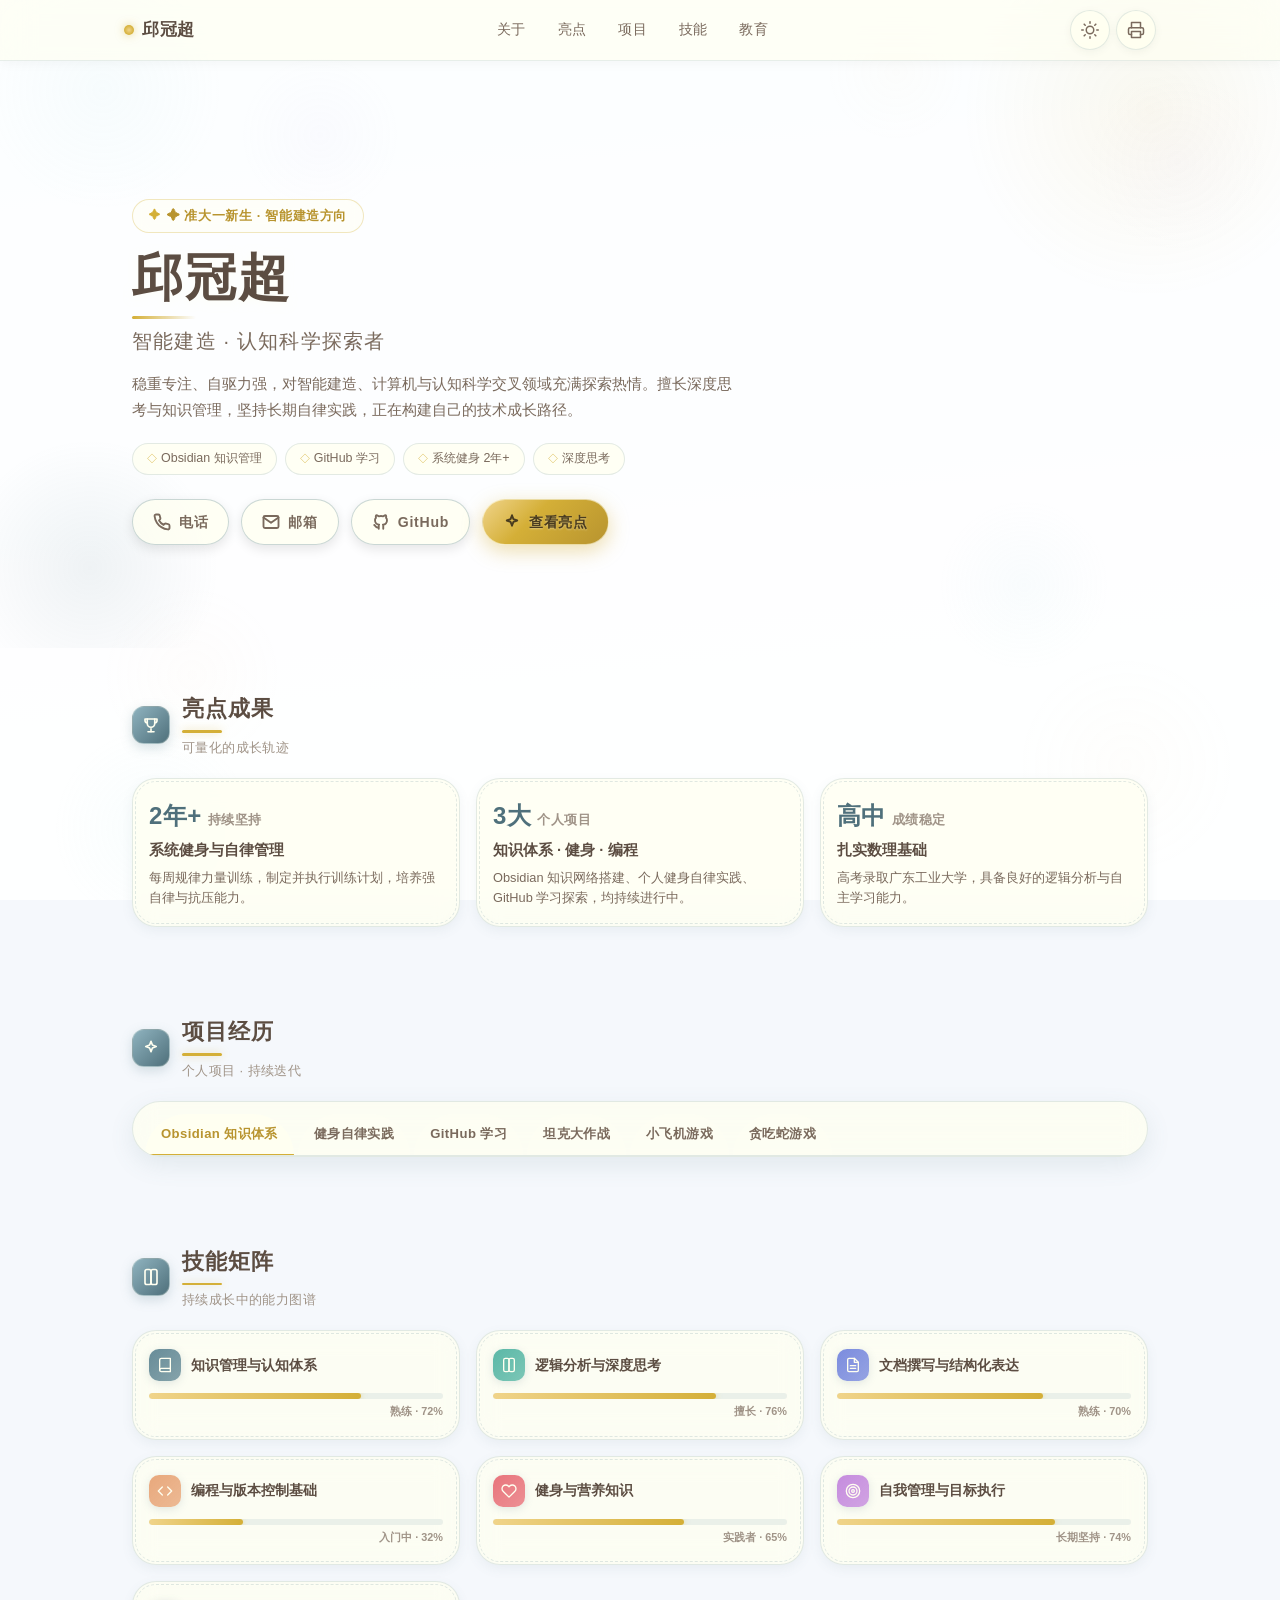
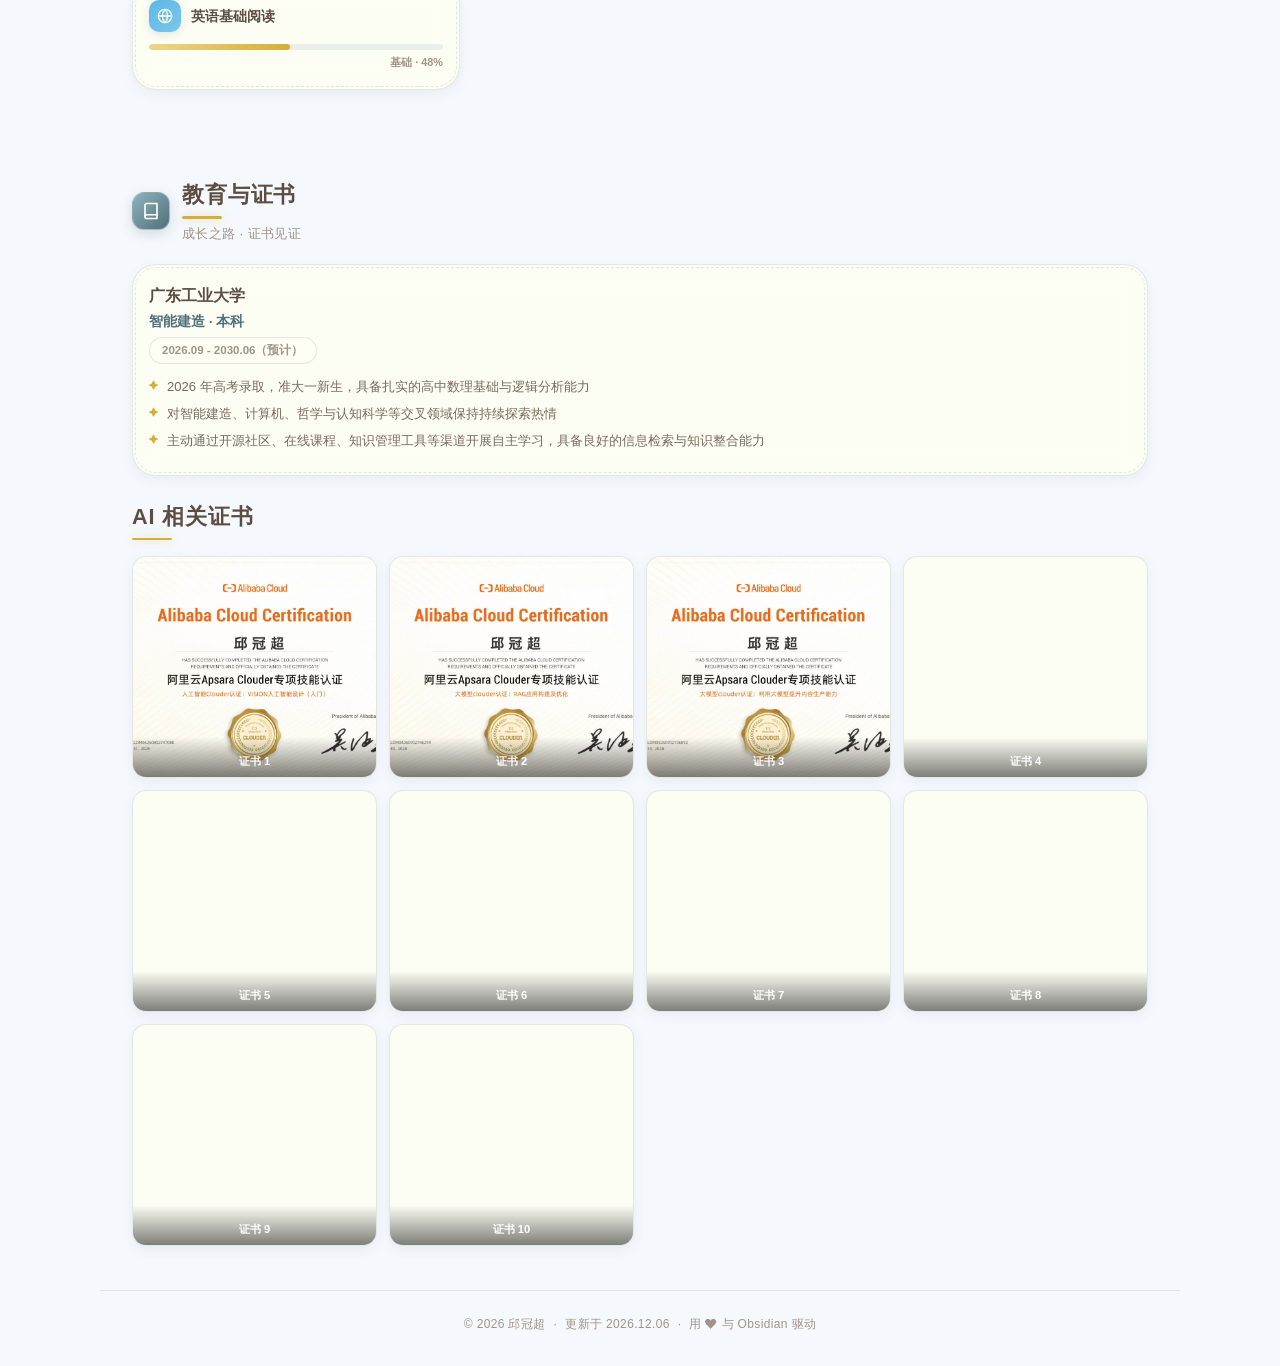
==== commit baf33a58: "Add files via upload" ====
--- a/index.html
+++ b/index.html
@@ -15,24 +15,23 @@
             --text: #5c4d42;
             --text-secondary: #7a6a5d;
             --text-muted: #a09488;
-            --bg-top: #a4d5e5;
-            --bg-bottom: #e0f7fa;
-            --bg-glow: rgba(247, 183, 105, 0.12);
-            --surface: rgba(255, 255, 240, 0.55);
+            --bg-top: #d8e8f0;
+            --bg-bottom: #f5f8fc;
+            --surface: rgba(255, 255, 240, 0.72);
             --surface-solid: #fffff0;
-            --surface-hover: rgba(255, 255, 245, 0.75);
+            --surface-hover: rgba(255, 255, 245, 0.88);
             --border: rgba(103, 140, 152, 0.18);
             --border-strong: rgba(103, 140, 152, 0.35);
-            --shadow-sm: 0 4px 12px rgba(90, 120, 130, 0.10);
-            --shadow-md: 0 8px 24px rgba(90, 120, 130, 0.15);
-            --shadow-lg: 0 14px 40px rgba(90, 120, 130, 0.18);
+            --shadow-sm: 0 4px 12px rgba(90, 120, 130, 0.08);
+            --shadow-md: 0 8px 24px rgba(90, 120, 130, 0.12);
+            --shadow-lg: 0 14px 40px rgba(90, 120, 130, 0.15);
             --radius-sm: 14px;
             --radius-md: 24px;
             --radius-lg: 28px;
             --radius-xl: 32px;
             --radius-pill: 9999px;
             --transition: 200ms cubic-bezier(0.4, 0, 0.2, 1);
-            --nav-bg: rgba(255, 255, 240, 0.5);
+            --nav-bg: rgba(255, 255, 240, 0.6);
             --nav-border: rgba(103, 140, 152, 0.15);
             --scrollbar-thumb: #b5cdd6;
             --tab-inactive-bg: rgba(255, 255, 240, 0.35);
@@ -41,6 +40,11 @@
             --badge-bg: rgba(255, 255, 240, 0.4);
             --badge-text: #5c4d42;
             --font-family: "PingFang SC", "Hiragino Sans GB", "Microsoft YaHei", "YouYuan", "幼圆", "Noto Sans SC", -apple-system, BlinkMacSystemFont, "Segoe UI", Roboto, "Helvetica Neue", sans-serif;
+            /* 琉璃光晕变量：浅色模式已乘0.4系数，几乎不可见 */
+            --glass-glow-1: rgba(176, 224, 230, 0.072);
+            --glass-glow-2: rgba(200, 180, 240, 0.048);
+            --glass-glow-3: rgba(255, 215, 170, 0.036);
+            --noise-texture: url("data:image/svg+xml,%3Csvg xmlns='http://www.w3.org/2000/svg' width='100' height='100' viewBox='0 0 100 100'%3E%3Cfilter id='n'%3E%3CfeTurbulence type='fractalNoise' baseFrequency='0.65' numOctaves='3' stitchTiles='stitch'/%3E%3C/filter%3E%3Crect width='100' height='100' filter='url(%23n)' opacity='0.03'/%3E%3C/svg%3E");
         }
         [data-theme="dark"] {
             --primary: #8fb3bf;
@@ -52,18 +56,17 @@
             --text: #f0e8e0;
             --text-secondary: #c8bcb0;
             --text-muted: #9a8f84;
-            --bg-top: #1a2a30;
-            --bg-bottom: #1f3535;
-            --bg-glow: rgba(247, 183, 105, 0.05);
-            --surface: rgba(40, 55, 60, 0.5);
+            --bg-top: #0e1a2f;
+            --bg-bottom: #0a1224;
+            --surface: rgba(40, 55, 60, 0.82);
             --surface-solid: #2a383c;
-            --surface-hover: rgba(50, 65, 70, 0.7);
+            --surface-hover: rgba(50, 65, 70, 0.92);
             --border: rgba(143, 179, 191, 0.15);
             --border-strong: rgba(143, 179, 191, 0.3);
             --shadow-sm: 0 4px 12px rgba(0, 0, 0, 0.2);
             --shadow-md: 0 8px 24px rgba(0, 0, 0, 0.3);
             --shadow-lg: 0 14px 40px rgba(0, 0, 0, 0.35);
-            --nav-bg: rgba(30, 42, 45, 0.5);
+            --nav-bg: rgba(30, 42, 45, 0.75);
             --nav-border: rgba(143, 179, 191, 0.15);
             --scrollbar-thumb: #3a4f55;
             --tab-inactive-bg: rgba(40, 55, 60, 0.35);
@@ -71,6 +74,10 @@
             --progress-track: rgba(143, 179, 191, 0.1);
             --badge-bg: rgba(40, 55, 60, 0.4);
             --badge-text: #f0e8e0;
+            --glass-glow-1: rgba(100, 180, 210, 0.20);
+            --glass-glow-2: rgba(140, 110, 200, 0.16);
+            --glass-glow-3: rgba(212, 175, 55, 0.10);
+            --noise-texture: url("data:image/svg+xml,%3Csvg xmlns='http://www.w3.org/2000/svg' width='100' height='100' viewBox='0 0 100 100'%3E%3Cfilter id='n'%3E%3CfeTurbulence type='fractalNoise' baseFrequency='0.65' numOctaves='3' stitchTiles='stitch'/%3E%3C/filter%3E%3Crect width='100' height='100' filter='url(%23n)' opacity='0.08'/%3E%3C/svg%3E");
         }
         * {
             box-sizing: border-box;
@@ -85,8 +92,7 @@
         body {
             font-family: var(--font-family);
             background-color: var(--bg-bottom);
-            background-image: linear-gradient(175deg, var(--bg-top) 0%, var(--bg-bottom) 80%),
-                url("data:image/svg+xml,%3Csvg xmlns='http://www.w3.org/2000/svg' width='100' height='100' viewBox='0 0 100 100'%3E%3Cfilter id='n'%3E%3CfeTurbulence type='fractalNoise' baseFrequency='0.65' numOctaves='3' stitchTiles='stitch'/%3E%3C/filter%3E%3Crect width='100' height='100' filter='url(%23n)' opacity='0.06'/%3E%3C/svg%3E");
+            background-image: linear-gradient(175deg, var(--bg-top) 0%, var(--bg-bottom) 80%), var(--noise-texture);
             background-blend-mode: overlay;
             background-attachment: fixed;
             color: var(--text);
@@ -105,9 +111,13 @@
             left: 0;
             width: 100%;
             height: 100%;
-            background: radial-gradient(ellipse at 25% 35%, var(--bg-glow) 0%, transparent 55%);
             pointer-events: none;
             z-index: 0;
+            background:
+                radial-gradient(circle 120px at 8% 10%, var(--glass-glow-1) 0%, transparent 100%),
+                radial-gradient(circle 90px at 92% 18%, var(--glass-glow-2) 0%, transparent 100%),
+                radial-gradient(circle 110px at 88% 85%, var(--glass-glow-3) 0%, transparent 100%),
+                radial-gradient(circle 100px at 12% 92%, var(--glass-glow-1) 0%, transparent 100%);
         }
         body::after {
             content: "";
@@ -116,13 +126,13 @@
             left: 0;
             width: 100%;
             height: 100%;
-            background:
-                radial-gradient(ellipse at 80% 20%, rgba(255,255,240,0.15) 0%, transparent 50%),
-                radial-gradient(ellipse at 60% 70%, rgba(212,175,55,0.07) 0%, transparent 45%),
-                radial-gradient(ellipse at 15% 80%, rgba(103,140,152,0.1) 0%, transparent 40%),
-                radial-gradient(ellipse at 90% 90%, rgba(247,183,105,0.12) 0%, transparent 45%);
             pointer-events: none;
             z-index: 0;
+            background:
+                radial-gradient(circle 70px at 70% 8%, var(--glass-glow-3) 0%, transparent 100%),
+                radial-gradient(circle 80px at 25% 15%, var(--glass-glow-2) 0%, transparent 100%),
+                radial-gradient(circle 90px at 15% 75%, var(--glass-glow-3) 0%, transparent 100%),
+                radial-gradient(circle 85px at 80% 65%, var(--glass-glow-1) 0%, transparent 100%);
         }
         ::-webkit-scrollbar { width: 6px; height: 6px; }
         ::-webkit-scrollbar-track { background: transparent; }
@@ -519,7 +529,6 @@
             background: var(--accent-gold);
             border-radius: 2px;
             box-shadow: 0 0 8px rgba(212, 175, 55, 0.4);
-            animation: gentleGlow 3s ease-in-out infinite;
         }
         .section-subtitle { font-size: 0.82rem; color: var(--text-muted); margin-top: 4px; letter-spacing: 0.03em; }
 
@@ -539,7 +548,6 @@
             transition: all var(--transition);
             backdrop-filter: blur(12px);
             -webkit-backdrop-filter: blur(12px);
-            background-color: var(--surface);
         }
         .card:hover,
         .highlight-card:hover,
@@ -567,7 +575,6 @@
             display: flex;
             align-items: baseline;
             gap: 6px;
-            animation: gentleGlow 3s ease-in-out infinite;
         }
         .highlight-number span { font-size: 0.82rem; font-weight: 600; color: var(--text-muted); }
         .highlight-title { font-size: 0.92rem; font-weight: 700; color: var(--text); margin-bottom: 6px; }
@@ -892,10 +899,6 @@
             stroke-width: 2.5;
             stroke-linecap: round;
             stroke-linejoin: round;
-        }
-        @keyframes gentleGlow {
-            0%, 100% { filter: drop-shadow(0 0 2px rgba(212, 175, 55, 0.4)); }
-            50% { filter: drop-shadow(0 0 6px rgba(212, 175, 55, 0.7)); }
         }
 
         @media print {
@@ -1184,7 +1187,6 @@
                 panels.forEach((panel, i) => {
                     if (i === index) {
                         panel.removeAttribute('hidden');
-                        // 按需加载游戏 iframe：仅当切换到对应标签时才加载，避免首屏同时拉取多个游戏资源
                         const iframe = panel.querySelector('iframe[data-src]');
                         if (iframe) {
                             iframe.src = iframe.getAttribute('data-src');
